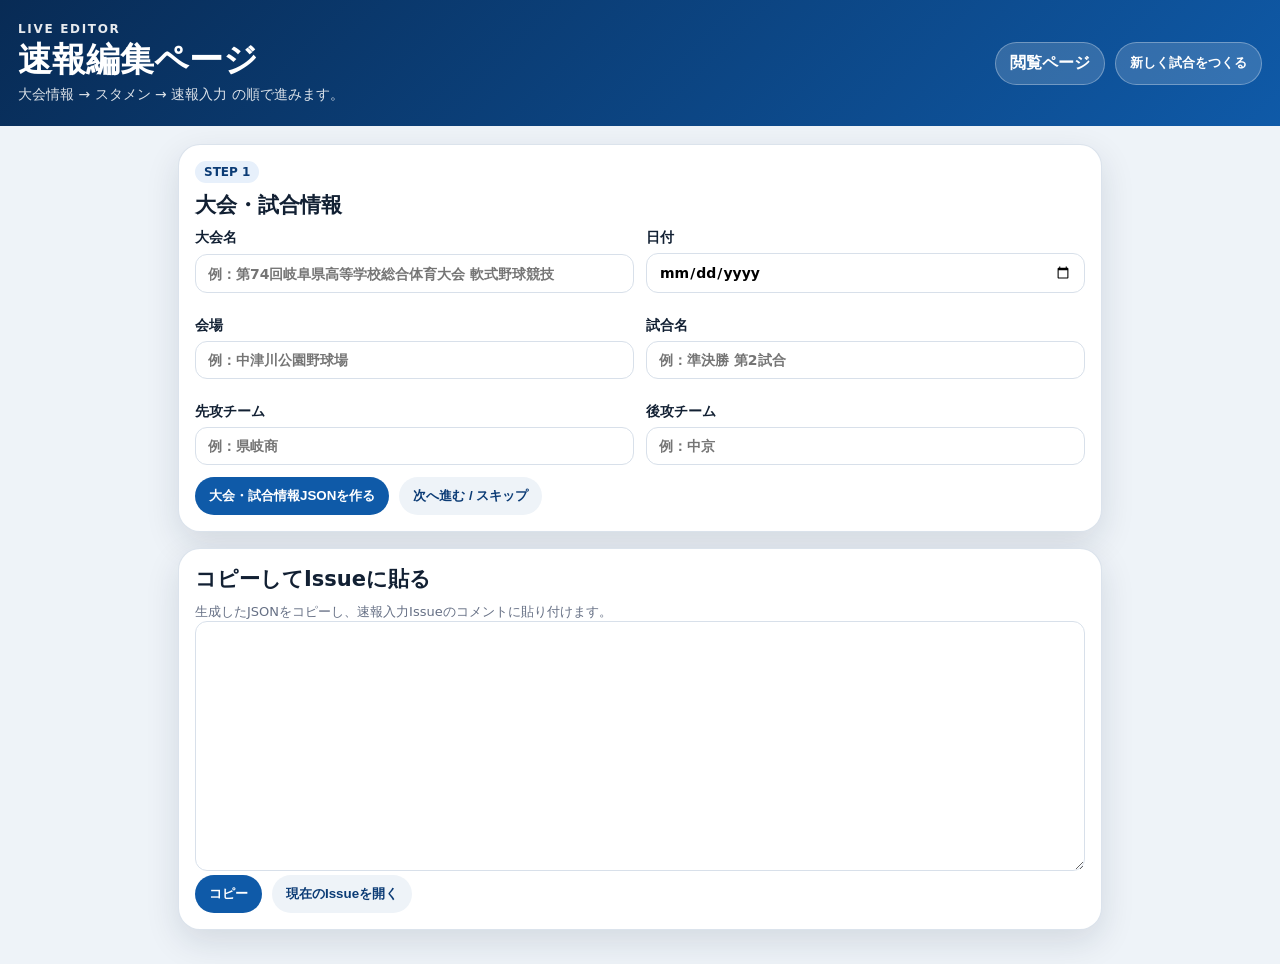
==== public/edit.html @ 5eb6b2b6 "Update edit.html" ====
<!doctype html>
<html lang="ja">
<head>
  <meta charset="utf-8">
  <meta name="viewport" content="width=device-width, initial-scale=1">
  <title>速報編集ページ</title>
  <link rel="stylesheet" href="./style.css">
</head>
<body>
  <header class="topbar">
    <div>
      <p class="eyebrow">LIVE EDITOR</p>
      <h1>速報編集ページ</h1>
      <p class="sub">大会情報 → スタメン → 速報入力 の順で進みます。</p>
    </div>

    <div class="buttonRow">
      <a class="editLink" href="./index.html">閲覧ページ</a>
      <button class="editLink" type="button" onclick="openNewGameIssue()">新しく試合をつくる</button>
    </div>
  </header>

  <main class="container">
    <section class="panel stepPanel" id="step1">
      <p class="stepLabel">STEP 1</p>
      <h2>大会・試合情報</h2>

      <div class="formGrid">
        <label>大会名
          <input id="matchTitle" placeholder="例：第74回岐阜県高等学校総合体育大会 軟式野球競技">
        </label>

        <label>日付
          <input id="matchDate" type="date">
        </label>

        <label>会場
          <input id="matchVenue" placeholder="例：中津川公園野球場">
        </label>

        <label>試合名
          <input id="matchRound" placeholder="例：準決勝 第2試合">
        </label>

        <label>先攻チーム
          <input id="awayTeam" placeholder="例：県岐商" oninput="syncTeamNames()">
        </label>

        <label>後攻チーム
          <input id="homeTeam" placeholder="例：中京" oninput="syncTeamNames()">
        </label>
      </div>

      <div class="buttonRow">
        <button class="button" onclick="makeMatchCommand()">大会・試合情報JSONを作る</button>
        <button class="button secondary" onclick="nextStep()">次へ進む / スキップ</button>
      </div>
    </section>

    <section class="panel stepPanel" id="step2" hidden>
      <p class="stepLabel">STEP 2</p>
      <h2>スタメン</h2>

      <label>チーム
        <select id="lineupTeam"></select>
      </label>

      <div id="lineupRows" class="lineupEditor"></div>

      <div id="pitcherRow" class="pitcherRow" hidden>
        <h3>P.</h3>

        <div class="lineupInputRow">
          <span>P.</span>
          <input id="pitcherName" placeholder="投手名">
          <select id="pitcherPosition" disabled>
            <option value="P">P</option>
          </select>
        </div>
      </div>

      <div class="buttonRow">
        <button class="button" onclick="makeLineupCommand()">スタメンJSONを作る</button>
        <button class="button secondary" onclick="nextStep()">次へ進む / スキップ</button>
      </div>
    </section>

    <section class="panel stepPanel" id="step3" hidden>
      <p class="stepLabel">STEP 3</p>
      <h2>速報入力</h2>

      <div class="formGrid">
        <label>回
          <select id="eventInning"></select>
        </label>

        <label>表/裏
          <select id="eventHalf" onchange="syncTeamNames(); syncEventFields();">
            <option value="top">表</option>
            <option value="bottom">裏</option>
          </select>
        </label>

        <label id="awayRunsBox"><span id="awayRunsLabel">先攻 得点</span>
          <select id="awayRuns"></select>
        </label>

        <label id="homeRunsBox"><span id="homeRunsLabel">後攻 得点</span>
          <select id="homeRuns"></select>
        </label>

        <label id="awayHitsBox"><span id="awayHitsLabel">先攻 安打</span>
          <select id="awayHits"></select>
        </label>

        <label id="homeHitsBox"><span id="homeHitsLabel">後攻 安打</span>
          <select id="homeHits"></select>
        </label>

        <label id="awayErrorsBox"><span id="awayErrorsLabel">先攻 失策</span>
          <select id="awayErrors"></select>
        </label>

        <label id="homeErrorsBox"><span id="homeErrorsLabel">後攻 失策</span>
          <select id="homeErrors"></select>
        </label>
      </div>

      <label class="checkLabel">
        <input id="finalCheck" type="checkbox">
        試合終了
      </label>

      <label>本文
        <textarea id="eventText" rows="5" placeholder="例：1死二塁から中前適時打。"></textarea>
      </label>

      <div class="buttonRow">
        <button class="button" onclick="makeEventCommand()">速報JSONを作る</button>
      </div>
    </section>

    <section class="panel">
      <h2>コピーしてIssueに貼る</h2>
      <p class="help">生成したJSONをコピーし、速報入力Issueのコメントに貼り付けます。</p>

      <textarea id="output" rows="12" readonly></textarea>

      <div class="buttonRow">
        <button class="button" onclick="copyOutput()">コピー</button>
        <button class="button secondary" onclick="openCurrentIssue()">現在のIssueを開く</button>
      </div>
    </section>
  </main>

  <script>
    const REPO_OWNER = "taisann1181";
    const REPO_NAME = "gifu-softbaseball-live2";

    let currentStep = 1;
    let currentIssueUrl = `https://github.com/${REPO_OWNER}/${REPO_NAME}/issues`;

    const positions = ["", "投", "捕", "一", "二", "三", "遊", "左", "中", "右", "D"];

    function el(id) {
      return document.getElementById(id);
    }

    function value(id) {
      return el(id).value;
    }

    function num(id) {
      return Number(value(id)) || 0;
    }

    function optionHtml(value, label = value) {
      return `<option value="${value}">${label}</option>`;
    }

    function fillNumberSelect(id, max) {
      el(id).innerHTML = Array.from({ length: max + 1 }, (_, i) => {
        return optionHtml(i, String(i));
      }).join("");
    }

    function fillInningSelect() {
      el("eventInning").innerHTML = Array.from({ length: 20 }, (_, i) => {
        const inning = i + 1;
        return optionHtml(inning, `${inning}回`);
      }).join("");
    }

    function fillLineupTeamSelect() {
      const away = value("awayTeam") || "先攻";
      const home = value("homeTeam") || "後攻";
      const current = value("lineupTeam") || "away";

      el("lineupTeam").innerHTML = `
        <option value="away">${away}</option>
        <option value="home">${home}</option>
      `;

      el("lineupTeam").value = current;
    }

    function positionSelectHtml(id) {
      return `
        <select id="${id}" onchange="checkDh()">
          ${positions.map((p) => optionHtml(p, p || "選択")).join("")}
        </select>
      `;
    }

    function buildLineupRows() {
      const rows = [];

      for (let i = 1; i <= 9; i++) {
        rows.push(`
          <div class="lineupInputRow">
            <span>${i}.</span>
            <input id="playerName${i}" placeholder="名前">
            ${positionSelectHtml(`playerPos${i}`)}
          </div>
        `);
      }

      el("lineupRows").innerHTML = rows.join("");
    }

    function checkDh() {
      const hasDh = Array.from({ length: 9 }, (_, i) => {
        return value(`playerPos${i + 1}`);
      }).some((pos) => pos === "D");

      el("pitcherRow").hidden = !hasDh;
    }

    function syncTeamNames() {
      const away = value("awayTeam") || "先攻";
      const home = value("homeTeam") || "後攻";

      fillLineupTeamSelect();

      el("awayRunsLabel").textContent = `${away} 得点`;
      el("homeRunsLabel").textContent = `${home} 得点`;
      el("awayHitsLabel").textContent = `${away} 安打`;
      el("homeHitsLabel").textContent = `${home} 安打`;
      el("awayErrorsLabel").textContent = `${away} 失策`;
      el("homeErrorsLabel").textContent = `${home} 失策`;

      syncEventFields();
    }

    function syncEventFields() {
      const half = value("eventHalf");

      const topVisible = ["awayRunsBox", "awayHitsBox", "homeErrorsBox"];
      const bottomVisible = ["homeRunsBox", "homeHitsBox", "awayErrorsBox"];

      if (half === "top") {
        topVisible.forEach((id) => el(id).hidden = false);
        bottomVisible.forEach((id) => el(id).hidden = true);
      } else {
        topVisible.forEach((id) => el(id).hidden = true);
        bottomVisible.forEach((id) => el(id).hidden = false);
      }
    }

    function nextStep() {
      el(`step${currentStep}`).hidden = true;
      currentStep = Math.min(3, currentStep + 1);
      el(`step${currentStep}`).hidden = false;

      syncTeamNames();
      syncEventFields();
    }

    function wrap(obj) {
      el("output").value =
        "```livejson\n" + JSON.stringify(obj, null, 2) + "\n```";
    }

    function makeMatchCommand() {
      syncTeamNames();

      wrap({
        type: "match",
        title: value("matchTitle"),
        date: value("matchDate"),
        venue: value("matchVenue"),
        round: value("matchRound"),
        awayTeam: value("awayTeam"),
        homeTeam: value("homeTeam")
      });
    }

    function makeLineupCommand() {
      const players = [];

      for (let i = 1; i <= 9; i++) {
        const name = value(`playerName${i}`).trim();
        const position = value(`playerPos${i}`);

        if (name || position) {
          players.push({
            order: String(i),
            name,
            position
          });
        }
      }

      if (!el("pitcherRow").hidden) {
        const pitcherName = value("pitcherName").trim();

        if (pitcherName) {
          players.push({
            order: "P",
            name: pitcherName,
            position: "P"
          });
        }
      }

      wrap({
        type: "lineup",
        team: value("lineupTeam"),
        players
      });
    }

    function makeEventCommand() {
      const half = value("eventHalf");

      const command = {
        type: "event",
        inning: num("eventInning"),
        half,
        awayRuns: 0,
        homeRuns: 0,
        awayHits: 0,
        homeHits: 0,
        awayErrors: 0,
        homeErrors: 0,
        final: el("finalCheck").checked,
        text: value("eventText")
      };

      if (half === "top") {
        command.awayRuns = num("awayRuns");
        command.awayHits = num("awayHits");
        command.homeErrors = num("homeErrors");
      }

      if (half === "bottom") {
        command.homeRuns = num("homeRuns");
        command.homeHits = num("homeHits");
        command.awayErrors = num("awayErrors");
      }

      wrap(command);
    }

    async function copyOutput() {
      const text = el("output").value;

      if (!text.trim()) {
        alert("先にJSONを作成してください。");
        return;
      }

      await navigator.clipboard.writeText(text);
      alert("コピーしました。Issueコメントに貼り付けてください。");
    }

    function openCurrentIssue() {
      window.open(currentIssueUrl, "_blank", "noreferrer");
    }

    function openNewGameIssue() {
      const title = encodeURIComponent("速報入力 新しい試合");
      const body = encodeURIComponent("edit.htmlで作成したJSONを、このIssueのコメントに貼り付けてください。");
      const url = `https://github.com/${REPO_OWNER}/${REPO_NAME}/issues/new?title=${title}&body=${body}`;

      window.open(url, "_blank", "noreferrer");
    }

    async function loadCurrentIssueUrl() {
      try {
        const res = await fetch("./data/current.json?ts=" + Date.now(), {
          cache: "no-store"
        });

        if (!res.ok) return;

        const data = await res.json();

        if (data.issue_url) {
          currentIssueUrl = data.issue_url + "#issuecomment-new";
        }
      } catch {
        // 読み込めなくても編集自体はできる
      }
    }

    function init() {
      fillInningSelect();

      [
        "awayRuns",
        "homeRuns",
        "awayHits",
        "homeHits",
        "awayErrors",
        "homeErrors"
      ].forEach((id) => {
        fillNumberSelect(id, 20);
      });

      buildLineupRows();
      syncTeamNames();
      syncEventFields();
      loadCurrentIssueUrl();
    }

    init();
  </script>
</body>
</html>
---- public/style.css ----
:root {
  --bg: #eef3f8;
  --card: #ffffff;
  --ink: #122033;
  --muted: #667085;
  --line: #d8e0ea;
  --primary: #0b3b75;
  --primary2: #0f5aa8;
  --green: #0b8a49;
  --shadow: 0 12px 34px rgba(15, 35, 60, 0.12);
}

* {
  box-sizing: border-box;
}

body {
  margin: 0;
  font-family: system-ui, -apple-system, BlinkMacSystemFont, "Segoe UI", sans-serif;
  background: var(--bg);
  color: var(--ink);
}

.topbar {
  display: flex;
  justify-content: space-between;
  gap: 16px;
  align-items: center;
  padding: 22px 18px;
  background: linear-gradient(135deg, #082b55, #0f5aa8);
  color: white;
}

.eyebrow {
  margin: 0 0 4px;
  font-size: 12px;
  letter-spacing: 0.14em;
  font-weight: 800;
  opacity: 0.9;
}

h1 {
  margin: 0;
  font-size: clamp(22px, 5vw, 34px);
  line-height: 1.15;
}

.sub {
  margin: 7px 0 0;
  color: rgba(255, 255, 255, 0.86);
  font-size: 14px;
}

.editLink,
.button {
  display: inline-flex;
  align-items: center;
  justify-content: center;
  border: 0;
  border-radius: 999px;
  padding: 10px 14px;
  background: var(--primary2);
  color: white;
  text-decoration: none;
  font-weight: 800;
  cursor: pointer;
}

.editLink {
  background: rgba(255, 255, 255, 0.16);
  border: 1px solid rgba(255, 255, 255, 0.3);
}

.button.secondary {
  background: #eef3f8;
  color: var(--primary);
}

.container {
  max-width: 960px;
  margin: 0 auto;
  padding: 18px;
}

.scoreCard,
.panel {
  background: var(--card);
  border-radius: 22px;
  box-shadow: var(--shadow);
  overflow: hidden;
  border: 1px solid rgba(216, 224, 234, 0.9);
  margin-bottom: 16px;
}

.panel {
  padding: 16px;
}

.scoreMeta {
  display: flex;
  justify-content: space-between;
  gap: 10px;
  padding: 13px 16px;
  background: #f7f9fc;
  border-bottom: 1px solid var(--line);
  font-size: 13px;
  color: var(--muted);
}

.lineScoreWrap {
  overflow-x: auto;
}

.lineScore {
  width: 100%;
  border-collapse: collapse;
  min-width: 620px;
}

.lineScore th,
.lineScore td {
  border-bottom: 1px solid var(--line);
  border-right: 1px solid var(--line);
  text-align: center;
  padding: 10px 8px;
  font-weight: 800;
}

.lineScore th {
  background: #f7f9fc;
  color: var(--muted);
  font-size: 13px;
}

.lineScore .teamCell {
  text-align: left;
  min-width: 110px;
  color: var(--ink);
}

.lineScore .total {
  color: var(--primary);
  font-size: 20px;
}

.panelHead h2,
.feedHeader h2,
.panel h2 {
  margin: 0 0 10px;
  font-size: 21px;
}

.feedHeader {
  margin: 24px 2px 10px;
}

.feedHeader p,
.help {
  margin: 6px 0 0;
  font-size: 13px;
  color: var(--muted);
}

.lineupGrid {
  display: grid;
  grid-template-columns: 1fr 1fr;
  gap: 18px;
}

.lineupGrid h3 {
  margin: 0 0 8px;
  color: var(--primary);
}

.lineupList {
  margin: 0;
  padding-left: 24px;
  line-height: 1.8;
}

.muted {
  color: var(--muted);
}

.feed {
  display: grid;
  gap: 12px;
}

.event {
  position: relative;
  display: grid;
  grid-template-columns: 86px 1fr;
  gap: 12px;
  background: var(--card);
  border: 1px solid rgba(216, 224, 234, 0.95);
  border-radius: 18px;
  box-shadow: 0 8px 22px rgba(15, 35, 60, 0.07);
  overflow: hidden;
}

.event::before {
  content: "";
  position: absolute;
  left: 86px;
  top: 0;
  bottom: 0;
  width: 1px;
  background: var(--line);
}

.eventTime {
  padding: 14px 10px;
  text-align: center;
  background: #f7f9fc;
}

.inning {
  font-size: 15px;
  font-weight: 1000;
  color: var(--primary);
}

.clock {
  margin-top: 4px;
  color: var(--muted);
  font-size: 12px;
}

.eventBody {
  padding: 13px 14px 14px 2px;
}

.eventText {
  white-space: pre-wrap;
  line-height: 1.65;
  font-size: 15px;
}

.eventLink {
  display: inline-block;
  margin-top: 10px;
  color: var(--primary2);
  font-size: 13px;
  text-decoration: none;
  font-weight: 800;
}

.empty {
  background: var(--card);
  border: 1px dashed var(--line);
  border-radius: 16px;
  padding: 22px;
  color: var(--muted);
  text-align: center;
}

.footer {
  max-width: 960px;
  margin: 24px auto 40px;
  padding: 0 18px;
  font-size: 12px;
  color: var(--muted);
}

.formGrid {
  display: grid;
  grid-template-columns: 1fr 1fr;
  gap: 12px;
}

label {
  display: grid;
  gap: 6px;
  margin-bottom: 12px;
  font-weight: 800;
  font-size: 14px;
}

input,
select,
textarea {
  width: 100%;
  border: 1px solid var(--line);
  border-radius: 12px;
  padding: 10px 12px;
  font: inherit;
  background: white;
}

textarea {
  resize: vertical;
}

.buttonRow {
  display: flex;
  gap: 10px;
  flex-wrap: wrap;
}

@media (max-width: 640px) {
  .topbar {
    align-items: flex-start;
  }

  .formGrid,
  .lineupGrid {
    grid-template-columns: 1fr;
  }

  .event {
    grid-template-columns: 74px 1fr;
  }

  .event::before {
    left: 74px;
  }
}

.stepLabel {
  display: inline-flex;
  margin: 0 0 8px;
  padding: 4px 9px;
  border-radius: 999px;
  background: #e7f0fb;
  color: var(--primary);
  font-size: 12px;
  font-weight: 900;
}

.lineupEditor {
  display: grid;
  gap: 8px;
  margin: 12px 0;
}

.lineupInputRow {
  display: grid;
  grid-template-columns: 42px 1fr 90px;
  gap: 8px;
  align-items: center;
}

.lineupInputRow span {
  font-weight: 900;
  color: var(--primary);
}

.pitcherRow {
  margin-top: 14px;
  padding-top: 14px;
  border-top: 1px solid var(--line);
}

.pitcherRow h3 {
  margin: 0 0 8px;
}

.checkLabel {
  display: inline-flex;
  grid-template-columns: auto 1fr;
  align-items: center;
  gap: 8px;
  margin: 12px 0;
}

.checkLabel input {
  width: auto;
}

.attackTeam {
  margin-top: 3px;
  font-size: 12px;
  color: var(--muted);
  font-weight: 800;
}

.pos {
  color: var(--muted);
  font-size: 13px;
}

.stepPanel[hidden] {
  display: none;
}

.lineupList {
  list-style: none;
  padding-left: 0;
}

.batOrder {
  display: inline-block;
  min-width: 1.8em;
  font-weight: 900;
  color: var(--primary);
}
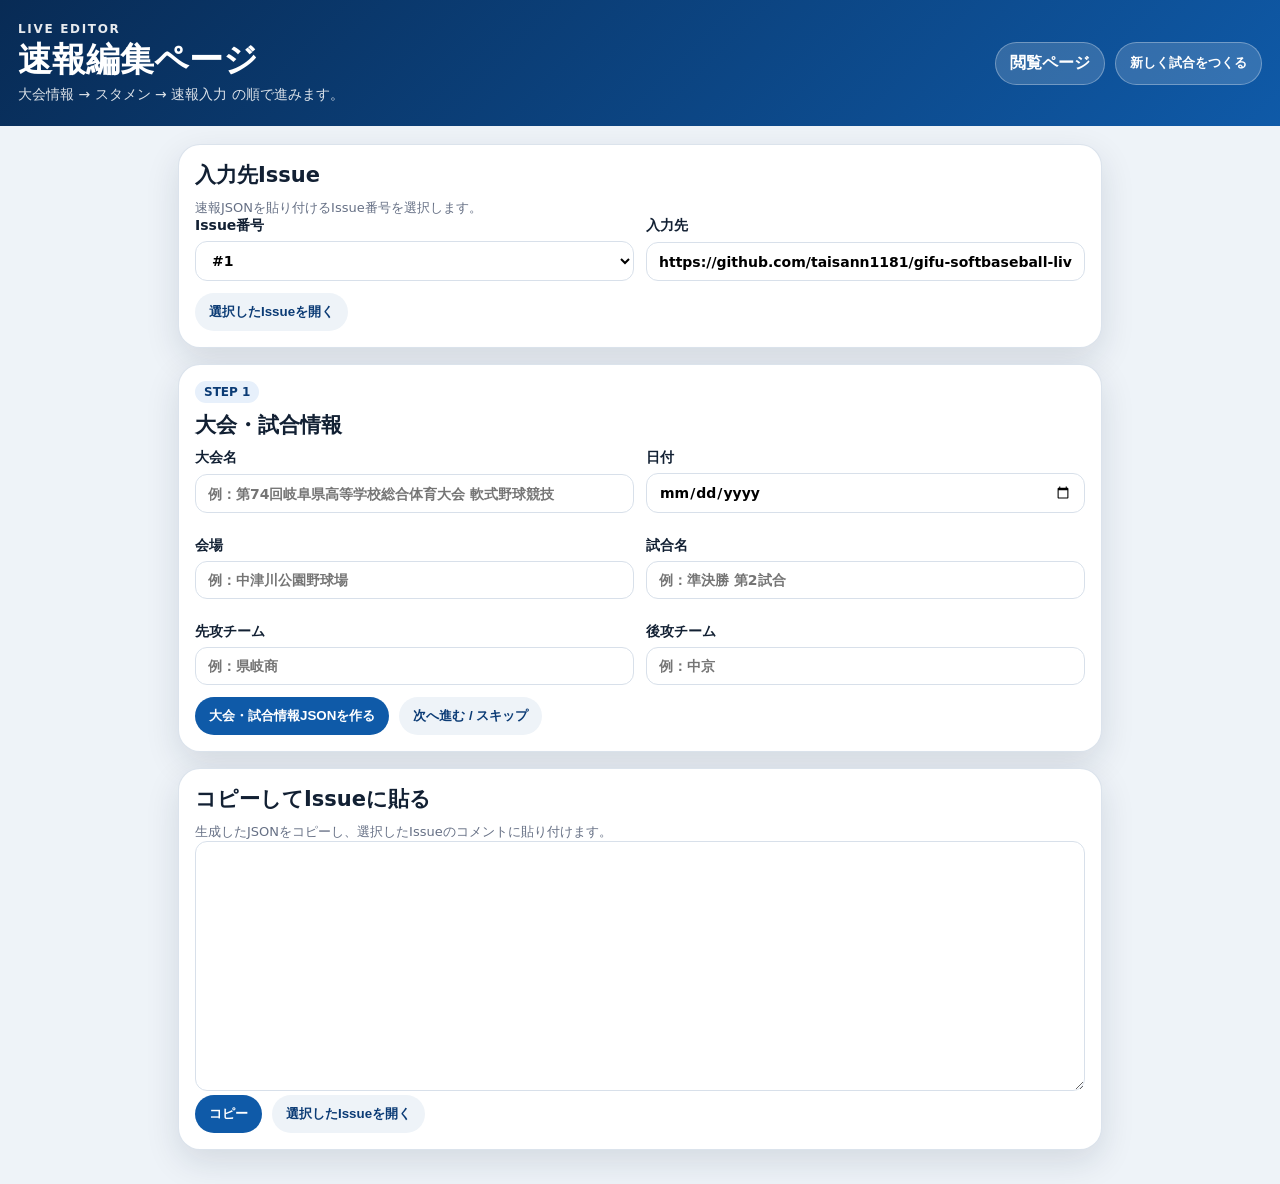
==== commit febeaebf: "Update edit.html" ====
--- a/public/edit.html
+++ b/public/edit.html
@@ -21,6 +21,25 @@
   </header>
 
   <main class="container">
+    <section class="panel">
+      <h2>入力先Issue</h2>
+      <p class="help">速報JSONを貼り付けるIssue番号を選択します。</p>
+
+      <div class="formGrid">
+        <label>Issue番号
+          <select id="issueNumber" onchange="syncIssueUrl()"></select>
+        </label>
+
+        <label>入力先
+          <input id="issueUrlPreview" readonly>
+        </label>
+      </div>
+
+      <div class="buttonRow">
+        <button class="button secondary" type="button" onclick="openCurrentIssue()">選択したIssueを開く</button>
+      </div>
+    </section>
+
     <section class="panel stepPanel" id="step1">
       <p class="stepLabel">STEP 1</p>
       <h2>大会・試合情報</h2>
@@ -52,8 +71,8 @@
       </div>
 
       <div class="buttonRow">
-        <button class="button" onclick="makeMatchCommand()">大会・試合情報JSONを作る</button>
-        <button class="button secondary" onclick="nextStep()">次へ進む / スキップ</button>
+        <button class="button" type="button" onclick="makeMatchCommand()">大会・試合情報JSONを作る</button>
+        <button class="button secondary" type="button" onclick="nextStep()">次へ進む / スキップ</button>
       </div>
     </section>
 
@@ -80,8 +99,8 @@
       </div>
 
       <div class="buttonRow">
-        <button class="button" onclick="makeLineupCommand()">スタメンJSONを作る</button>
-        <button class="button secondary" onclick="nextStep()">次へ進む / スキップ</button>
+        <button class="button" type="button" onclick="makeLineupCommand()">スタメンJSONを作る</button>
+        <button class="button secondary" type="button" onclick="nextStep()">次へ進む / スキップ</button>
       </div>
     </section>
 
@@ -136,19 +155,19 @@
       </label>
 
       <div class="buttonRow">
-        <button class="button" onclick="makeEventCommand()">速報JSONを作る</button>
+        <button class="button" type="button" onclick="makeEventCommand()">速報JSONを作る</button>
       </div>
     </section>
 
     <section class="panel">
       <h2>コピーしてIssueに貼る</h2>
-      <p class="help">生成したJSONをコピーし、速報入力Issueのコメントに貼り付けます。</p>
+      <p class="help">生成したJSONをコピーし、選択したIssueのコメントに貼り付けます。</p>
 
       <textarea id="output" rows="12" readonly></textarea>
 
       <div class="buttonRow">
-        <button class="button" onclick="copyOutput()">コピー</button>
-        <button class="button secondary" onclick="openCurrentIssue()">現在のIssueを開く</button>
+        <button class="button" type="button" onclick="copyOutput()">コピー</button>
+        <button class="button secondary" type="button" onclick="openCurrentIssue()">選択したIssueを開く</button>
       </div>
     </section>
   </main>
@@ -158,7 +177,8 @@
     const REPO_NAME = "gifu-softbaseball-live2";
 
     let currentStep = 1;
-    let currentIssueUrl = `https://github.com/${REPO_OWNER}/${REPO_NAME}/issues`;
+    let currentIssueNumber = 1;
+    let currentIssueUrl = `https://github.com/${REPO_OWNER}/${REPO_NAME}/issues/1#issuecomment-new`;
 
     const positions = ["", "投", "捕", "一", "二", "三", "遊", "左", "中", "右", "D"];
 
@@ -176,6 +196,28 @@
 
     function optionHtml(value, label = value) {
       return `<option value="${value}">${label}</option>`;
+    }
+
+    function fillIssueSelect(defaultNumber = 1) {
+      const select = el("issueNumber");
+
+      select.innerHTML = Array.from({ length: 100 }, (_, i) => {
+        const n = i + 1;
+        return optionHtml(n, `#${n}`);
+      }).join("");
+
+      select.value = String(defaultNumber);
+      currentIssueNumber = Number(select.value) || 1;
+      syncIssueUrl();
+    }
+
+    function syncIssueUrl() {
+      currentIssueNumber = Number(value("issueNumber")) || 1;
+      currentIssueUrl = `https://github.com/${REPO_OWNER}/${REPO_NAME}/issues/${currentIssueNumber}#issuecomment-new`;
+
+      if (el("issueUrlPreview")) {
+        el("issueUrlPreview").value = currentIssueUrl;
+      }
     }
 
     function fillNumberSelect(id, max) {
@@ -201,7 +243,11 @@
         <option value="home">${home}</option>
       `;
 
-      el("lineupTeam").value = current;
+      if (current === "home") {
+        el("lineupTeam").value = "home";
+      } else {
+        el("lineupTeam").value = "away";
+      }
     }
 
     function positionSelectHtml(id) {
@@ -255,15 +301,34 @@
     function syncEventFields() {
       const half = value("eventHalf");
 
-      const topVisible = ["awayRunsBox", "awayHitsBox", "homeErrorsBox"];
-      const bottomVisible = ["homeRunsBox", "homeHitsBox", "awayErrorsBox"];
+      const topOnly = [
+        "awayRunsBox",
+        "awayHitsBox",
+        "homeErrorsBox"
+      ];
+
+      const bottomOnly = [
+        "homeRunsBox",
+        "homeHitsBox",
+        "awayErrorsBox"
+      ];
 
       if (half === "top") {
-        topVisible.forEach((id) => el(id).hidden = false);
-        bottomVisible.forEach((id) => el(id).hidden = true);
+        topOnly.forEach((id) => {
+          el(id).hidden = false;
+        });
+
+        bottomOnly.forEach((id) => {
+          el(id).hidden = true;
+        });
       } else {
-        topVisible.forEach((id) => el(id).hidden = true);
-        bottomVisible.forEach((id) => el(id).hidden = false);
+        topOnly.forEach((id) => {
+          el(id).hidden = true;
+        });
+
+        bottomOnly.forEach((id) => {
+          el(id).hidden = false;
+        });
       }
     }
 
@@ -371,10 +436,11 @@
       }
 
       await navigator.clipboard.writeText(text);
-      alert("コピーしました。Issueコメントに貼り付けてください。");
+      alert(`コピーしました。Issue #${currentIssueNumber} のコメントに貼り付けてください。`);
     }
 
     function openCurrentIssue() {
+      syncIssueUrl();
       window.open(currentIssueUrl, "_blank", "noreferrer");
     }
 
@@ -386,25 +452,29 @@
       window.open(url, "_blank", "noreferrer");
     }
 
-    async function loadCurrentIssueUrl() {
+    async function loadCurrentIssueNumber() {
       try {
         const res = await fetch("./data/current.json?ts=" + Date.now(), {
           cache: "no-store"
         });
 
-        if (!res.ok) return;
+        if (!res.ok) {
+          fillIssueSelect(1);
+          return;
+        }
 
         const data = await res.json();
-
-        if (data.issue_url) {
-          currentIssueUrl = data.issue_url + "#issuecomment-new";
-        }
+        const issueNumber = Number(data.issue_number || 1);
+
+        fillIssueSelect(issueNumber);
       } catch {
-        // 読み込めなくても編集自体はできる
+        fillIssueSelect(1);
       }
     }
 
     function init() {
+      loadCurrentIssueNumber();
+
       fillInningSelect();
 
       [
@@ -421,10 +491,9 @@
       buildLineupRows();
       syncTeamNames();
       syncEventFields();
-      loadCurrentIssueUrl();
     }
 
     init();
   </script>
 </body>
-</html>
+  </html>
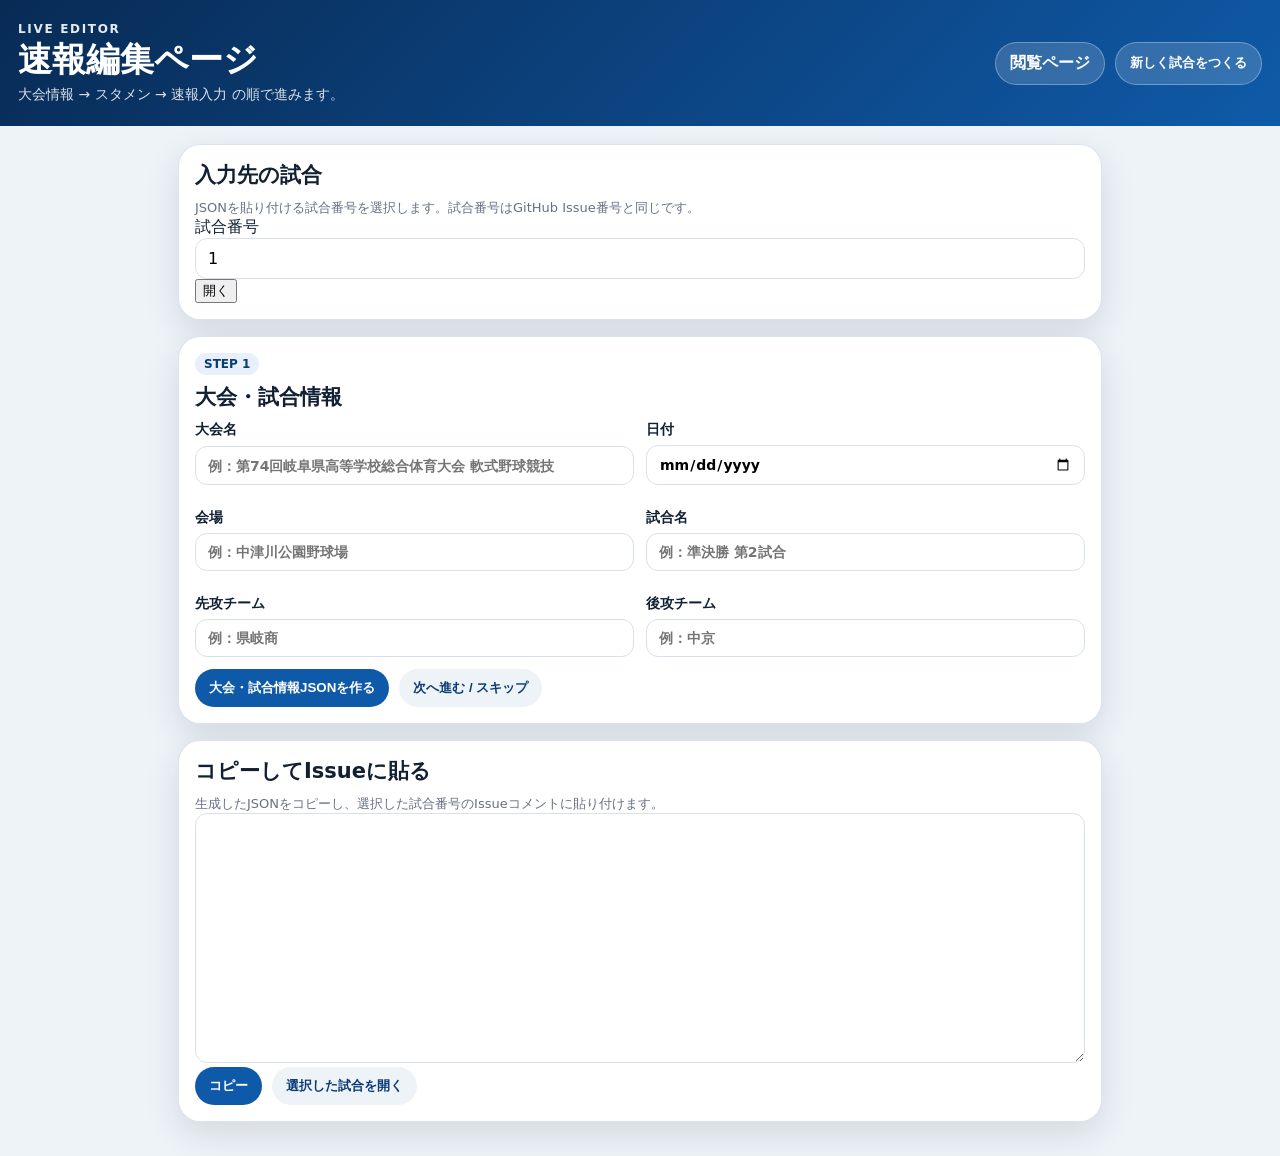
==== commit 73d5b0d7: "Update edit.html" ====
--- a/public/edit.html
+++ b/public/edit.html
@@ -22,21 +22,13 @@
 
   <main class="container">
     <section class="panel">
-      <h2>入力先Issue</h2>
-      <p class="help">速報JSONを貼り付けるIssue番号を選択します。</p>
-
-      <div class="formGrid">
-        <label>Issue番号
-          <select id="issueNumber" onchange="syncIssueUrl()"></select>
-        </label>
-
-        <label>入力先
-          <input id="issueUrlPreview" readonly>
-        </label>
-      </div>
-
-      <div class="buttonRow">
-        <button class="button secondary" type="button" onclick="openCurrentIssue()">選択したIssueを開く</button>
+      <h2>入力先の試合</h2>
+      <p class="help">JSONを貼り付ける試合番号を選択します。試合番号はGitHub Issue番号と同じです。</p>
+
+      <div class="gameMiniSelector">
+        <span>試合番号</span>
+        <input id="issueNumber" type="number" min="1" inputmode="numeric" placeholder="1">
+        <button type="button" onclick="openCurrentIssue()">開く</button>
       </div>
     </section>
 
@@ -161,13 +153,13 @@
 
     <section class="panel">
       <h2>コピーしてIssueに貼る</h2>
-      <p class="help">生成したJSONをコピーし、選択したIssueのコメントに貼り付けます。</p>
+      <p class="help">生成したJSONをコピーし、選択した試合番号のIssueコメントに貼り付けます。</p>
 
       <textarea id="output" rows="12" readonly></textarea>
 
       <div class="buttonRow">
         <button class="button" type="button" onclick="copyOutput()">コピー</button>
-        <button class="button secondary" type="button" onclick="openCurrentIssue()">選択したIssueを開く</button>
+        <button class="button secondary" type="button" onclick="openCurrentIssue()">選択した試合を開く</button>
       </div>
     </section>
   </main>
@@ -175,9 +167,10 @@
   <script>
     const REPO_OWNER = "taisann1181";
     const REPO_NAME = "gifu-softbaseball-live2";
+    const EDIT_STORAGE_KEY = "gifu_softbaseball_editor_game_number";
 
     let currentStep = 1;
-    let currentIssueNumber = 1;
+    let currentGameNumber = 1;
     let currentIssueUrl = `https://github.com/${REPO_OWNER}/${REPO_NAME}/issues/1#issuecomment-new`;
 
     const positions = ["", "投", "捕", "一", "二", "三", "遊", "左", "中", "右", "D"];
@@ -198,26 +191,10 @@
       return `<option value="${value}">${label}</option>`;
     }
 
-    function fillIssueSelect(defaultNumber = 1) {
-      const select = el("issueNumber");
-
-      select.innerHTML = Array.from({ length: 100 }, (_, i) => {
-        const n = i + 1;
-        return optionHtml(n, `#${n}`);
-      }).join("");
-
-      select.value = String(defaultNumber);
-      currentIssueNumber = Number(select.value) || 1;
-      syncIssueUrl();
-    }
-
     function syncIssueUrl() {
-      currentIssueNumber = Number(value("issueNumber")) || 1;
-      currentIssueUrl = `https://github.com/${REPO_OWNER}/${REPO_NAME}/issues/${currentIssueNumber}#issuecomment-new`;
-
-      if (el("issueUrlPreview")) {
-        el("issueUrlPreview").value = currentIssueUrl;
-      }
+      currentGameNumber = Number(value("issueNumber")) || 1;
+      currentIssueUrl = `https://github.com/${REPO_OWNER}/${REPO_NAME}/issues/${currentGameNumber}#issuecomment-new`;
+      localStorage.setItem(EDIT_STORAGE_KEY, String(currentGameNumber));
     }
 
     function fillNumberSelect(id, max) {
@@ -243,11 +220,7 @@
         <option value="home">${home}</option>
       `;
 
-      if (current === "home") {
-        el("lineupTeam").value = "home";
-      } else {
-        el("lineupTeam").value = "away";
-      }
+      el("lineupTeam").value = current === "home" ? "home" : "away";
     }
 
     function positionSelectHtml(id) {
@@ -436,7 +409,7 @@
       }
 
       await navigator.clipboard.writeText(text);
-      alert(`コピーしました。Issue #${currentIssueNumber} のコメントに貼り付けてください。`);
+      alert(`コピーしました。試合 #${currentGameNumber} のIssueコメントに貼り付けてください。`);
     }
 
     function openCurrentIssue() {
@@ -452,28 +425,56 @@
       window.open(url, "_blank", "noreferrer");
     }
 
-    async function loadCurrentIssueNumber() {
+    async function loadDefaultGameNumber() {
+      const saved = Number(localStorage.getItem(EDIT_STORAGE_KEY) || 0);
+
+      if (Number.isFinite(saved) && saved > 0) {
+        el("issueNumber").value = String(saved);
+        syncIssueUrl();
+        return;
+      }
+
       try {
         const res = await fetch("./data/current.json?ts=" + Date.now(), {
           cache: "no-store"
         });
 
         if (!res.ok) {
-          fillIssueSelect(1);
+          el("issueNumber").value = "1";
+          syncIssueUrl();
           return;
         }
 
         const data = await res.json();
-        const issueNumber = Number(data.issue_number || 1);
-
-        fillIssueSelect(issueNumber);
+        const gameNumber = Number(data.issue_number || 1);
+
+        el("issueNumber").value = String(gameNumber);
+        syncIssueUrl();
       } catch {
-        fillIssueSelect(1);
-      }
+        el("issueNumber").value = "1";
+        syncIssueUrl();
+      }
+    }
+
+    function setupIssueNumberInput() {
+      const input = el("issueNumber");
+
+      input.addEventListener("change", () => {
+        syncIssueUrl();
+      });
+
+      input.addEventListener("keydown", (event) => {
+        if (event.key === "Enter") {
+          event.preventDefault();
+          syncIssueUrl();
+          input.blur();
+        }
+      });
     }
 
     function init() {
-      loadCurrentIssueNumber();
+      setupIssueNumberInput();
+      loadDefaultGameNumber();
 
       fillInningSelect();
 
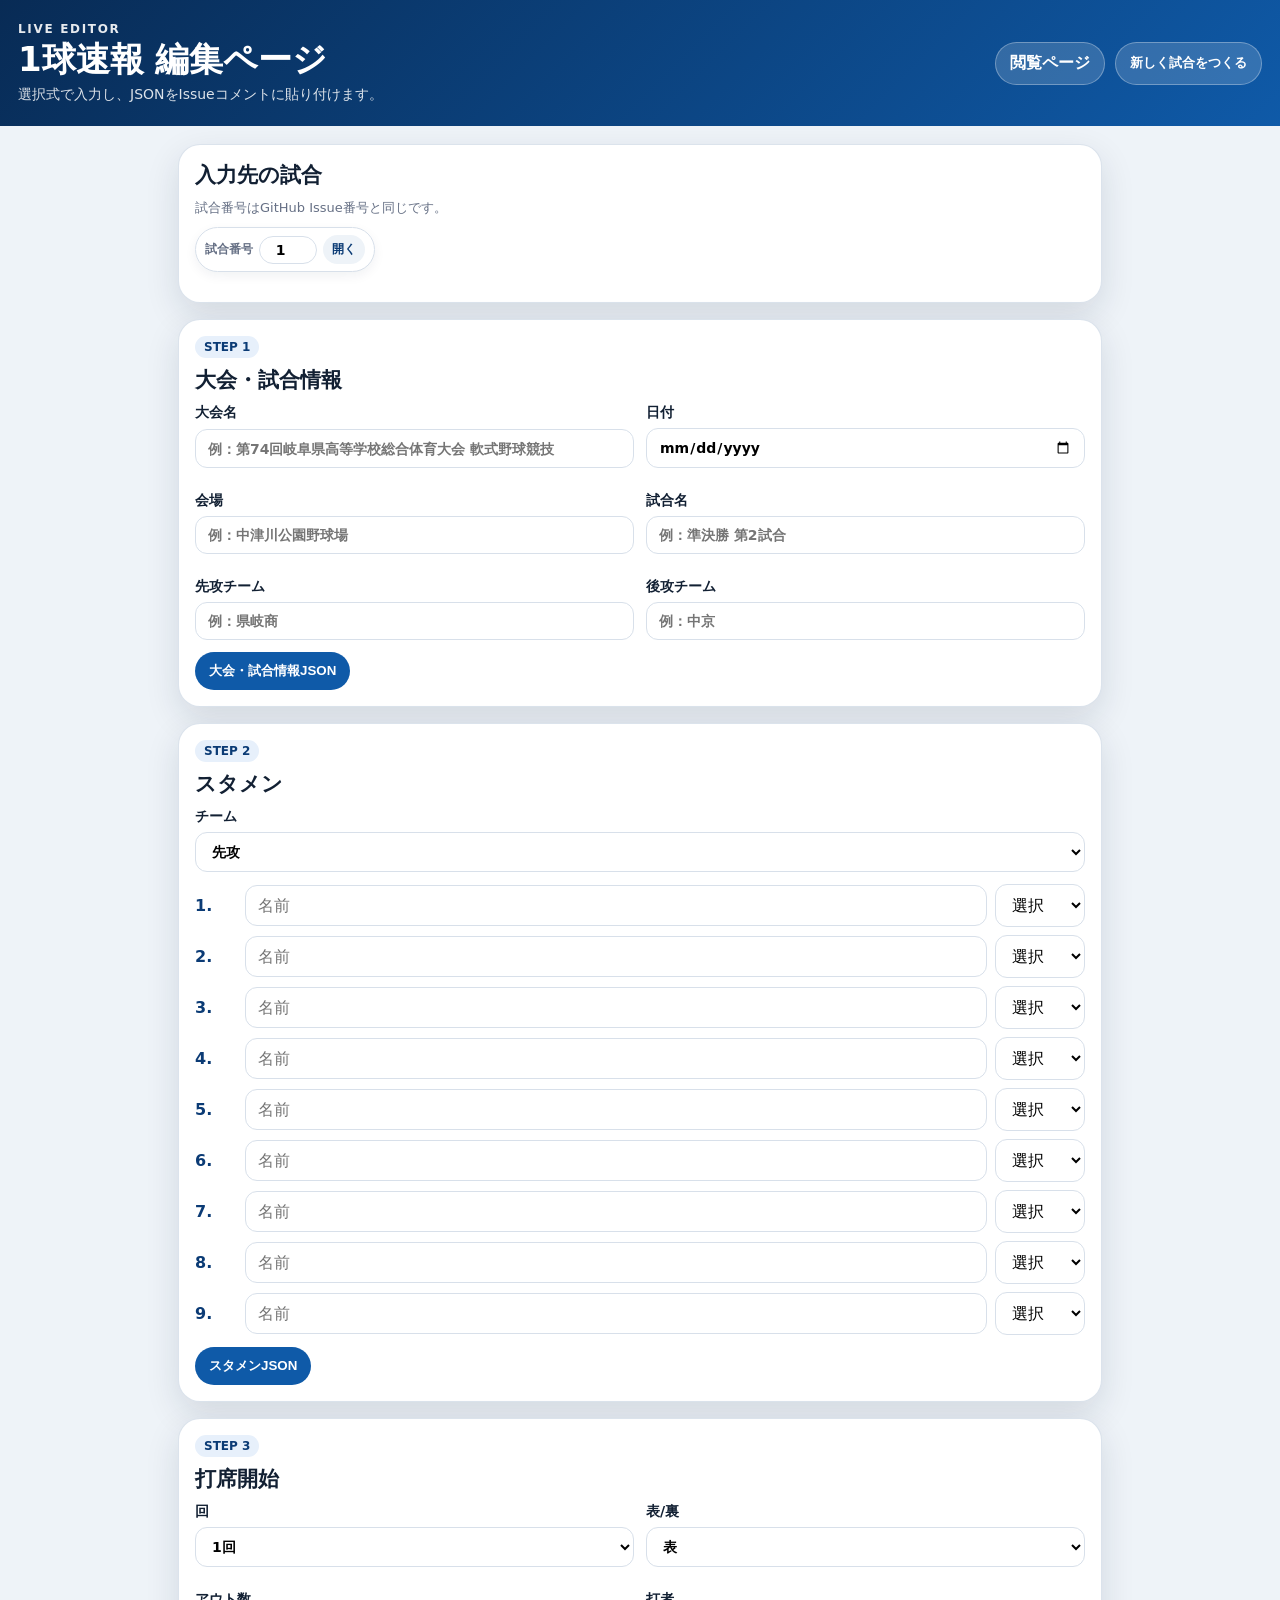
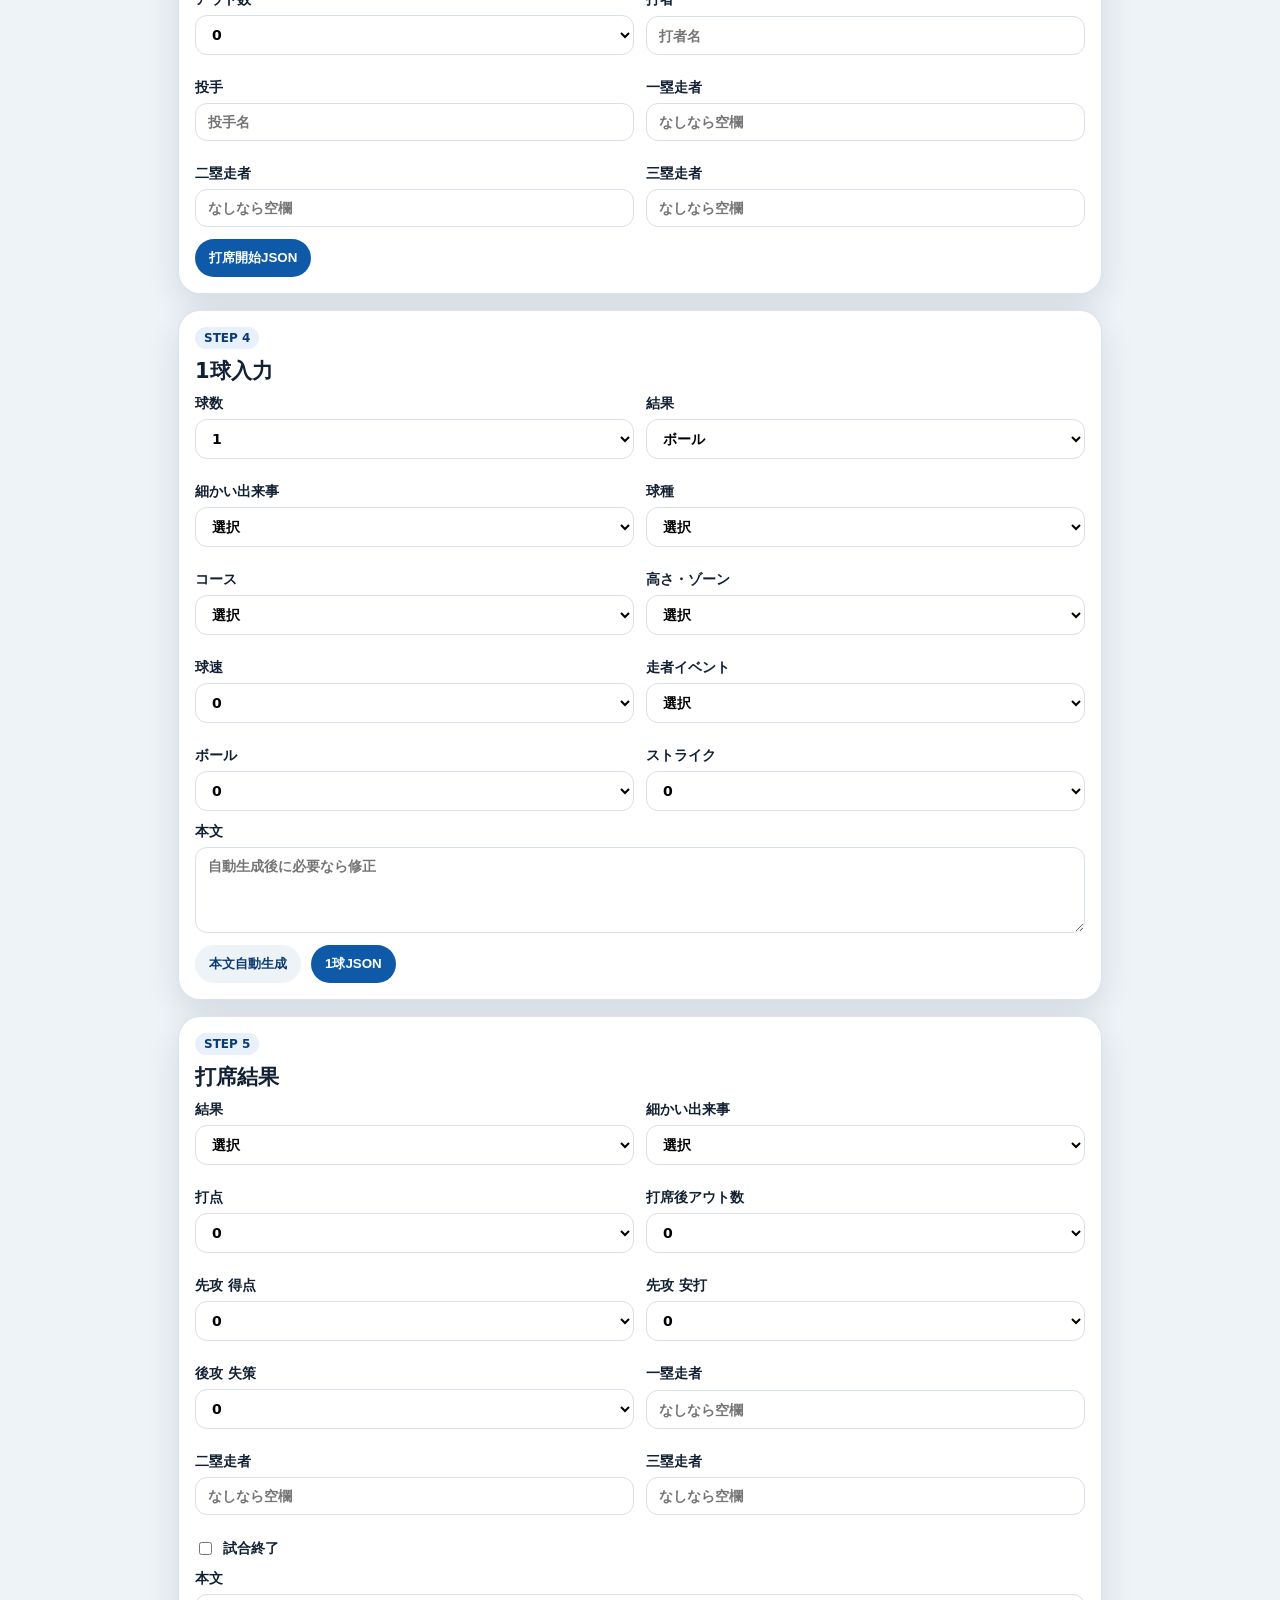
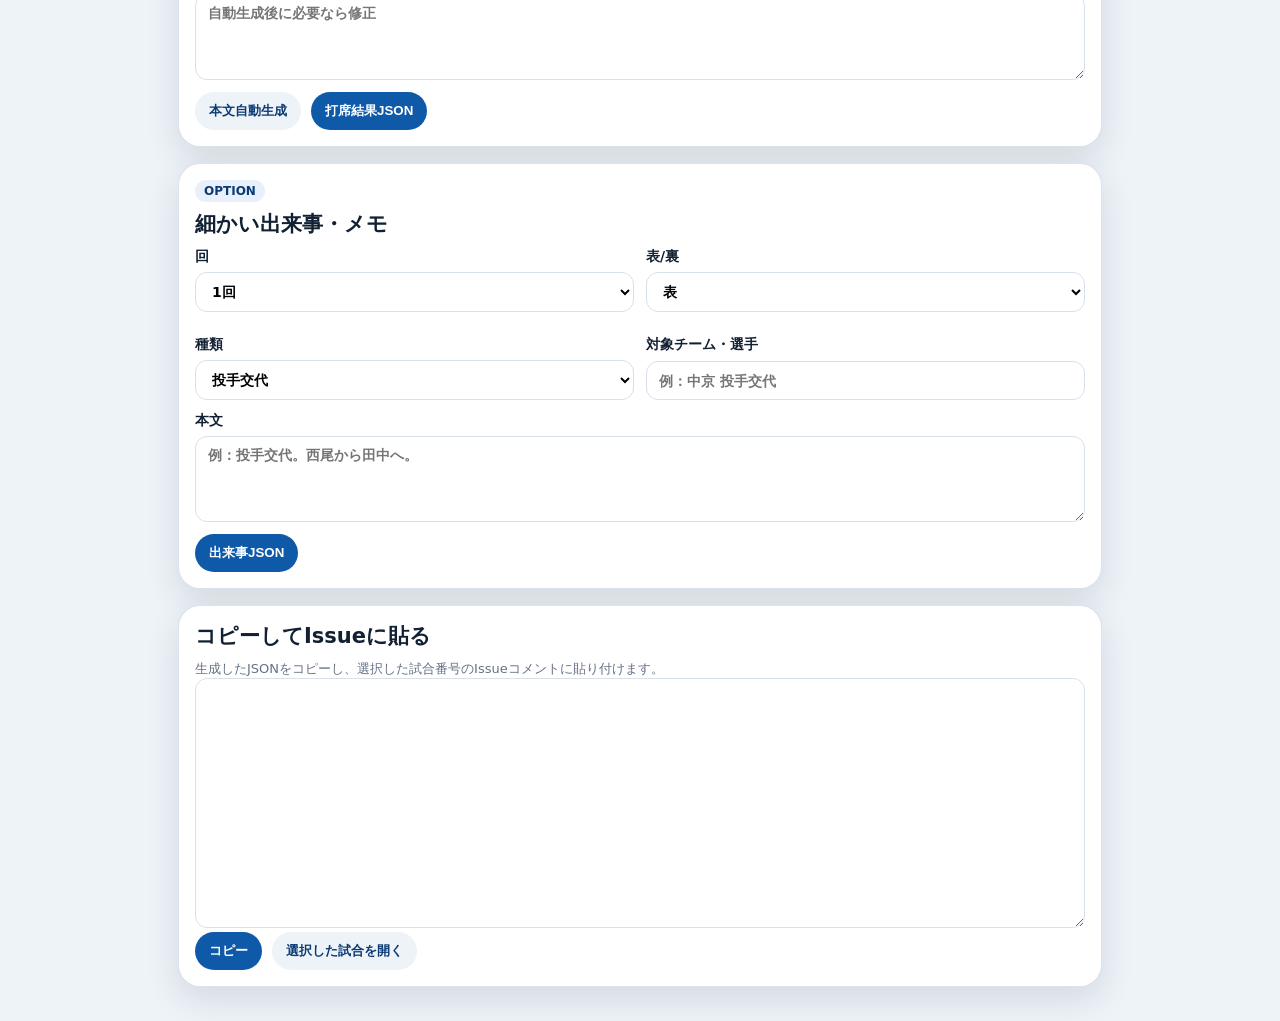
==== commit 91e4f1b4: "Update edit.html" ====
--- a/public/edit.html
+++ b/public/edit.html
@@ -3,15 +3,15 @@
 <head>
   <meta charset="utf-8">
   <meta name="viewport" content="width=device-width, initial-scale=1">
-  <title>速報編集ページ</title>
+  <title>1球速報 編集ページ</title>
   <link rel="stylesheet" href="./style.css">
 </head>
 <body>
   <header class="topbar">
     <div>
       <p class="eyebrow">LIVE EDITOR</p>
-      <h1>速報編集ページ</h1>
-      <p class="sub">大会情報 → スタメン → 速報入力 の順で進みます。</p>
+      <h1>1球速報 編集ページ</h1>
+      <p class="sub">選択式で入力し、JSONをIssueコメントに貼り付けます。</p>
     </div>
 
     <div class="buttonRow">
@@ -20,10 +20,10 @@
     </div>
   </header>
 
-  <main class="container">
+  <main class="container editorContainer">
     <section class="panel">
       <h2>入力先の試合</h2>
-      <p class="help">JSONを貼り付ける試合番号を選択します。試合番号はGitHub Issue番号と同じです。</p>
+      <p class="help">試合番号はGitHub Issue番号と同じです。</p>
 
       <div class="gameMiniSelector">
         <span>試合番号</span>
@@ -32,48 +32,45 @@
       </div>
     </section>
 
-    <section class="panel stepPanel" id="step1">
+    <section class="panel">
       <p class="stepLabel">STEP 1</p>
       <h2>大会・試合情報</h2>
 
       <div class="formGrid">
         <label>大会名
-          <input id="matchTitle" placeholder="例：第74回岐阜県高等学校総合体育大会 軟式野球競技">
+          <input id="matchTitle" data-save placeholder="例：第74回岐阜県高等学校総合体育大会 軟式野球競技">
         </label>
 
         <label>日付
-          <input id="matchDate" type="date">
+          <input id="matchDate" data-save type="date">
         </label>
 
         <label>会場
-          <input id="matchVenue" placeholder="例：中津川公園野球場">
+          <input id="matchVenue" data-save placeholder="例：中津川公園野球場">
         </label>
 
         <label>試合名
-          <input id="matchRound" placeholder="例：準決勝 第2試合">
+          <input id="matchRound" data-save placeholder="例：準決勝 第2試合">
         </label>
 
         <label>先攻チーム
-          <input id="awayTeam" placeholder="例：県岐商" oninput="syncTeamNames()">
+          <input id="awayTeam" data-save placeholder="例：県岐商" oninput="syncTeamNames()">
         </label>
 
         <label>後攻チーム
-          <input id="homeTeam" placeholder="例：中京" oninput="syncTeamNames()">
-        </label>
-      </div>
-
-      <div class="buttonRow">
-        <button class="button" type="button" onclick="makeMatchCommand()">大会・試合情報JSONを作る</button>
-        <button class="button secondary" type="button" onclick="nextStep()">次へ進む / スキップ</button>
-      </div>
+          <input id="homeTeam" data-save placeholder="例：中京" oninput="syncTeamNames()">
+        </label>
+      </div>
+
+      <button class="button" type="button" onclick="makeMatchCommand()">大会・試合情報JSON</button>
     </section>
 
-    <section class="panel stepPanel" id="step2" hidden>
+    <section class="panel">
       <p class="stepLabel">STEP 2</p>
       <h2>スタメン</h2>
 
       <label>チーム
-        <select id="lineupTeam"></select>
+        <select id="lineupTeam" data-save></select>
       </label>
 
       <div id="lineupRows" class="lineupEditor"></div>
@@ -83,75 +80,210 @@
 
         <div class="lineupInputRow">
           <span>P.</span>
-          <input id="pitcherName" placeholder="投手名">
+          <input id="pitcherName" data-save placeholder="投手名">
           <select id="pitcherPosition" disabled>
             <option value="P">P</option>
           </select>
         </div>
       </div>
 
-      <div class="buttonRow">
-        <button class="button" type="button" onclick="makeLineupCommand()">スタメンJSONを作る</button>
-        <button class="button secondary" type="button" onclick="nextStep()">次へ進む / スキップ</button>
-      </div>
+      <button class="button" type="button" onclick="makeLineupCommand()">スタメンJSON</button>
     </section>
 
-    <section class="panel stepPanel" id="step3" hidden>
+    <section class="panel">
       <p class="stepLabel">STEP 3</p>
-      <h2>速報入力</h2>
+      <h2>打席開始</h2>
 
       <div class="formGrid">
         <label>回
-          <select id="eventInning"></select>
+          <select id="paInning" data-save></select>
         </label>
 
         <label>表/裏
-          <select id="eventHalf" onchange="syncTeamNames(); syncEventFields();">
+          <select id="paHalf" data-save onchange="syncTeamNames()">
             <option value="top">表</option>
             <option value="bottom">裏</option>
           </select>
         </label>
 
-        <label id="awayRunsBox"><span id="awayRunsLabel">先攻 得点</span>
-          <select id="awayRuns"></select>
-        </label>
-
-        <label id="homeRunsBox"><span id="homeRunsLabel">後攻 得点</span>
-          <select id="homeRuns"></select>
-        </label>
-
-        <label id="awayHitsBox"><span id="awayHitsLabel">先攻 安打</span>
-          <select id="awayHits"></select>
-        </label>
-
-        <label id="homeHitsBox"><span id="homeHitsLabel">後攻 安打</span>
-          <select id="homeHits"></select>
-        </label>
-
-        <label id="awayErrorsBox"><span id="awayErrorsLabel">先攻 失策</span>
-          <select id="awayErrors"></select>
-        </label>
-
-        <label id="homeErrorsBox"><span id="homeErrorsLabel">後攻 失策</span>
-          <select id="homeErrors"></select>
+        <label>アウト数
+          <select id="paOuts" data-save></select>
+        </label>
+
+        <label>打者
+          <input id="paBatter" data-save placeholder="打者名">
+        </label>
+
+        <label>投手
+          <input id="paPitcher" data-save placeholder="投手名">
+        </label>
+
+        <label>一塁走者
+          <input id="paBase1" data-save placeholder="なしなら空欄">
+        </label>
+
+        <label>二塁走者
+          <input id="paBase2" data-save placeholder="なしなら空欄">
+        </label>
+
+        <label>三塁走者
+          <input id="paBase3" data-save placeholder="なしなら空欄">
+        </label>
+      </div>
+
+      <button class="button" type="button" onclick="makePaStartCommand()">打席開始JSON</button>
+    </section>
+
+    <section class="panel">
+      <p class="stepLabel">STEP 4</p>
+      <h2>1球入力</h2>
+
+      <div class="formGrid">
+        <label>球数
+          <select id="pitchNo" data-save></select>
+        </label>
+
+        <label>結果
+          <select id="pitchResult" data-save onchange="autoPitchText()"></select>
+        </label>
+
+        <label>細かい出来事
+          <select id="pitchDetail" data-save onchange="autoPitchText()"></select>
+        </label>
+
+        <label>球種
+          <select id="pitchType" data-save onchange="autoPitchText()"></select>
+        </label>
+
+        <label>コース
+          <select id="pitchCourse" data-save onchange="autoPitchText()"></select>
+        </label>
+
+        <label>高さ・ゾーン
+          <select id="pitchZone" data-save onchange="autoPitchText()"></select>
+        </label>
+
+        <label>球速
+          <select id="pitchSpeed" data-save></select>
+        </label>
+
+        <label>走者イベント
+          <select id="pitchRunnerEvent" data-save onchange="autoPitchText()"></select>
+        </label>
+
+        <label>ボール
+          <select id="pitchBall" data-save></select>
+        </label>
+
+        <label>ストライク
+          <select id="pitchStrike" data-save></select>
+        </label>
+      </div>
+
+      <label>本文
+        <textarea id="pitchText" data-save rows="4" placeholder="自動生成後に必要なら修正"></textarea>
+      </label>
+
+      <div class="buttonRow">
+        <button class="button secondary" type="button" onclick="autoPitchText()">本文自動生成</button>
+        <button class="button" type="button" onclick="makePitchCommand()">1球JSON</button>
+      </div>
+    </section>
+
+    <section class="panel">
+      <p class="stepLabel">STEP 5</p>
+      <h2>打席結果</h2>
+
+      <div class="formGrid">
+        <label>結果
+          <select id="paResult" data-save onchange="autoPaResultText()"></select>
+        </label>
+
+        <label>細かい出来事
+          <select id="paDetail" data-save onchange="autoPaResultText()"></select>
+        </label>
+
+        <label>打点
+          <select id="paRbi" data-save></select>
+        </label>
+
+        <label>打席後アウト数
+          <select id="paOutsEnd" data-save></select>
+        </label>
+
+        <label id="runsBox"><span id="runsLabel">攻撃側 得点</span>
+          <select id="paRuns" data-save></select>
+        </label>
+
+        <label id="hitsBox"><span id="hitsLabel">攻撃側 安打</span>
+          <select id="paHits" data-save></select>
+        </label>
+
+        <label id="errorsBox"><span id="errorsLabel">守備側 失策</span>
+          <select id="paErrors" data-save></select>
+        </label>
+
+        <label>一塁走者
+          <input id="resultBase1" data-save placeholder="なしなら空欄">
+        </label>
+
+        <label>二塁走者
+          <input id="resultBase2" data-save placeholder="なしなら空欄">
+        </label>
+
+        <label>三塁走者
+          <input id="resultBase3" data-save placeholder="なしなら空欄">
         </label>
       </div>
 
       <label class="checkLabel">
-        <input id="finalCheck" type="checkbox">
+        <input id="finalCheck" data-save type="checkbox">
         試合終了
       </label>
 
       <label>本文
-        <textarea id="eventText" rows="5" placeholder="例：1死二塁から中前適時打。"></textarea>
+        <textarea id="paResultText" data-save rows="4" placeholder="自動生成後に必要なら修正"></textarea>
       </label>
 
       <div class="buttonRow">
-        <button class="button" type="button" onclick="makeEventCommand()">速報JSONを作る</button>
+        <button class="button secondary" type="button" onclick="autoPaResultText()">本文自動生成</button>
+        <button class="button" type="button" onclick="makePaResultCommand()">打席結果JSON</button>
       </div>
     </section>
 
     <section class="panel">
+      <p class="stepLabel">OPTION</p>
+      <h2>細かい出来事・メモ</h2>
+
+      <div class="formGrid">
+        <label>回
+          <select id="noteInning" data-save></select>
+        </label>
+
+        <label>表/裏
+          <select id="noteHalf" data-save>
+            <option value="top">表</option>
+            <option value="bottom">裏</option>
+          </select>
+        </label>
+
+        <label>種類
+          <select id="noteCategory" data-save></select>
+        </label>
+
+        <label>対象チーム・選手
+          <input id="noteTarget" data-save placeholder="例：中京 投手交代">
+        </label>
+      </div>
+
+      <label>本文
+        <textarea id="noteText" data-save rows="4" placeholder="例：投手交代。西尾から田中へ。"></textarea>
+      </label>
+
+      <button class="button" type="button" onclick="makeNoteCommand()">出来事JSON</button>
+    </section>
+
+    <section class="panel outputPanel">
       <h2>コピーしてIssueに貼る</h2>
       <p class="help">生成したJSONをコピーし、選択した試合番号のIssueコメントに貼り付けます。</p>
 
@@ -167,20 +299,183 @@
   <script>
     const REPO_OWNER = "taisann1181";
     const REPO_NAME = "gifu-softbaseball-live2";
-    const EDIT_STORAGE_KEY = "gifu_softbaseball_editor_game_number";
-
-    let currentStep = 1;
+    const STORAGE_PREFIX = "one_pitch_editor_v1_";
+
     let currentGameNumber = 1;
     let currentIssueUrl = `https://github.com/${REPO_OWNER}/${REPO_NAME}/issues/1#issuecomment-new`;
 
     const positions = ["", "投", "捕", "一", "二", "三", "遊", "左", "中", "右", "D"];
 
+    const pitchResults = [
+      "ボール",
+      "見逃し",
+      "空振り",
+      "ファウル",
+      "バントファウル",
+      "インプレー",
+      "死球",
+      "敬遠",
+      "牽制",
+      "盗塁",
+      "暴投",
+      "捕逸",
+      "ボーク",
+      "タイム"
+    ];
+
+    const pitchDetails = [
+      "",
+      "ストライク先行",
+      "フルカウント",
+      "粘る",
+      "高めに外れる",
+      "低めに外れる",
+      "内角を突く",
+      "外角いっぱい",
+      "空振りを奪う",
+      "ファウルで粘る",
+      "バント構え",
+      "走者スタート",
+      "投球前牽制",
+      "ワンバウンド",
+      "捕手好捕"
+    ];
+
+    const pitchTypes = [
+      "",
+      "ストレート",
+      "カーブ",
+      "スライダー",
+      "フォーク",
+      "チェンジアップ",
+      "シュート",
+      "ツーシーム",
+      "カットボール",
+      "スプリット",
+      "不明"
+    ];
+
+    const pitchCourses = [
+      "",
+      "内角",
+      "真ん中",
+      "外角",
+      "内角高め",
+      "内角低め",
+      "外角高め",
+      "外角低め",
+      "高め",
+      "低め"
+    ];
+
+    const pitchZones = [
+      "",
+      "ストライクゾーン",
+      "ボールゾーン",
+      "高め",
+      "低め",
+      "ワンバウンド",
+      "甘い球",
+      "厳しいコース"
+    ];
+
+    const runnerEvents = [
+      "",
+      "盗塁成功",
+      "盗塁失敗",
+      "牽制死",
+      "暴投で進塁",
+      "捕逸で進塁",
+      "ボークで進塁",
+      "走者帰塁",
+      "走者スタート",
+      "重盗"
+    ];
+
+    const paResults = [
+      "",
+      "空振り三振",
+      "見逃し三振",
+      "四球",
+      "死球",
+      "投ゴロ",
+      "捕ゴロ",
+      "一ゴロ",
+      "二ゴロ",
+      "三ゴロ",
+      "遊ゴロ",
+      "左飛",
+      "中飛",
+      "右飛",
+      "左安",
+      "中安",
+      "右安",
+      "内野安打",
+      "二塁打",
+      "三塁打",
+      "本塁打",
+      "犠打",
+      "犠飛",
+      "スクイズ",
+      "失策出塁",
+      "野選",
+      "併殺",
+      "走塁死",
+      "守備妨害",
+      "打撃妨害"
+    ];
+
+    const paDetails = [
+      "",
+      "先制",
+      "同点",
+      "勝ち越し",
+      "逆転",
+      "追加点",
+      "タイムリー",
+      "満塁",
+      "送りバント成功",
+      "スクイズ成功",
+      "犠飛で得点",
+      "進塁打",
+      "好守",
+      "失策絡み",
+      "併殺崩れ",
+      "走者生還",
+      "走者進塁",
+      "三者凡退",
+      "攻守交代"
+    ];
+
+    const noteCategories = [
+      "投手交代",
+      "代打",
+      "代走",
+      "守備交代",
+      "守備位置変更",
+      "攻守交代",
+      "タイム",
+      "中断",
+      "再開",
+      "治療",
+      "審判協議",
+      "グラウンド整備",
+      "その他"
+    ];
+
     function el(id) {
       return document.getElementById(id);
     }
 
     function value(id) {
-      return el(id).value;
+      const target = el(id);
+      if (!target) return "";
+
+      if (target.type === "checkbox") {
+        return target.checked;
+      }
+
+      return target.value;
     }
 
     function num(id) {
@@ -189,25 +484,29 @@
 
     function optionHtml(value, label = value) {
       return `<option value="${value}">${label}</option>`;
+    }
+
+    function fillSelect(id, values) {
+      el(id).innerHTML = values.map((v) => optionHtml(v, v || "選択")).join("");
+    }
+
+    function fillNumberSelect(id, max, start = 0) {
+      const values = [];
+      for (let i = start; i <= max; i++) values.push(i);
+      el(id).innerHTML = values.map((v) => optionHtml(v, String(v))).join("");
+    }
+
+    function fillInningSelect(id) {
+      el(id).innerHTML = Array.from({ length: 20 }, (_, i) => {
+        const inning = i + 1;
+        return optionHtml(inning, `${inning}回`);
+      }).join("");
     }
 
     function syncIssueUrl() {
       currentGameNumber = Number(value("issueNumber")) || 1;
       currentIssueUrl = `https://github.com/${REPO_OWNER}/${REPO_NAME}/issues/${currentGameNumber}#issuecomment-new`;
-      localStorage.setItem(EDIT_STORAGE_KEY, String(currentGameNumber));
-    }
-
-    function fillNumberSelect(id, max) {
-      el(id).innerHTML = Array.from({ length: max + 1 }, (_, i) => {
-        return optionHtml(i, String(i));
-      }).join("");
-    }
-
-    function fillInningSelect() {
-      el("eventInning").innerHTML = Array.from({ length: 20 }, (_, i) => {
-        const inning = i + 1;
-        return optionHtml(inning, `${inning}回`);
-      }).join("");
+      localStorage.setItem(`${STORAGE_PREFIX}game_number`, String(currentGameNumber));
     }
 
     function fillLineupTeamSelect() {
@@ -225,7 +524,7 @@
 
     function positionSelectHtml(id) {
       return `
-        <select id="${id}" onchange="checkDh()">
+        <select id="${id}" data-save onchange="checkDh(); saveFormValue(this);">
           ${positions.map((p) => optionHtml(p, p || "選択")).join("")}
         </select>
       `;
@@ -238,7 +537,7 @@
         rows.push(`
           <div class="lineupInputRow">
             <span>${i}.</span>
-            <input id="playerName${i}" placeholder="名前">
+            <input id="playerName${i}" data-save placeholder="名前">
             ${positionSelectHtml(`playerPos${i}`)}
           </div>
         `);
@@ -258,60 +557,26 @@
     function syncTeamNames() {
       const away = value("awayTeam") || "先攻";
       const home = value("homeTeam") || "後攻";
+      const half = value("paHalf") || "top";
 
       fillLineupTeamSelect();
 
-      el("awayRunsLabel").textContent = `${away} 得点`;
-      el("homeRunsLabel").textContent = `${home} 得点`;
-      el("awayHitsLabel").textContent = `${away} 安打`;
-      el("homeHitsLabel").textContent = `${home} 安打`;
-      el("awayErrorsLabel").textContent = `${away} 失策`;
-      el("homeErrorsLabel").textContent = `${home} 失策`;
-
-      syncEventFields();
-    }
-
-    function syncEventFields() {
-      const half = value("eventHalf");
-
-      const topOnly = [
-        "awayRunsBox",
-        "awayHitsBox",
-        "homeErrorsBox"
-      ];
-
-      const bottomOnly = [
-        "homeRunsBox",
-        "homeHitsBox",
-        "awayErrorsBox"
-      ];
-
-      if (half === "top") {
-        topOnly.forEach((id) => {
-          el(id).hidden = false;
-        });
-
-        bottomOnly.forEach((id) => {
-          el(id).hidden = true;
-        });
-      } else {
-        topOnly.forEach((id) => {
-          el(id).hidden = true;
-        });
-
-        bottomOnly.forEach((id) => {
-          el(id).hidden = false;
-        });
-      }
-    }
-
-    function nextStep() {
-      el(`step${currentStep}`).hidden = true;
-      currentStep = Math.min(3, currentStep + 1);
-      el(`step${currentStep}`).hidden = false;
-
-      syncTeamNames();
-      syncEventFields();
+      const attack = half === "top" ? away : home;
+      const defense = half === "top" ? home : away;
+
+      el("runsLabel").textContent = `${attack} 得点`;
+      el("hitsLabel").textContent = `${attack} 安打`;
+      el("errorsLabel").textContent = `${defense} 失策`;
+    }
+
+    function baseText(prefix) {
+      const bases = [];
+
+      if (value(`${prefix}Base1`)) bases.push(`一塁:${value(`${prefix}Base1`)}`);
+      if (value(`${prefix}Base2`)) bases.push(`二塁:${value(`${prefix}Base2`)}`);
+      if (value(`${prefix}Base3`)) bases.push(`三塁:${value(`${prefix}Base3`)}`);
+
+      return bases.length ? bases.join("、") : "走者なし";
     }
 
     function wrap(obj) {
@@ -368,36 +633,99 @@
       });
     }
 
-    function makeEventCommand() {
-      const half = value("eventHalf");
-
-      const command = {
-        type: "event",
-        inning: num("eventInning"),
-        half,
-        awayRuns: 0,
-        homeRuns: 0,
-        awayHits: 0,
-        homeHits: 0,
-        awayErrors: 0,
-        homeErrors: 0,
-        final: el("finalCheck").checked,
-        text: value("eventText")
-      };
-
-      if (half === "top") {
-        command.awayRuns = num("awayRuns");
-        command.awayHits = num("awayHits");
-        command.homeErrors = num("homeErrors");
-      }
-
-      if (half === "bottom") {
-        command.homeRuns = num("homeRuns");
-        command.homeHits = num("homeHits");
-        command.awayErrors = num("awayErrors");
-      }
-
-      wrap(command);
+    function makePaStartCommand() {
+      wrap({
+        type: "pa_start",
+        inning: num("paInning"),
+        half: value("paHalf"),
+        outs: num("paOuts"),
+        batter: value("paBatter"),
+        pitcher: value("paPitcher"),
+        base1: value("paBase1"),
+        base2: value("paBase2"),
+        base3: value("paBase3")
+      });
+    }
+
+    function autoPitchText() {
+      const pieces = [
+        value("pitchCourse"),
+        value("pitchZone"),
+        value("pitchType"),
+        value("pitchResult"),
+        value("pitchDetail"),
+        value("pitchRunnerEvent")
+      ].filter(Boolean);
+
+      el("pitchText").value = pieces.join(" / ");
+      saveFormValue(el("pitchText"));
+    }
+
+    function makePitchCommand() {
+      wrap({
+        type: "pitch",
+        pitchNo: num("pitchNo"),
+        result: value("pitchResult"),
+        detail: value("pitchDetail"),
+        pitchType: value("pitchType"),
+        speed: value("pitchSpeed"),
+        course: value("pitchCourse"),
+        zone: value("pitchZone"),
+        runnerEvent: value("pitchRunnerEvent"),
+        ball: num("pitchBall"),
+        strike: num("pitchStrike"),
+        text: value("pitchText")
+      });
+    }
+
+    function autoPaResultText() {
+      const result = value("paResult");
+      const detail = value("paDetail");
+      const runs = num("paRuns");
+      const rbi = num("paRbi");
+      const bases = baseText("result");
+
+      const parts = [];
+
+      if (result) parts.push(result);
+      if (detail) parts.push(detail);
+      if (runs > 0) parts.push(`${runs}点`);
+      if (rbi > 0) parts.push(`${rbi}打点`);
+      parts.push(`打席後：${num("paOutsEnd")}アウト、${bases}`);
+
+      el("paResultText").value = parts.join(" / ");
+      saveFormValue(el("paResultText"));
+    }
+
+    function makePaResultCommand() {
+      wrap({
+        type: "pa_result",
+        inning: num("paInning"),
+        half: value("paHalf"),
+        result: value("paResult"),
+        detail: value("paDetail"),
+        outs: num("paOutsEnd"),
+        runs: num("paRuns"),
+        hits: num("paHits"),
+        errors: num("paErrors"),
+        rbi: num("paRbi"),
+        base1: value("resultBase1"),
+        base2: value("resultBase2"),
+        base3: value("resultBase3"),
+        final: value("finalCheck"),
+        text: value("paResultText")
+      });
+    }
+
+    function makeNoteCommand() {
+      wrap({
+        type: "note",
+        inning: num("noteInning"),
+        half: value("noteHalf"),
+        category: value("noteCategory"),
+        target: value("noteTarget"),
+        text: [value("noteTarget"), value("noteText")].filter(Boolean).join(" / ")
+      });
     }
 
     async function copyOutput() {
@@ -419,82 +747,103 @@
 
     function openNewGameIssue() {
       const title = encodeURIComponent("速報入力 新しい試合");
-      const body = encodeURIComponent("edit.htmlで作成したJSONを、このIssueのコメントに貼り付けてください。");
+      const body = encodeURIComponent("このIssueのコメントに、edit.htmlで作成したJSONを貼り付けてください。");
       const url = `https://github.com/${REPO_OWNER}/${REPO_NAME}/issues/new?title=${title}&body=${body}`;
 
       window.open(url, "_blank", "noreferrer");
     }
 
-    async function loadDefaultGameNumber() {
-      const saved = Number(localStorage.getItem(EDIT_STORAGE_KEY) || 0);
-
-      if (Number.isFinite(saved) && saved > 0) {
-        el("issueNumber").value = String(saved);
-        syncIssueUrl();
-        return;
+    function saveFormValue(target) {
+      if (!target.id || !target.hasAttribute("data-save")) return;
+
+      const key = `${STORAGE_PREFIX}${target.id}`;
+
+      if (target.type === "checkbox") {
+        localStorage.setItem(key, target.checked ? "1" : "0");
+      } else {
+        localStorage.setItem(key, target.value);
       }
-
-      try {
-        const res = await fetch("./data/current.json?ts=" + Date.now(), {
-          cache: "no-store"
-        });
-
-        if (!res.ok) {
-          el("issueNumber").value = "1";
-          syncIssueUrl();
-          return;
+    }
+
+    function restoreFormValues() {
+      document.querySelectorAll("[data-save]").forEach((target) => {
+        const key = `${STORAGE_PREFIX}${target.id}`;
+        const saved = localStorage.getItem(key);
+
+        if (saved === null) return;
+
+        if (target.type === "checkbox") {
+          target.checked = saved === "1";
+        } else {
+          target.value = saved;
         }
-
-        const data = await res.json();
-        const gameNumber = Number(data.issue_number || 1);
-
-        el("issueNumber").value = String(gameNumber);
-        syncIssueUrl();
-      } catch {
-        el("issueNumber").value = "1";
-        syncIssueUrl();
-      }
-    }
-
-    function setupIssueNumberInput() {
-      const input = el("issueNumber");
-
-      input.addEventListener("change", () => {
-        syncIssueUrl();
-      });
-
-      input.addEventListener("keydown", (event) => {
+      });
+    }
+
+    function setupAutoSave() {
+      document.addEventListener("input", (event) => {
+        saveFormValue(event.target);
+      });
+
+      document.addEventListener("change", (event) => {
+        saveFormValue(event.target);
+      });
+    }
+
+    function initControls() {
+      fillInningSelect("paInning");
+      fillInningSelect("noteInning");
+      
+      fillNumberSelect("issueNumber", 300, 1);
+      fillNumberSelect("paOuts", 2);
+      fillNumberSelect("paOutsEnd", 3);
+      fillNumberSelect("pitchNo", 30, 1);
+      fillNumberSelect("pitchBall", 3);
+      fillNumberSelect("pitchStrike", 2);
+      fillNumberSelect("pitchSpeed", 160);
+      fillNumberSelect("paRuns", 20);
+      fillNumberSelect("paHits", 20);
+      fillNumberSelect("paErrors", 20);
+      fillNumberSelect("paRbi", 4);
+      
+      fillSelect("pitchResult", pitchResults);
+      fillSelect("pitchDetail", pitchDetails);
+      fillSelect("pitchType", pitchTypes);
+      fillSelect("pitchCourse", pitchCourses);
+      fillSelect("pitchZone", pitchZones);
+      fillSelect("pitchRunnerEvent", runnerEvents);
+      fillSelect("paResult", paResults);
+      fillSelect("paDetail", paDetails);
+      fillSelect("noteCategory", noteCategories);
+      
+      buildLineupRows();
+    }
+    
+    function init() { 
+      initControls();
+      setupAutoSave();
+      restoreFormValues();
+      
+      const savedGame = Number(localStorage.getItem(`${STORAGE_PREFIX}game_number`) || 1);
+      el("issueNumber").value = savedGame > 0 ? String(savedGame) : "1";
+      
+      el("issueNumber").addEventListener("change", syncIssueUrl);
+      el("issueNumber").addEventListener("keydown", (event) => {
         if (event.key === "Enter") {
           event.preventDefault();
           syncIssueUrl();
-          input.blur();
+          event.target.blur();
         }
       });
-    }
-
-    function init() {
-      setupIssueNumberInput();
-      loadDefaultGameNumber();
-
-      fillInningSelect();
-
-      [
-        "awayRuns",
-        "homeRuns",
-        "awayHits",
-        "homeHits",
-        "awayErrors",
-        "homeErrors"
-      ].forEach((id) => {
-        fillNumberSelect(id, 20);
-      });
-
-      buildLineupRows();
+      
+      el("paHalf").addEventListener("change", syncTeamNames);
+      
+      syncIssueUrl();
       syncTeamNames();
-      syncEventFields();
-    }
-
+      checkDh();
+    }
+    
     init();
   </script>
 </body>
-  </html>
+</html> 
--- a/public/style.css
+++ b/public/style.css
@@ -16,7 +16,12 @@
 
 body {
   margin: 0;
-  font-family: system-ui, -apple-system, BlinkMacSystemFont, "Segoe UI", sans-serif;
+  font-family:
+    system-ui,
+    -apple-system,
+    BlinkMacSystemFont,
+    "Segoe UI",
+    sans-serif;
   background: var(--bg);
   color: var(--ink);
 }
@@ -173,9 +178,26 @@
 }
 
 .lineupList {
+  list-style: none;
   margin: 0;
-  padding-left: 24px;
+  padding-left: 0;
   line-height: 1.8;
+}
+
+.lineupList li {
+  list-style: none;
+}
+
+.batOrder {
+  display: inline-block;
+  min-width: 2.2em;
+  font-weight: 900;
+  color: var(--primary);
+}
+
+.pos {
+  color: var(--muted);
+  font-size: 13px;
 }
 
 .muted {
@@ -219,6 +241,13 @@
   font-size: 15px;
   font-weight: 1000;
   color: var(--primary);
+}
+
+.attackTeam {
+  margin-top: 3px;
+  font-size: 12px;
+  color: var(--muted);
+  font-weight: 800;
 }
 
 .clock {
@@ -298,25 +327,6 @@
   flex-wrap: wrap;
 }
 
-@media (max-width: 640px) {
-  .topbar {
-    align-items: flex-start;
-  }
-
-  .formGrid,
-  .lineupGrid {
-    grid-template-columns: 1fr;
-  }
-
-  .event {
-    grid-template-columns: 74px 1fr;
-  }
-
-  .event::before {
-    left: 74px;
-  }
-}
-
 .stepLabel {
   display: inline-flex;
   margin: 0 0 8px;
@@ -368,30 +378,92 @@
   width: auto;
 }
 
-.attackTeam {
-  margin-top: 3px;
-  font-size: 12px;
-  color: var(--muted);
-  font-weight: 800;
-}
-
-.pos {
-  color: var(--muted);
-  font-size: 13px;
-}
-
-.stepPanel[hidden] {
-  display: none;
-}
-
-.lineupList {
-  list-style: none;
-  padding-left: 0;
-}
-
-.batOrder {
-  display: inline-block;
-  min-width: 1.8em;
-  font-weight: 900;
-  color: var(--primary);
-}
+.stepPanel[hidden],
+[hidden] {
+  display: none !important;
+}
+
+.gameMiniSelector {
+  display: inline-flex;
+  align-items: center;
+  gap: 6px;
+  margin: 10px 0 14px;
+  padding: 7px 9px;
+  border: 1px solid var(--line);
+  border-radius: 999px;
+  background: #fff;
+  box-shadow: 0 4px 12px rgba(15, 35, 60, 0.06);
+  width: fit-content;
+  max-width: 100%;
+}
+
+.gameMiniSelector span {
+  font-size: 12px;
+  font-weight: 900;
+  color: var(--muted);
+  white-space: nowrap;
+}
+
+.gameMiniSelector input {
+  width: 58px;
+  min-width: 58px;
+  padding: 5px 6px;
+  border-radius: 999px;
+  text-align: center;
+  font-weight: 900;
+  font-size: 14px;
+}
+
+.gameMiniSelector button {
+  border: 0;
+  border-radius: 999px;
+  padding: 6px 9px;
+  background: #eef3f8;
+  color: var(--primary);
+  font-size: 12px;
+  font-weight: 900;
+  cursor: pointer;
+}
+
+.gameMiniSelector .currentGameLabel {
+  color: var(--primary);
+}
+
+@media (max-width: 640px) {
+  .topbar {
+    align-items: flex-start;
+  }
+
+  .formGrid,
+  .lineupGrid {
+    grid-template-columns: 1fr;
+  }
+
+  .event {
+    grid-template-columns: 74px 1fr;
+  }
+
+  .event::before {
+    left: 74px;
+  }
+
+  .gameMiniSelector {
+    margin-left: 0;
+  }
+    }
+
+.finalEvent {
+  background: #111827;
+  color: white;
+  border-radius: 18px;
+  padding: 18px 20px;
+  text-align: center;
+  box-shadow: 0 8px 22px rgba(15, 35, 60, 0.16);
+  border: 1px solid rgba(255, 255, 255, 0.12);
+}
+
+.finalEventTitle {
+  font-size: 22px;
+  font-weight: 1000;
+  letter-spacing: 0.08em;
+}
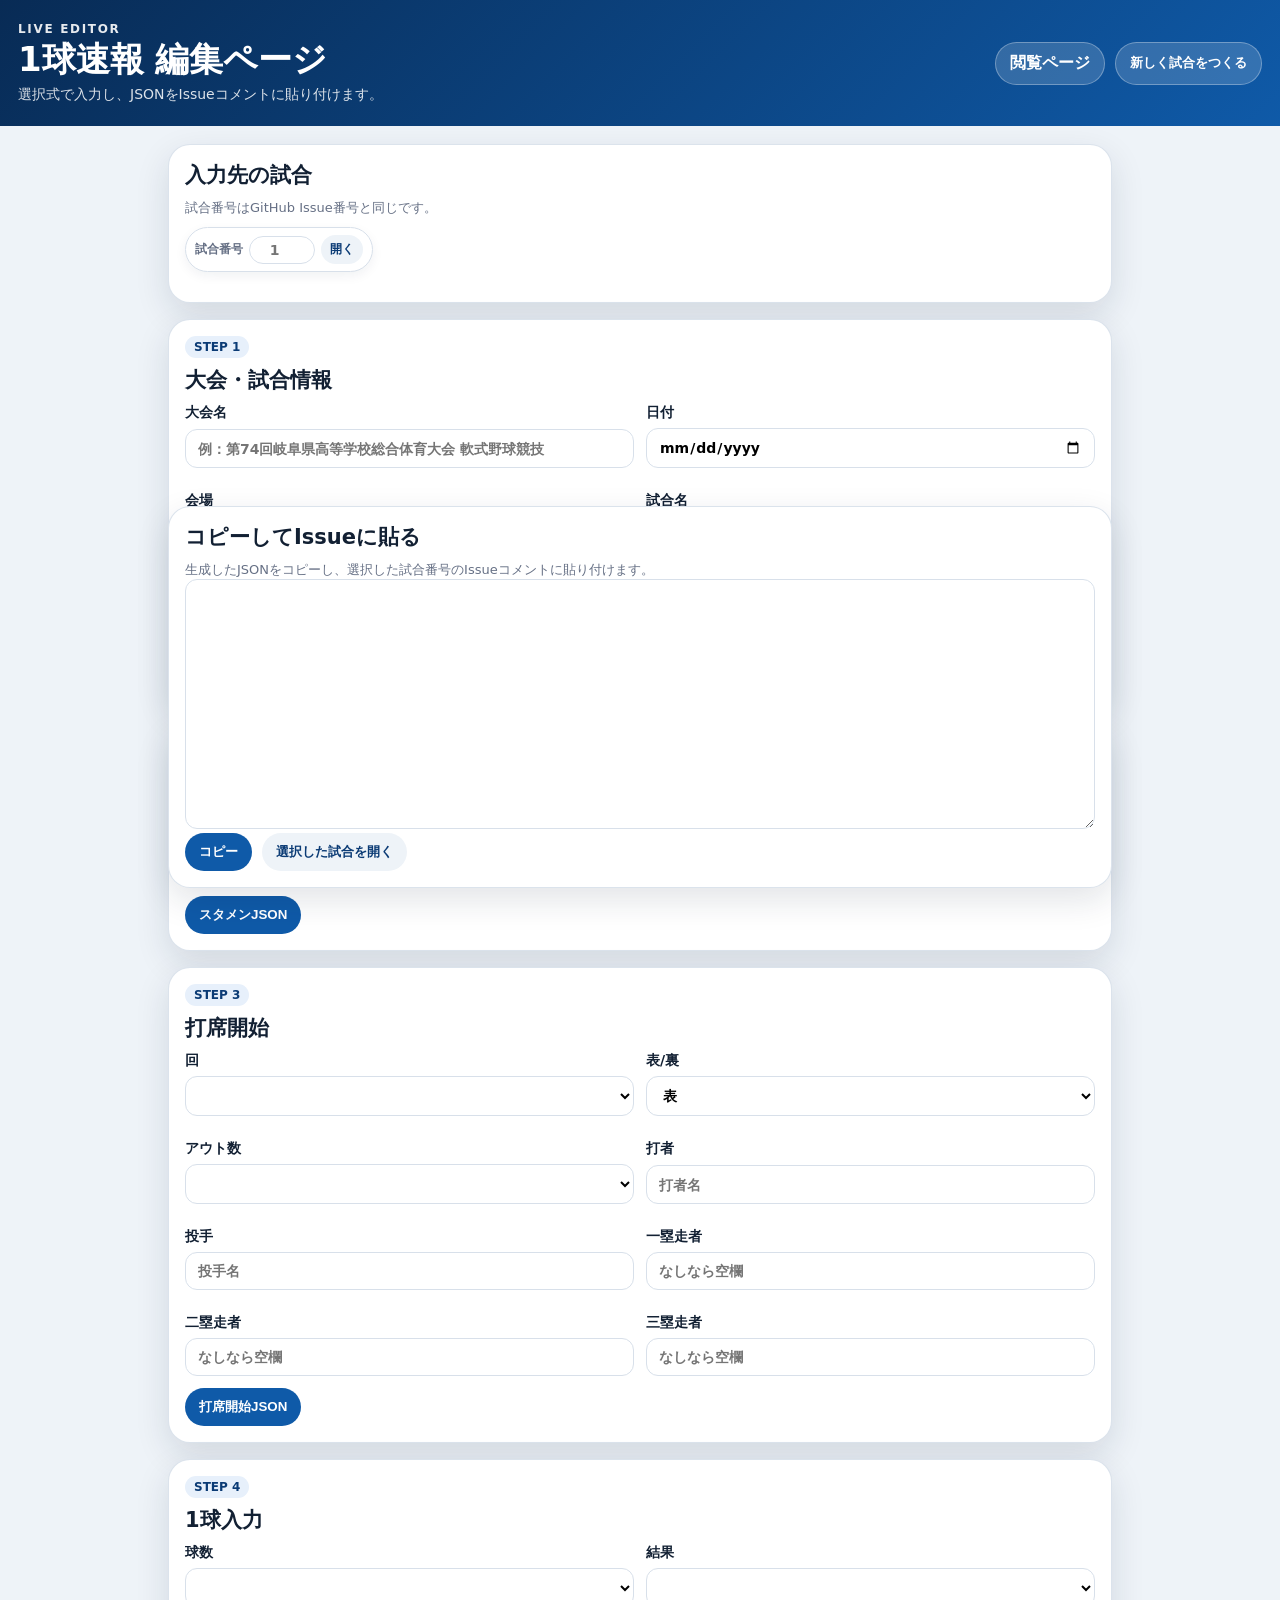
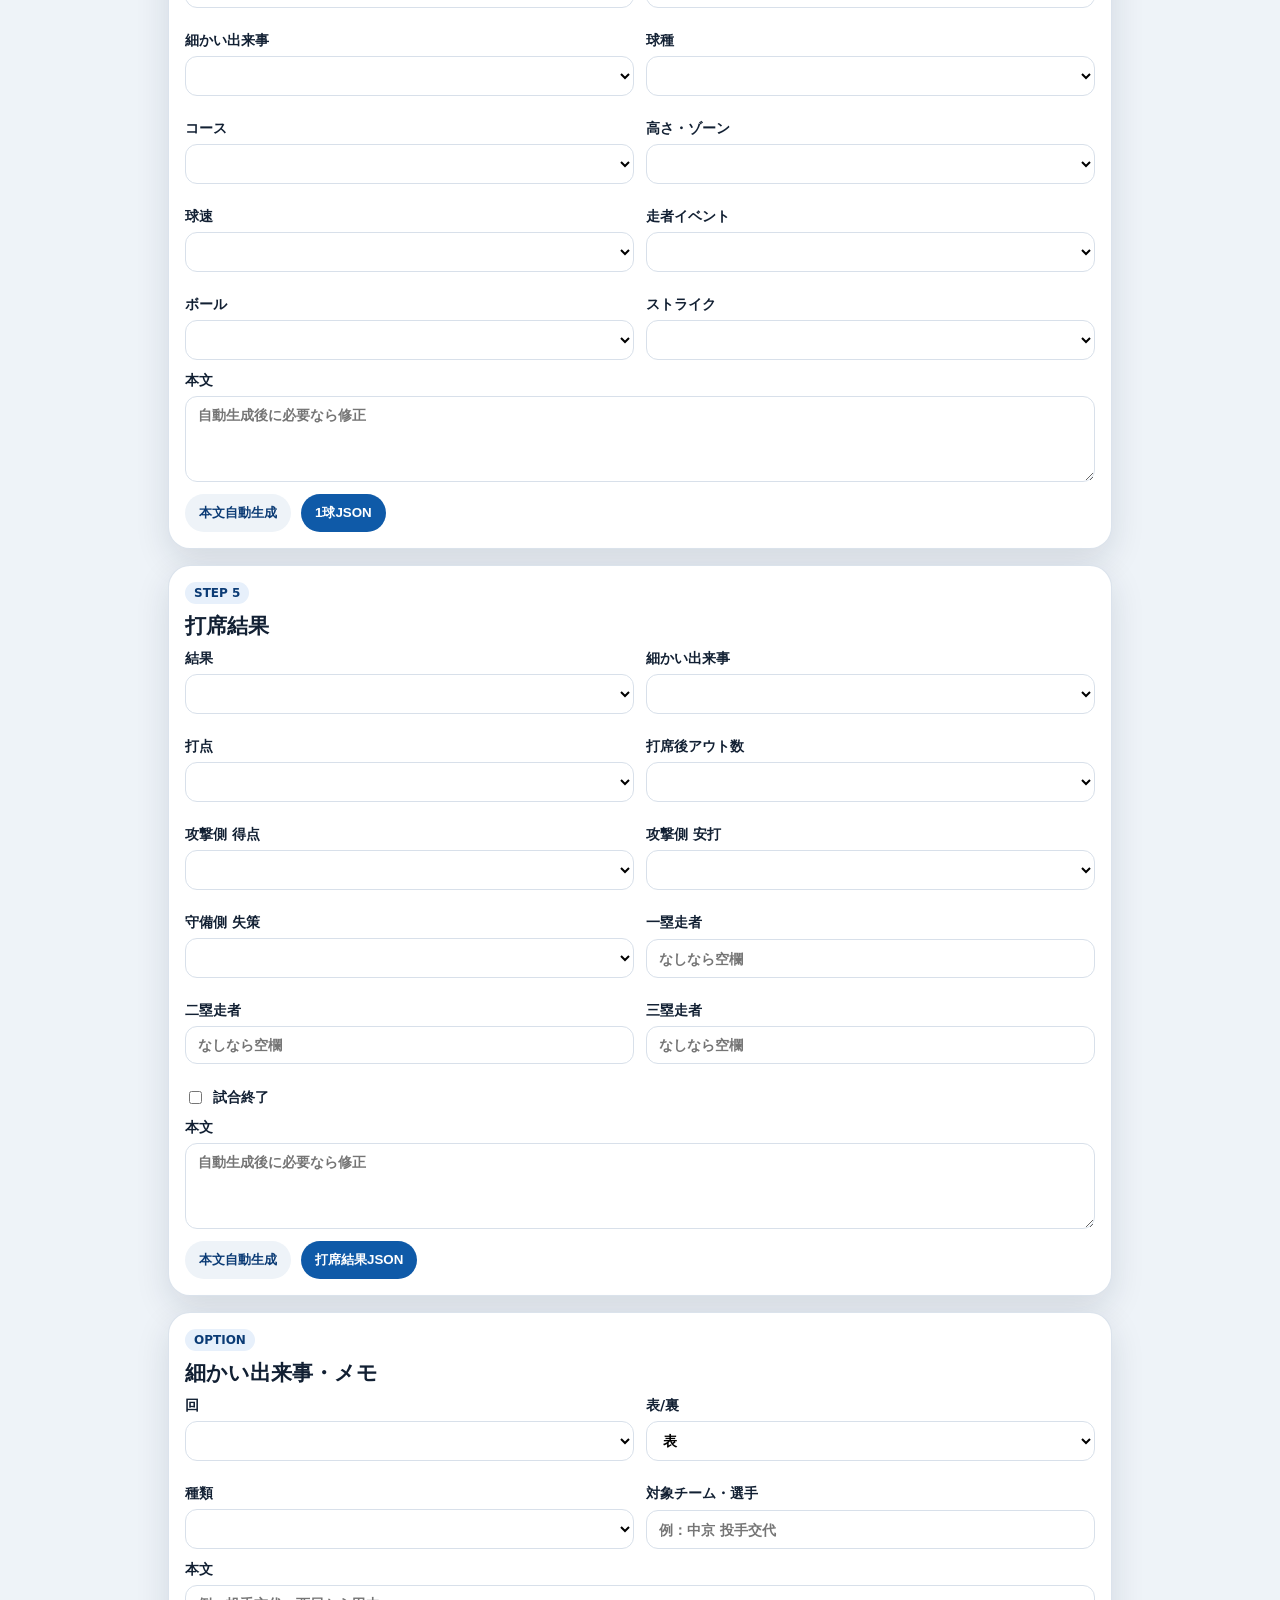
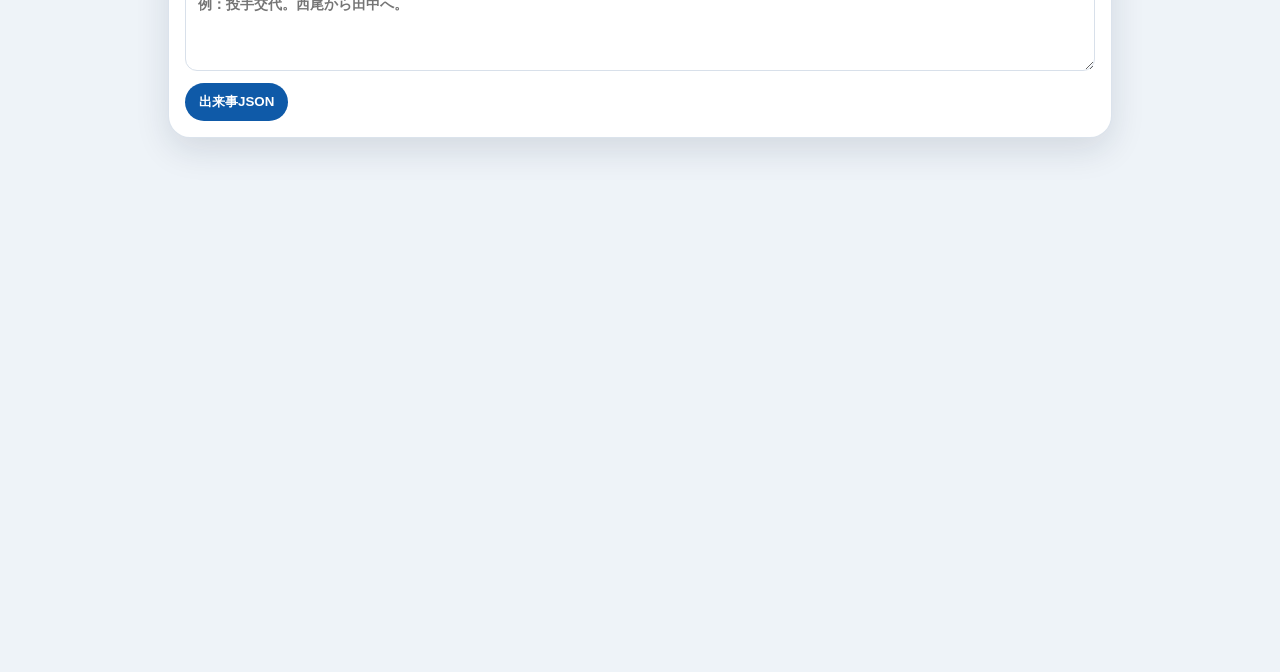
==== commit 07a41db2: "Update edit.html" ====
--- a/public/edit.html
+++ b/public/edit.html
@@ -844,6 +844,7 @@
     }
     
     init();
+  <script src="./config.js"></script>
   </script>
 </body>
 </html> 
--- a/public/style.css
+++ b/public/style.css
@@ -7,6 +7,8 @@
   --primary: #0b3b75;
   --primary2: #0f5aa8;
   --green: #0b8a49;
+  --red: #c91f1f;
+  --orange: #b96b00;
   --shadow: 0 12px 34px rgba(15, 35, 60, 0.12);
 }
 
@@ -54,6 +56,408 @@
   margin: 7px 0 0;
   color: rgba(255, 255, 255, 0.86);
   font-size: 14px;
+}
+
+.container {
+  max-width: 980px;
+  margin: 0 auto;
+  padding: 18px;
+}
+
+.editorContainer {
+  padding-bottom: 120px;
+}
+
+.scoreCard,
+.panel,
+.livePanel,
+.atBatCard,
+.noteCard {
+  background: var(--card);
+  border-radius: 22px;
+  box-shadow: var(--shadow);
+  overflow: hidden;
+  border: 1px solid rgba(216, 224, 234, 0.9);
+  margin-bottom: 16px;
+}
+
+.panel,
+.livePanel {
+  padding: 16px;
+}
+
+.scoreMeta {
+  display: flex;
+  justify-content: space-between;
+  gap: 10px;
+  padding: 13px 16px;
+  background: #f7f9fc;
+  border-bottom: 1px solid var(--line);
+  font-size: 13px;
+  color: var(--muted);
+}
+
+.lineScoreWrap {
+  overflow-x: auto;
+}
+
+.lineScore {
+  width: 100%;
+  border-collapse: collapse;
+  min-width: 620px;
+}
+
+.lineScore th,
+.lineScore td {
+  border-bottom: 1px solid var(--line);
+  border-right: 1px solid var(--line);
+  text-align: center;
+  padding: 10px 8px;
+  font-weight: 800;
+}
+
+.lineScore th {
+  background: #f7f9fc;
+  color: var(--muted);
+  font-size: 13px;
+}
+
+.lineScore .teamCell {
+  text-align: left;
+  min-width: 110px;
+  color: var(--ink);
+}
+
+.lineScore .total {
+  color: var(--primary);
+  font-size: 20px;
+}
+
+.livePanelHead {
+  display: flex;
+  justify-content: space-between;
+  gap: 16px;
+  align-items: center;
+  border-bottom: 1px solid var(--line);
+  padding-bottom: 12px;
+  margin-bottom: 12px;
+}
+
+.liveInning {
+  margin: 0 0 4px;
+  color: var(--primary);
+  font-weight: 1000;
+  font-size: 14px;
+}
+
+.livePanel h2 {
+  margin: 0;
+  font-size: 24px;
+}
+
+.countBox {
+  display: flex;
+  gap: 8px;
+}
+
+.countBox div {
+  min-width: 48px;
+  text-align: center;
+  border-radius: 14px;
+  padding: 8px 9px;
+  background: #f7f9fc;
+  border: 1px solid var(--line);
+}
+
+.countBox span {
+  display: block;
+  font-size: 12px;
+  color: var(--muted);
+  font-weight: 900;
+}
+
+.countBox strong {
+  display: block;
+  font-size: 24px;
+  line-height: 1;
+  color: var(--primary);
+}
+
+.matchupGrid {
+  display: grid;
+  grid-template-columns: 1fr 1fr 2fr;
+  gap: 12px;
+}
+
+.matchupGrid div {
+  border: 1px solid var(--line);
+  border-radius: 16px;
+  padding: 10px 12px;
+  background: #fbfcff;
+}
+
+.matchupGrid p {
+  margin: 0 0 4px;
+  font-size: 12px;
+  color: var(--muted);
+  font-weight: 900;
+}
+
+.matchupGrid strong {
+  font-size: 17px;
+}
+
+.panelHead h2,
+.feedHeader h2,
+.panel h2 {
+  margin: 0 0 10px;
+  font-size: 21px;
+}
+
+.feedHeader {
+  margin: 24px 2px 10px;
+}
+
+.feedHeader p,
+.help {
+  margin: 6px 0 0;
+  font-size: 13px;
+  color: var(--muted);
+}
+
+.lineupGrid {
+  display: grid;
+  grid-template-columns: 1fr 1fr;
+  gap: 18px;
+}
+
+.lineupGrid h3 {
+  margin: 0 0 8px;
+  color: var(--primary);
+}
+
+.lineupList {
+  list-style: none;
+  margin: 0;
+  padding-left: 0;
+  line-height: 1.8;
+}
+
+.lineupList li {
+  list-style: none;
+}
+
+.batOrder {
+  display: inline-block;
+  min-width: 2.2em;
+  font-weight: 900;
+  color: var(--primary);
+}
+
+.pos {
+  color: var(--muted);
+  font-size: 13px;
+}
+
+.muted {
+  color: var(--muted);
+}
+
+.feed {
+  display: grid;
+  gap: 14px;
+}
+
+.atBatCard {
+  padding: 0;
+}
+
+.atBatHead {
+  display: flex;
+  justify-content: space-between;
+  gap: 12px;
+  align-items: flex-start;
+  padding: 14px 16px;
+  background: #f7f9fc;
+  border-bottom: 1px solid var(--line);
+}
+
+.inning {
+  margin: 0 0 4px;
+  color: var(--primary);
+  font-weight: 1000;
+  font-size: 14px;
+}
+
+.atBatHead h3 {
+  margin: 0;
+  font-size: 20px;
+}
+
+.atBatMeta {
+  color: var(--muted);
+  font-size: 12px;
+  font-weight: 800;
+}
+
+.batterPitcher {
+  display: grid;
+  grid-template-columns: 1fr 1fr 2fr;
+  gap: 10px;
+  padding: 14px 16px;
+  border-bottom: 1px solid var(--line);
+}
+
+.batterPitcher div {
+  border: 1px solid var(--line);
+  border-radius: 14px;
+  padding: 9px 10px;
+}
+
+.batterPitcher p {
+  margin: 0 0 4px;
+  color: var(--muted);
+  font-size: 12px;
+  font-weight: 900;
+}
+
+.batterPitcher strong {
+  font-size: 16px;
+}
+
+.pitchEmpty {
+  padding: 14px 16px;
+  color: var(--muted);
+}
+
+.pitchTable {
+  display: grid;
+}
+
+.pitchRow {
+  display: grid;
+  grid-template-columns: 70px 1fr 70px;
+  gap: 10px;
+  align-items: center;
+  padding: 12px 16px;
+  border-bottom: 1px solid var(--line);
+}
+
+.pitchNo {
+  color: var(--primary);
+  font-weight: 1000;
+  font-size: 13px;
+}
+
+.pitchMain strong {
+  display: inline-block;
+  margin-right: 8px;
+}
+
+.pitchMain span {
+  color: var(--muted);
+  font-size: 13px;
+}
+
+.pitchMain p {
+  margin: 5px 0 0;
+  font-size: 14px;
+  line-height: 1.55;
+}
+
+.pitchCount {
+  text-align: right;
+  color: var(--muted);
+  font-weight: 900;
+  font-size: 13px;
+}
+
+.paResult {
+  padding: 14px 16px;
+  background: #fbfcff;
+}
+
+.paResult span {
+  display: inline-flex;
+  border-radius: 999px;
+  background: #e7f0fb;
+  color: var(--primary);
+  font-weight: 1000;
+  font-size: 12px;
+  padding: 4px 9px;
+  margin-right: 8px;
+}
+
+.paResult strong {
+  font-size: 18px;
+}
+
+.paResult em {
+  margin-left: 8px;
+  color: var(--orange);
+  font-style: normal;
+  font-weight: 900;
+}
+
+.paResult p {
+  margin: 8px 0 0;
+  line-height: 1.65;
+}
+
+.noteCard {
+  display: grid;
+  grid-template-columns: 92px 1fr;
+  gap: 10px;
+  padding: 14px 16px;
+}
+
+.noteLabel {
+  align-self: start;
+  border-radius: 999px;
+  padding: 5px 8px;
+  background: #fff5dc;
+  color: #9a6500;
+  font-size: 12px;
+  text-align: center;
+  font-weight: 1000;
+}
+
+.noteText {
+  line-height: 1.65;
+  white-space: pre-wrap;
+}
+
+.finalEvent {
+  background: #111827;
+  color: white;
+  border-radius: 18px;
+  padding: 18px 20px;
+  text-align: center;
+  box-shadow: 0 8px 22px rgba(15, 35, 60, 0.16);
+  border: 1px solid rgba(255, 255, 255, 0.12);
+}
+
+.finalEventTitle {
+  font-size: 22px;
+  font-weight: 1000;
+  letter-spacing: 0.08em;
+}
+
+.empty {
+  background: var(--card);
+  border: 1px dashed var(--line);
+  border-radius: 16px;
+  padding: 22px;
+  color: var(--muted);
+  text-align: center;
+}
+
+.footer {
+  max-width: 960px;
+  margin: 24px auto 40px;
+  padding: 0 18px;
+  font-size: 12px;
+  color: var(--muted);
 }
 
 .editLink,
@@ -81,215 +485,10 @@
   color: var(--primary);
 }
 
-.container {
-  max-width: 960px;
-  margin: 0 auto;
-  padding: 18px;
-}
-
-.scoreCard,
-.panel {
-  background: var(--card);
-  border-radius: 22px;
-  box-shadow: var(--shadow);
-  overflow: hidden;
-  border: 1px solid rgba(216, 224, 234, 0.9);
-  margin-bottom: 16px;
-}
-
-.panel {
-  padding: 16px;
-}
-
-.scoreMeta {
+.buttonRow {
   display: flex;
-  justify-content: space-between;
   gap: 10px;
-  padding: 13px 16px;
-  background: #f7f9fc;
-  border-bottom: 1px solid var(--line);
-  font-size: 13px;
-  color: var(--muted);
-}
-
-.lineScoreWrap {
-  overflow-x: auto;
-}
-
-.lineScore {
-  width: 100%;
-  border-collapse: collapse;
-  min-width: 620px;
-}
-
-.lineScore th,
-.lineScore td {
-  border-bottom: 1px solid var(--line);
-  border-right: 1px solid var(--line);
-  text-align: center;
-  padding: 10px 8px;
-  font-weight: 800;
-}
-
-.lineScore th {
-  background: #f7f9fc;
-  color: var(--muted);
-  font-size: 13px;
-}
-
-.lineScore .teamCell {
-  text-align: left;
-  min-width: 110px;
-  color: var(--ink);
-}
-
-.lineScore .total {
-  color: var(--primary);
-  font-size: 20px;
-}
-
-.panelHead h2,
-.feedHeader h2,
-.panel h2 {
-  margin: 0 0 10px;
-  font-size: 21px;
-}
-
-.feedHeader {
-  margin: 24px 2px 10px;
-}
-
-.feedHeader p,
-.help {
-  margin: 6px 0 0;
-  font-size: 13px;
-  color: var(--muted);
-}
-
-.lineupGrid {
-  display: grid;
-  grid-template-columns: 1fr 1fr;
-  gap: 18px;
-}
-
-.lineupGrid h3 {
-  margin: 0 0 8px;
-  color: var(--primary);
-}
-
-.lineupList {
-  list-style: none;
-  margin: 0;
-  padding-left: 0;
-  line-height: 1.8;
-}
-
-.lineupList li {
-  list-style: none;
-}
-
-.batOrder {
-  display: inline-block;
-  min-width: 2.2em;
-  font-weight: 900;
-  color: var(--primary);
-}
-
-.pos {
-  color: var(--muted);
-  font-size: 13px;
-}
-
-.muted {
-  color: var(--muted);
-}
-
-.feed {
-  display: grid;
-  gap: 12px;
-}
-
-.event {
-  position: relative;
-  display: grid;
-  grid-template-columns: 86px 1fr;
-  gap: 12px;
-  background: var(--card);
-  border: 1px solid rgba(216, 224, 234, 0.95);
-  border-radius: 18px;
-  box-shadow: 0 8px 22px rgba(15, 35, 60, 0.07);
-  overflow: hidden;
-}
-
-.event::before {
-  content: "";
-  position: absolute;
-  left: 86px;
-  top: 0;
-  bottom: 0;
-  width: 1px;
-  background: var(--line);
-}
-
-.eventTime {
-  padding: 14px 10px;
-  text-align: center;
-  background: #f7f9fc;
-}
-
-.inning {
-  font-size: 15px;
-  font-weight: 1000;
-  color: var(--primary);
-}
-
-.attackTeam {
-  margin-top: 3px;
-  font-size: 12px;
-  color: var(--muted);
-  font-weight: 800;
-}
-
-.clock {
-  margin-top: 4px;
-  color: var(--muted);
-  font-size: 12px;
-}
-
-.eventBody {
-  padding: 13px 14px 14px 2px;
-}
-
-.eventText {
-  white-space: pre-wrap;
-  line-height: 1.65;
-  font-size: 15px;
-}
-
-.eventLink {
-  display: inline-block;
-  margin-top: 10px;
-  color: var(--primary2);
-  font-size: 13px;
-  text-decoration: none;
-  font-weight: 800;
-}
-
-.empty {
-  background: var(--card);
-  border: 1px dashed var(--line);
-  border-radius: 16px;
-  padding: 22px;
-  color: var(--muted);
-  text-align: center;
-}
-
-.footer {
-  max-width: 960px;
-  margin: 24px auto 40px;
-  padding: 0 18px;
-  font-size: 12px;
-  color: var(--muted);
+  flex-wrap: wrap;
 }
 
 .formGrid {
@@ -321,12 +520,6 @@
   resize: vertical;
 }
 
-.buttonRow {
-  display: flex;
-  gap: 10px;
-  flex-wrap: wrap;
-}
-
 .stepLabel {
   display: inline-flex;
   margin: 0 0 8px;
@@ -376,11 +569,6 @@
 
 .checkLabel input {
   width: auto;
-}
-
-.stepPanel[hidden],
-[hidden] {
-  display: none !important;
 }
 
 .gameMiniSelector {
@@ -404,9 +592,10 @@
   white-space: nowrap;
 }
 
-.gameMiniSelector input {
-  width: 58px;
-  min-width: 58px;
+.gameMiniSelector input,
+.gameMiniSelector select {
+  width: 66px;
+  min-width: 66px;
   padding: 5px 6px;
   border-radius: 999px;
   text-align: center;
@@ -429,41 +618,42 @@
   color: var(--primary);
 }
 
-@media (max-width: 640px) {
+.outputPanel {
+  position: sticky;
+  bottom: 12px;
+  z-index: 5;
+}
+
+[hidden] {
+  display: none !important;
+}
+
+@media (max-width: 700px) {
   .topbar {
     align-items: flex-start;
   }
 
   .formGrid,
-  .lineupGrid {
+  .lineupGrid,
+  .matchupGrid,
+  .batterPitcher {
     grid-template-columns: 1fr;
   }
 
-  .event {
-    grid-template-columns: 74px 1fr;
+  .pitchRow {
+    grid-template-columns: 64px 1fr;
   }
 
-  .event::before {
-    left: 74px;
+  .pitchCount {
+    grid-column: 2;
+    text-align: left;
+  }
+
+  .noteCard {
+    grid-template-columns: 1fr;
   }
 
   .gameMiniSelector {
     margin-left: 0;
   }
-    }
-
-.finalEvent {
-  background: #111827;
-  color: white;
-  border-radius: 18px;
-  padding: 18px 20px;
-  text-align: center;
-  box-shadow: 0 8px 22px rgba(15, 35, 60, 0.16);
-  border: 1px solid rgba(255, 255, 255, 0.12);
-}
-
-.finalEventTitle {
-  font-size: 22px;
-  font-weight: 1000;
-  letter-spacing: 0.08em;
-}
+  }
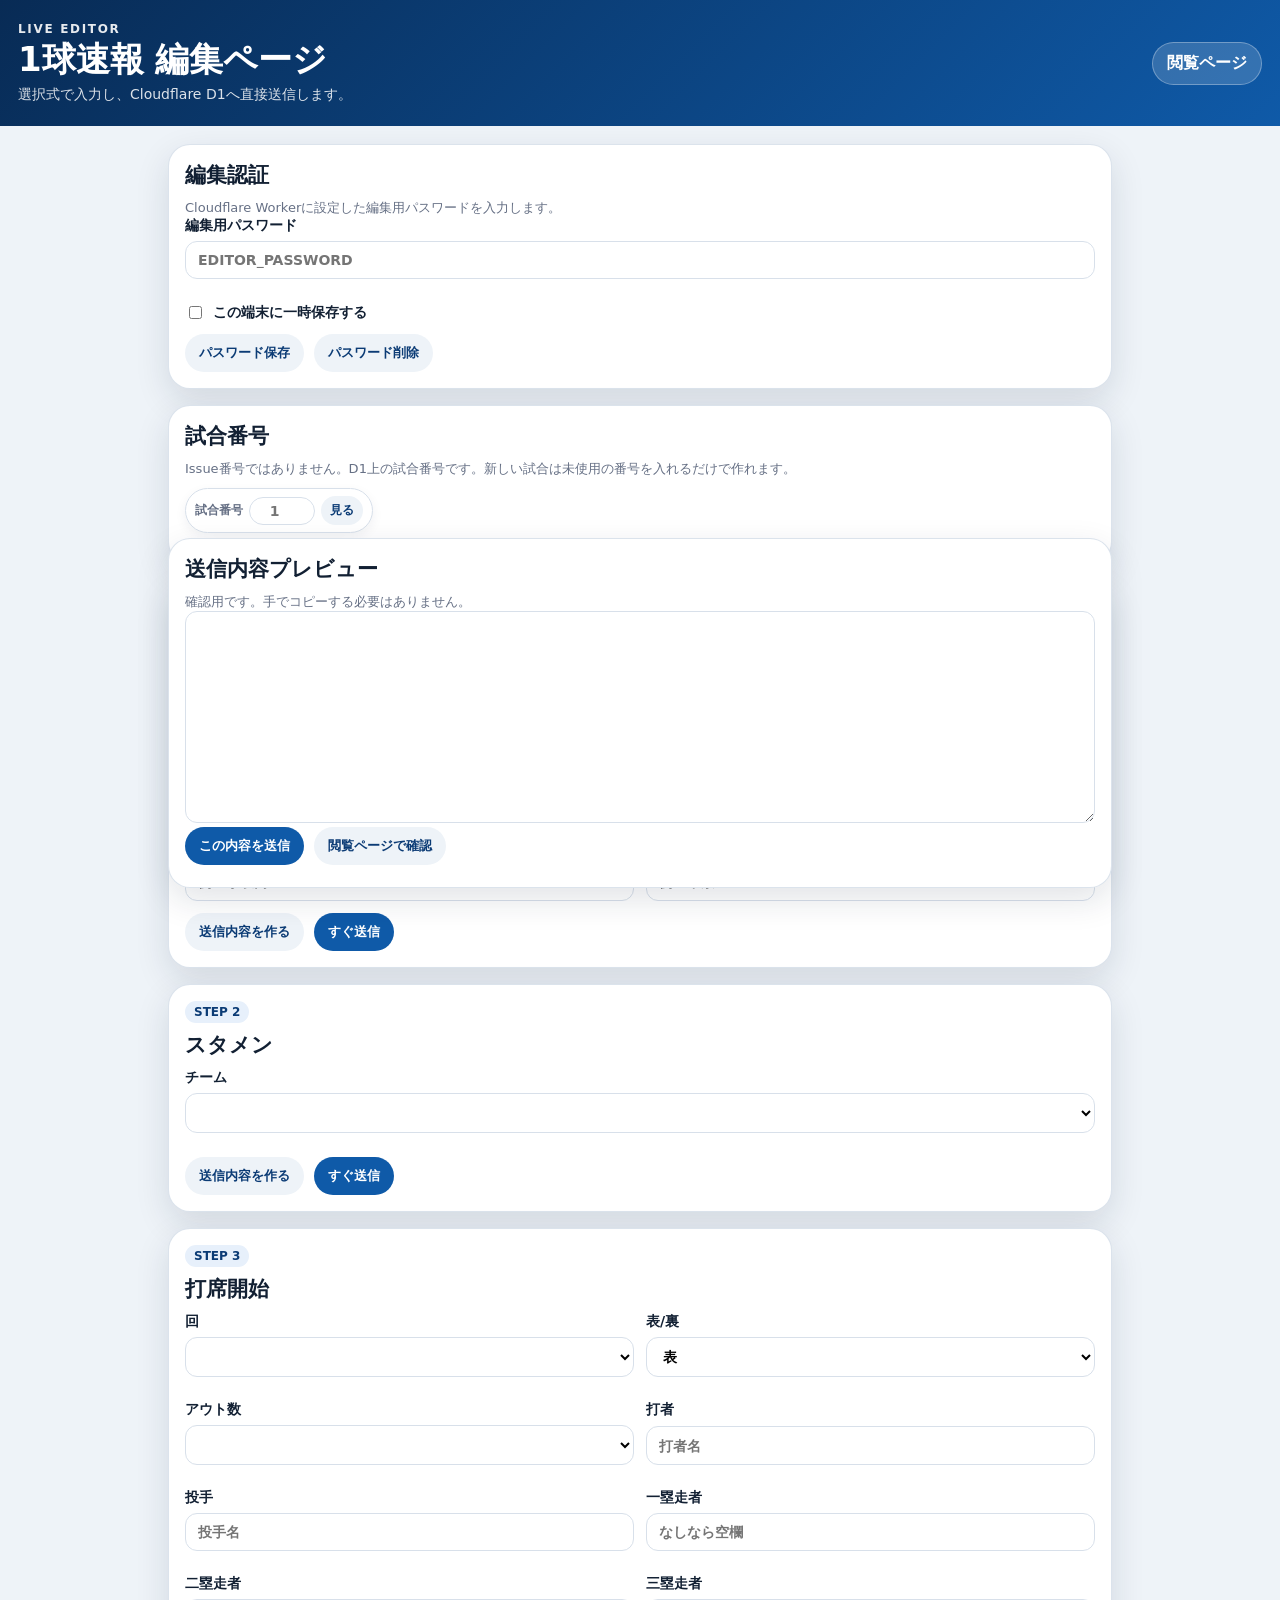
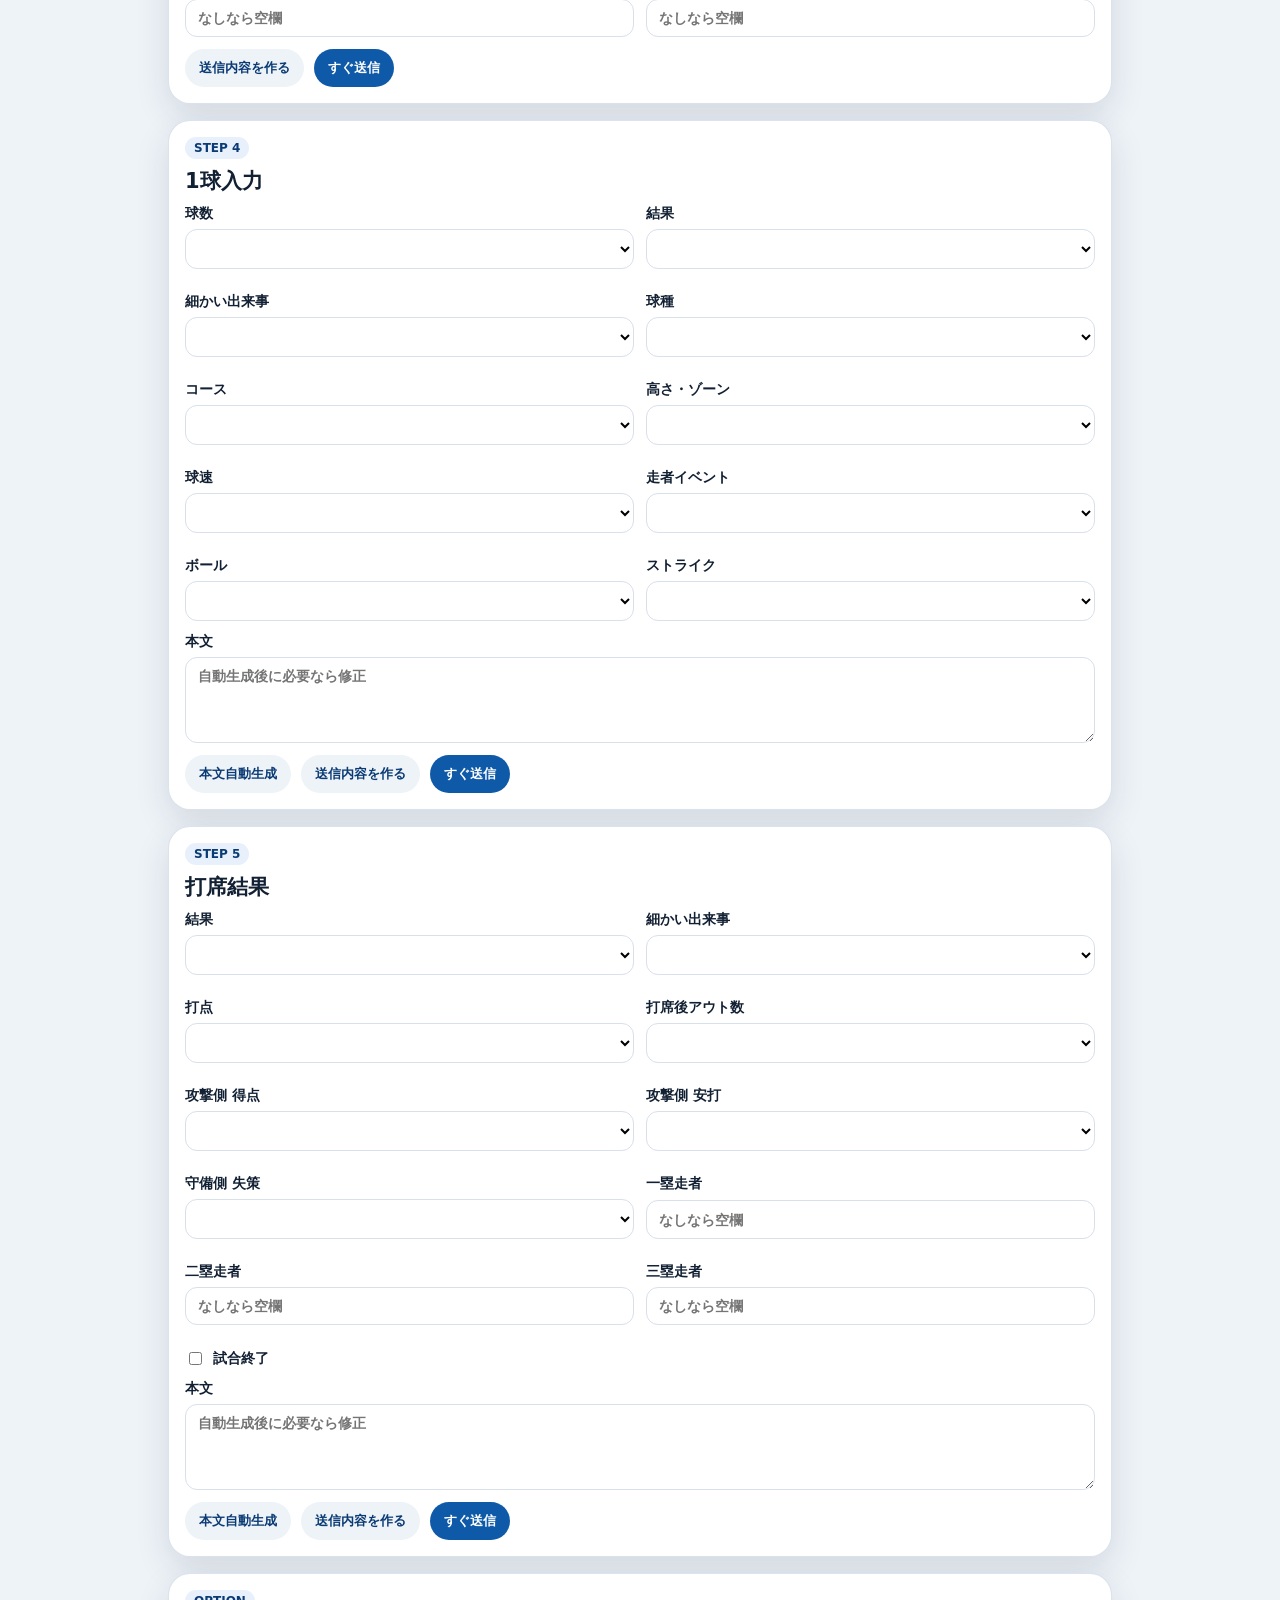
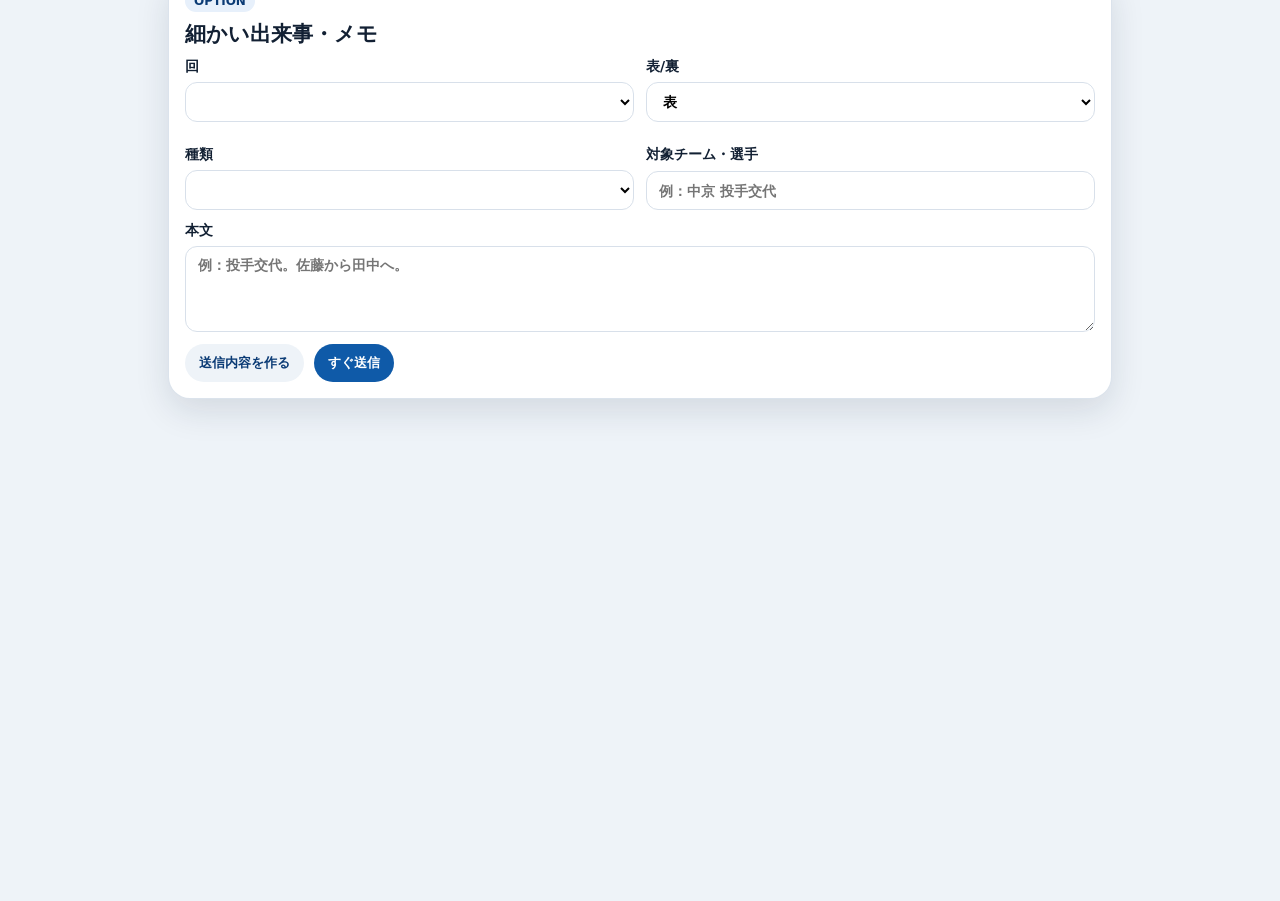
==== commit dbf7c398: "Update edit.html" ====
--- a/public/edit.html
+++ b/public/edit.html
@@ -11,24 +11,42 @@
     <div>
       <p class="eyebrow">LIVE EDITOR</p>
       <h1>1球速報 編集ページ</h1>
-      <p class="sub">選択式で入力し、JSONをIssueコメントに貼り付けます。</p>
+      <p class="sub">選択式で入力し、Cloudflare D1へ直接送信します。</p>
     </div>
 
     <div class="buttonRow">
       <a class="editLink" href="./index.html">閲覧ページ</a>
-      <button class="editLink" type="button" onclick="openNewGameIssue()">新しく試合をつくる</button>
     </div>
   </header>
 
   <main class="container editorContainer">
     <section class="panel">
-      <h2>入力先の試合</h2>
-      <p class="help">試合番号はGitHub Issue番号と同じです。</p>
+      <h2>編集認証</h2>
+      <p class="help">Cloudflare Workerに設定した編集用パスワードを入力します。</p>
+
+      <label>編集用パスワード
+        <input id="editorPassword" type="password" placeholder="EDITOR_PASSWORD">
+      </label>
+
+      <label class="checkLabel">
+        <input id="rememberPassword" type="checkbox">
+        この端末に一時保存する
+      </label>
+
+      <div class="buttonRow">
+        <button class="button secondary" type="button" onclick="saveEditorPassword()">パスワード保存</button>
+        <button class="button secondary" type="button" onclick="clearEditorPassword()">パスワード削除</button>
+      </div>
+    </section>
+
+    <section class="panel">
+      <h2>試合番号</h2>
+      <p class="help">Issue番号ではありません。D1上の試合番号です。新しい試合は未使用の番号を入れるだけで作れます。</p>
 
       <div class="gameMiniSelector">
         <span>試合番号</span>
-        <input id="issueNumber" type="number" min="1" inputmode="numeric" placeholder="1">
-        <button type="button" onclick="openCurrentIssue()">開く</button>
+        <input id="gameNumber" data-save type="number" min="1" inputmode="numeric" placeholder="1">
+        <button type="button" onclick="openViewPage()">見る</button>
       </div>
     </section>
 
@@ -62,7 +80,10 @@
         </label>
       </div>
 
-      <button class="button" type="button" onclick="makeMatchCommand()">大会・試合情報JSON</button>
+      <div class="buttonRow">
+        <button class="button secondary" type="button" onclick="makeMatchCommand()">送信内容を作る</button>
+        <button class="button" type="button" onclick="makeAndSendMatch()">すぐ送信</button>
+      </div>
     </section>
 
     <section class="panel">
@@ -87,7 +108,10 @@
         </div>
       </div>
 
-      <button class="button" type="button" onclick="makeLineupCommand()">スタメンJSON</button>
+      <div class="buttonRow">
+        <button class="button secondary" type="button" onclick="makeLineupCommand()">送信内容を作る</button>
+        <button class="button" type="button" onclick="makeAndSendLineup()">すぐ送信</button>
+      </div>
     </section>
 
     <section class="panel">
@@ -131,7 +155,10 @@
         </label>
       </div>
 
-      <button class="button" type="button" onclick="makePaStartCommand()">打席開始JSON</button>
+      <div class="buttonRow">
+        <button class="button secondary" type="button" onclick="makePaStartCommand()">送信内容を作る</button>
+        <button class="button" type="button" onclick="makeAndSendPaStart()">すぐ送信</button>
+      </div>
     </section>
 
     <section class="panel">
@@ -186,7 +213,8 @@
 
       <div class="buttonRow">
         <button class="button secondary" type="button" onclick="autoPitchText()">本文自動生成</button>
-        <button class="button" type="button" onclick="makePitchCommand()">1球JSON</button>
+        <button class="button secondary" type="button" onclick="makePitchCommand()">送信内容を作る</button>
+        <button class="button" type="button" onclick="makeAndSendPitch()">すぐ送信</button>
       </div>
     </section>
 
@@ -211,15 +239,15 @@
           <select id="paOutsEnd" data-save></select>
         </label>
 
-        <label id="runsBox"><span id="runsLabel">攻撃側 得点</span>
+        <label><span id="runsLabel">攻撃側 得点</span>
           <select id="paRuns" data-save></select>
         </label>
 
-        <label id="hitsBox"><span id="hitsLabel">攻撃側 安打</span>
+        <label><span id="hitsLabel">攻撃側 安打</span>
           <select id="paHits" data-save></select>
         </label>
 
-        <label id="errorsBox"><span id="errorsLabel">守備側 失策</span>
+        <label><span id="errorsLabel">守備側 失策</span>
           <select id="paErrors" data-save></select>
         </label>
 
@@ -247,7 +275,8 @@
 
       <div class="buttonRow">
         <button class="button secondary" type="button" onclick="autoPaResultText()">本文自動生成</button>
-        <button class="button" type="button" onclick="makePaResultCommand()">打席結果JSON</button>
+        <button class="button secondary" type="button" onclick="makePaResultCommand()">送信内容を作る</button>
+        <button class="button" type="button" onclick="makeAndSendPaResult()">すぐ送信</button>
       </div>
     </section>
 
@@ -277,32 +306,38 @@
       </div>
 
       <label>本文
-        <textarea id="noteText" data-save rows="4" placeholder="例：投手交代。西尾から田中へ。"></textarea>
+        <textarea id="noteText" data-save rows="4" placeholder="例：投手交代。佐藤から田中へ。"></textarea>
       </label>
 
-      <button class="button" type="button" onclick="makeNoteCommand()">出来事JSON</button>
+      <div class="buttonRow">
+        <button class="button secondary" type="button" onclick="makeNoteCommand()">送信内容を作る</button>
+        <button class="button" type="button" onclick="makeAndSendNote()">すぐ送信</button>
+      </div>
     </section>
 
     <section class="panel outputPanel">
-      <h2>コピーしてIssueに貼る</h2>
-      <p class="help">生成したJSONをコピーし、選択した試合番号のIssueコメントに貼り付けます。</p>
-
-      <textarea id="output" rows="12" readonly></textarea>
+      <h2>送信内容プレビュー</h2>
+      <p class="help">確認用です。手でコピーする必要はありません。</p>
+
+      <textarea id="output" rows="10" readonly></textarea>
 
       <div class="buttonRow">
-        <button class="button" type="button" onclick="copyOutput()">コピー</button>
-        <button class="button secondary" type="button" onclick="openCurrentIssue()">選択した試合を開く</button>
-      </div>
+        <button class="button" type="button" onclick="sendLatestCommand()">この内容を送信</button>
+        <button class="button secondary" type="button" onclick="openViewPage()">閲覧ページで確認</button>
+      </div>
+
+      <p id="sendStatus" class="help"></p>
     </section>
   </main>
 
+  <script src="./config.js"></script>
+
   <script>
-    const REPO_OWNER = "taisann1181";
-    const REPO_NAME = "gifu-softbaseball-live2";
-    const STORAGE_PREFIX = "one_pitch_editor_v1_";
-
-    let currentGameNumber = 1;
-    let currentIssueUrl = `https://github.com/${REPO_OWNER}/${REPO_NAME}/issues/1#issuecomment-new`;
+    const API_BASE = window.LIVE_API_BASE;
+    const STORAGE_PREFIX = "one_pitch_editor_d1_v1_";
+    const PASSWORD_KEY = "one_pitch_editor_password_v1";
+
+    let latestCommand = null;
 
     const positions = ["", "投", "捕", "一", "二", "三", "遊", "左", "中", "右", "D"];
 
@@ -492,8 +527,22 @@
 
     function fillNumberSelect(id, max, start = 0) {
       const values = [];
-      for (let i = start; i <= max; i++) values.push(i);
+
+      for (let i = start; i <= max; i++) {
+        values.push(i);
+      }
+
       el(id).innerHTML = values.map((v) => optionHtml(v, String(v))).join("");
+    }
+
+    function fillSpeedSelect(id) {
+      const values = [""];
+
+      for (let i = 80; i <= 160; i++) {
+        values.push(i);
+      }
+
+      el(id).innerHTML = values.map((v) => optionHtml(v, v === "" ? "未入力" : String(v))).join("");
     }
 
     function fillInningSelect(id) {
@@ -501,12 +550,6 @@
         const inning = i + 1;
         return optionHtml(inning, `${inning}回`);
       }).join("");
-    }
-
-    function syncIssueUrl() {
-      currentGameNumber = Number(value("issueNumber")) || 1;
-      currentIssueUrl = `https://github.com/${REPO_OWNER}/${REPO_NAME}/issues/${currentGameNumber}#issuecomment-new`;
-      localStorage.setItem(`${STORAGE_PREFIX}game_number`, String(currentGameNumber));
     }
 
     function fillLineupTeamSelect() {
@@ -569,25 +612,134 @@
       el("errorsLabel").textContent = `${defense} 失策`;
     }
 
-    function baseText(prefix) {
+    function resultBaseText() {
       const bases = [];
 
-      if (value(`${prefix}Base1`)) bases.push(`一塁:${value(`${prefix}Base1`)}`);
-      if (value(`${prefix}Base2`)) bases.push(`二塁:${value(`${prefix}Base2`)}`);
-      if (value(`${prefix}Base3`)) bases.push(`三塁:${value(`${prefix}Base3`)}`);
+      if (value("resultBase1")) bases.push(`一塁:${value("resultBase1")}`);
+      if (value("resultBase2")) bases.push(`二塁:${value("resultBase2")}`);
+      if (value("resultBase3")) bases.push(`三塁:${value("resultBase3")}`);
 
       return bases.length ? bases.join("、") : "走者なし";
     }
 
-    function wrap(obj) {
-      el("output").value =
-        "```livejson\n" + JSON.stringify(obj, null, 2) + "\n```";
+    function setStatus(text) {
+      el("sendStatus").textContent = text;
+    }
+
+    function showOutput(obj) {
+      latestCommand = obj;
+      el("output").value = JSON.stringify(obj, null, 2);
+      setStatus("送信内容を作成しました。");
+      return obj;
+    }
+
+    function getGameNumber() {
+      const n = Number(value("gameNumber") || 1);
+      return Number.isFinite(n) && n > 0 ? n : 1;
+    }
+
+    function saveEditorPassword() {
+      const password = value("editorPassword");
+
+      if (!password) {
+        alert("パスワードを入力してください。");
+        return;
+      }
+
+      if (el("rememberPassword").checked) {
+        localStorage.setItem(PASSWORD_KEY, password);
+        alert("この端末に保存しました。共有PCではあとで削除してください。");
+      } else {
+        sessionStorage.setItem(PASSWORD_KEY, password);
+        alert("このタブだけに保存しました。");
+      }
+    }
+
+    function clearEditorPassword() {
+      localStorage.removeItem(PASSWORD_KEY);
+      sessionStorage.removeItem(PASSWORD_KEY);
+      el("editorPassword").value = "";
+      alert("保存済みパスワードを削除しました。");
+    }
+
+    function getEditorPassword() {
+      return (
+        value("editorPassword") ||
+        sessionStorage.getItem(PASSWORD_KEY) ||
+        localStorage.getItem(PASSWORD_KEY) ||
+        ""
+      );
+    }
+
+    async function sendCommand(command) {
+      if (!API_BASE) {
+        alert("config.js の LIVE_API_BASE が設定されていません。");
+        return;
+      }
+
+      const password = getEditorPassword();
+
+      if (!password) {
+        alert("編集用パスワードを入力してください。");
+        return;
+      }
+
+      const gameNumber = getGameNumber();
+
+      setStatus("送信中...");
+
+      const res = await fetch(`${API_BASE}/api/games/${gameNumber}/events`, {
+        method: "POST",
+        headers: {
+          "Content-Type": "application/json",
+          "Authorization": `Bearer ${password}`
+        },
+        body: JSON.stringify(command)
+      });
+
+      const data = await res.json().catch(() => ({}));
+
+      if (!res.ok) {
+        console.error(data);
+        setStatus("送信失敗");
+        alert(data.error || "送信に失敗しました。");
+        return;
+      }
+
+      setStatus(`送信成功：${command.type} / 試合 #${gameNumber}`);
+      afterSuccessfulSend(command);
+    }
+
+    async function sendLatestCommand() {
+      if (!latestCommand) {
+        alert("先に送信内容を作ってください。");
+        return;
+      }
+
+      await sendCommand(latestCommand);
+    }
+
+    function afterSuccessfulSend(command) {
+      if (command.type === "pitch") {
+        const next = Math.min(num("pitchNo") + 1, 30);
+        el("pitchNo").value = String(next);
+        saveFormValue(el("pitchNo"));
+      }
+
+      if (command.type === "pa_result") {
+        el("pitchNo").value = "1";
+        el("pitchBall").value = "0";
+        el("pitchStrike").value = "0";
+        el("pitchText").value = "";
+        saveFormValue(el("pitchNo"));
+        saveFormValue(el("pitchBall"));
+        saveFormValue(el("pitchStrike"));
+        saveFormValue(el("pitchText"));
+      }
     }
 
     function makeMatchCommand() {
-      syncTeamNames();
-
-      wrap({
+      return showOutput({
         type: "match",
         title: value("matchTitle"),
         date: value("matchDate"),
@@ -598,6 +750,10 @@
       });
     }
 
+    async function makeAndSendMatch() {
+      await sendCommand(makeMatchCommand());
+    }
+
     function makeLineupCommand() {
       const players = [];
 
@@ -626,15 +782,19 @@
         }
       }
 
-      wrap({
+      return showOutput({
         type: "lineup",
         team: value("lineupTeam"),
         players
       });
     }
 
+    async function makeAndSendLineup() {
+      await sendCommand(makeLineupCommand());
+    }
+
     function makePaStartCommand() {
-      wrap({
+      return showOutput({
         type: "pa_start",
         inning: num("paInning"),
         half: value("paHalf"),
@@ -647,6 +807,10 @@
       });
     }
 
+    async function makeAndSendPaStart() {
+      await sendCommand(makePaStartCommand());
+    }
+
     function autoPitchText() {
       const pieces = [
         value("pitchCourse"),
@@ -654,15 +818,15 @@
         value("pitchType"),
         value("pitchResult"),
         value("pitchDetail"),
-        value("pitchRunnerEvent")
+        value("pitchRunner Event")
       ].filter(Boolean);
-
+      
       el("pitchText").value = pieces.join(" / ");
       saveFormValue(el("pitchText"));
     }
-
+    
     function makePitchCommand() {
-      wrap({
+      return showOutput({
         type: "pitch",
         pitchNo: num("pitchNo"),
         result: value("pitchResult"),
@@ -671,180 +835,100 @@
         speed: value("pitchSpeed"),
         course: value("pitchCourse"),
         zone: value("pitchZone"),
-        runnerEvent: value("pitchRunnerEvent"),
+        runnerEvent: value("pitchRunner Event"),
         ball: num("pitchBall"),
         strike: num("pitchStrike"),
         text: value("pitchText")
       });
     }
 
+    async function makeAndSendPitch() {
+      await sendCommand(makePitchCommand());
+    }
+    
     function autoPaResultText() {
       const result = value("paResult");
-      const detail = value("paDetail");
+      const detail = value ("paDetail");
       const runs = num("paRuns");
       const rbi = num("paRbi");
-      const bases = baseText("result");
-
+      const bases = resultBaseText();
+      
       const parts = [];
-
+      
       if (result) parts.push(result);
       if (detail) parts.push(detail);
       if (runs > 0) parts.push(`${runs}点`);
       if (rbi > 0) parts.push(`${rbi}打点`);
-      parts.push(`打席後：${num("paOutsEnd")}アウト、${bases}`);
-
+      parts.push(`打席後:${num("pa0utsEnd")}アウト、${bases}`);
+      
       el("paResultText").value = parts.join(" / ");
       saveFormValue(el("paResultText"));
     }
-
-    function makePaResultCommand() {
-      wrap({
+    
+    function makePaResult Command() {
+      return showOutput({
         type: "pa_result",
         inning: num("paInning"),
         half: value("paHalf"),
         result: value("paResult"),
         detail: value("paDetail"),
-        outs: num("paOutsEnd"),
+        outs: num("pa0utsEnd"),
         runs: num("paRuns"),
         hits: num("paHits"),
         errors: num("paErrors"),
-        rbi: num("paRbi"),
+        rbi; num("paRbi"),
         base1: value("resultBase1"),
         base2: value("resultBase2"),
         base3: value("resultBase3"),
         final: value("finalCheck"),
         text: value("paResultText")
-      });
-    }
-
-    function makeNoteCommand() {
-      wrap({
-        type: "note",
-        inning: num("noteInning"),
-        half: value("noteHalf"),
-        category: value("noteCategory"),
-        target: value("noteTarget"),
-        text: [value("noteTarget"), value("noteText")].filter(Boolean).join(" / ")
-      });
-    }
-
-    async function copyOutput() {
-      const text = el("output").value;
-
-      if (!text.trim()) {
-        alert("先にJSONを作成してください。");
-        return;
-      }
-
-      await navigator.clipboard.writeText(text);
-      alert(`コピーしました。試合 #${currentGameNumber} のIssueコメントに貼り付けてください。`);
-    }
-
-    function openCurrentIssue() {
-      syncIssueUrl();
-      window.open(currentIssueUrl, "_blank", "noreferrer");
-    }
-
-    function openNewGameIssue() {
-      const title = encodeURIComponent("速報入力 新しい試合");
-      const body = encodeURIComponent("このIssueのコメントに、edit.htmlで作成したJSONを貼り付けてください。");
-      const url = `https://github.com/${REPO_OWNER}/${REPO_NAME}/issues/new?title=${title}&body=${body}`;
-
-      window.open(url, "_blank", "noreferrer");
-    }
-
-    function saveFormValue(target) {
-      if (!target.id || !target.hasAttribute("data-save")) return;
-
-      const key = `${STORAGE_PREFIX}${target.id}`;
-
-      if (target.type === "checkbox") {
-        localStorage.setItem(key, target.checked ? "1" : "0");
-      } else {
-        localStorage.setItem(key, target.value);
-      }
-    }
-
-    function restoreFormValues() {
-      document.querySelectorAll("[data-save]").forEach((target) => {
-        const key = `${STORAGE_PREFIX}${target.id}`;
-        const saved = localStorage.getItem(key);
-
-        if (saved === null) return;
-
-        if (target.type === "checkbox") {
-          target.checked = saved === "1";
-        } else {
-          target.value = saved;
-        }
-      });
-    }
-
-    function setupAutoSave() {
-      document.addEventListener("input", (event) => {
-        saveFormValue(event.target);
-      });
-
-      document.addEventListener("change", (event) => {
-        saveFormValue(event.target);
-      });
-    }
-
-    function initControls() {
-      fillInningSelect("paInning");
-      fillInningSelect("noteInning");
-      
-      fillNumberSelect("issueNumber", 300, 1);
-      fillNumberSelect("paOuts", 2);
-      fillNumberSelect("paOutsEnd", 3);
-      fillNumberSelect("pitchNo", 30, 1);
-      fillNumberSelect("pitchBall", 3);
-      fillNumberSelect("pitchStrike", 2);
-      fillNumberSelect("pitchSpeed", 160);
-      fillNumberSelect("paRuns", 20);
-      fillNumberSelect("paHits", 20);
-      fillNumberSelect("paErrors", 20);
-      fillNumberSelect("paRbi", 4);
-      
-      fillSelect("pitchResult", pitchResults);
-      fillSelect("pitchDetail", pitchDetails);
-      fillSelect("pitchType", pitchTypes);
-      fillSelect("pitchCourse", pitchCourses);
-      fillSelect("pitchZone", pitchZones);
-      fillSelect("pitchRunnerEvent", runnerEvents);
-      fillSelect("paResult", paResults);
-      fillSelect("paDetail", paDetails);
-      fillSelect("noteCategory", noteCategories);
-      
-      buildLineupRows();
-    }
-    
-    function init() { 
-      initControls();
-      setupAutoSave();
-      restoreFormValues();
-      
-      const savedGame = Number(localStorage.getItem(`${STORAGE_PREFIX}game_number`) || 1);
-      el("issueNumber").value = savedGame > 0 ? String(savedGame) : "1";
-      
-      el("issueNumber").addEventListener("change", syncIssueUrl);
-      el("issueNumber").addEventListener("keydown", (event) => {
-        if (event.key === "Enter") {
-          event.preventDefault();
-          syncIssueUrl();
-          event.target.blur();
-        }
-      });
-      
-      el("paHalf").addEventListener("change", syncTeamNames);
-      
-      syncIssueUrl();
-      syncTeamNames();
-      checkDh();
-    }
-    
-    init();
-  <script src="./config.js"></script>
-  </script>
-</body>
-</html> 
+    });
+  }
+
+async function makeAndSendPaResult()
+
+await
+
+sendCommand(make PaResult Command()); }
+
+function makeNoteCommand() {
+
+return showOutput({
+
+type: "note",
+
+inning: num("noteInning"),
+
+half: value("noteHalf"),
+
+category: value("noteCategory"),
+
+target: value("noteTarget"),
+
+text: [value("noteTarget"),
+
+value("noteText")].filter(Boolean).join( " / ")
+
+});
+
+}
+
+async function makeAndSendNote() {
+
+await
+
+sendCommand(makeNoteCommand()); }
+
+function openViewPage() {
+
+const gameNumber =
+
+getGameNumber();
+
+window.open(`./index.html?game=$ }
+
+{gameNumber}`, "_blank");
+
+function save FormValue (target) {
+
+if (!target || ! target.id || !
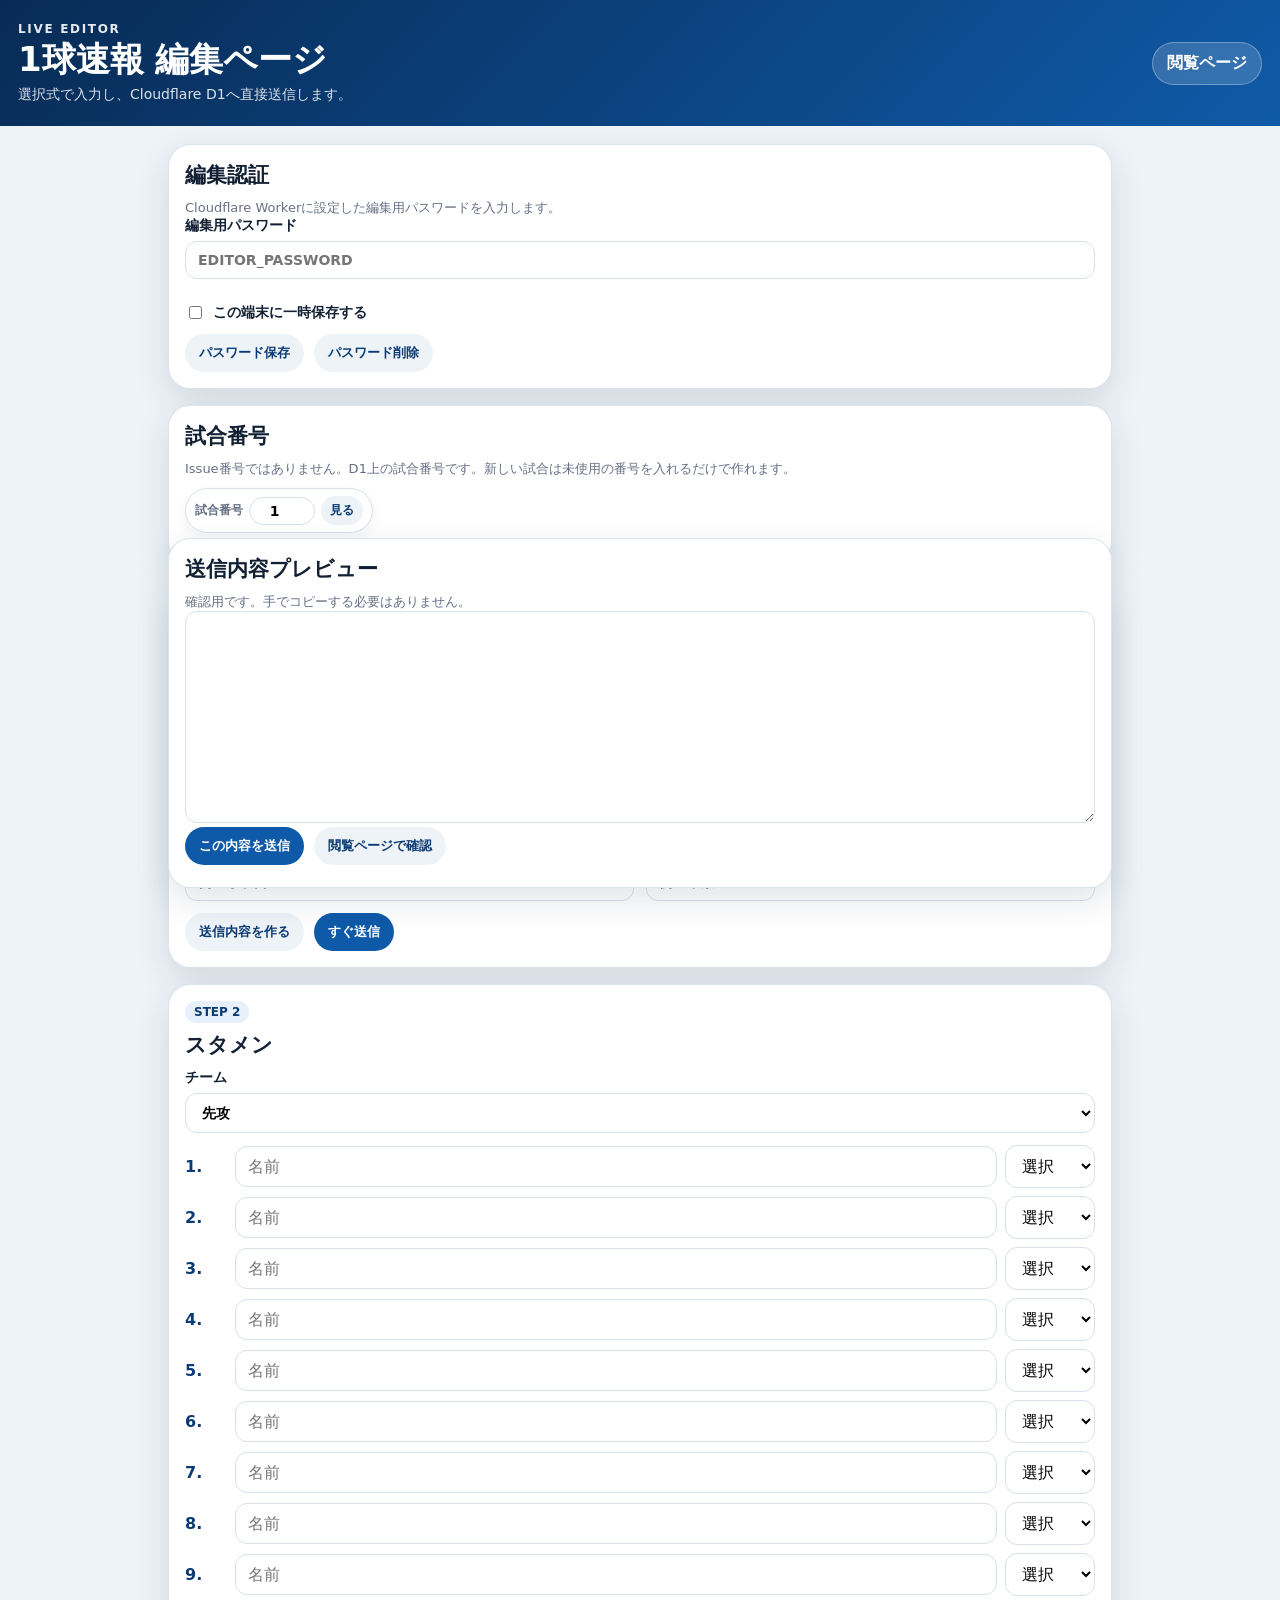
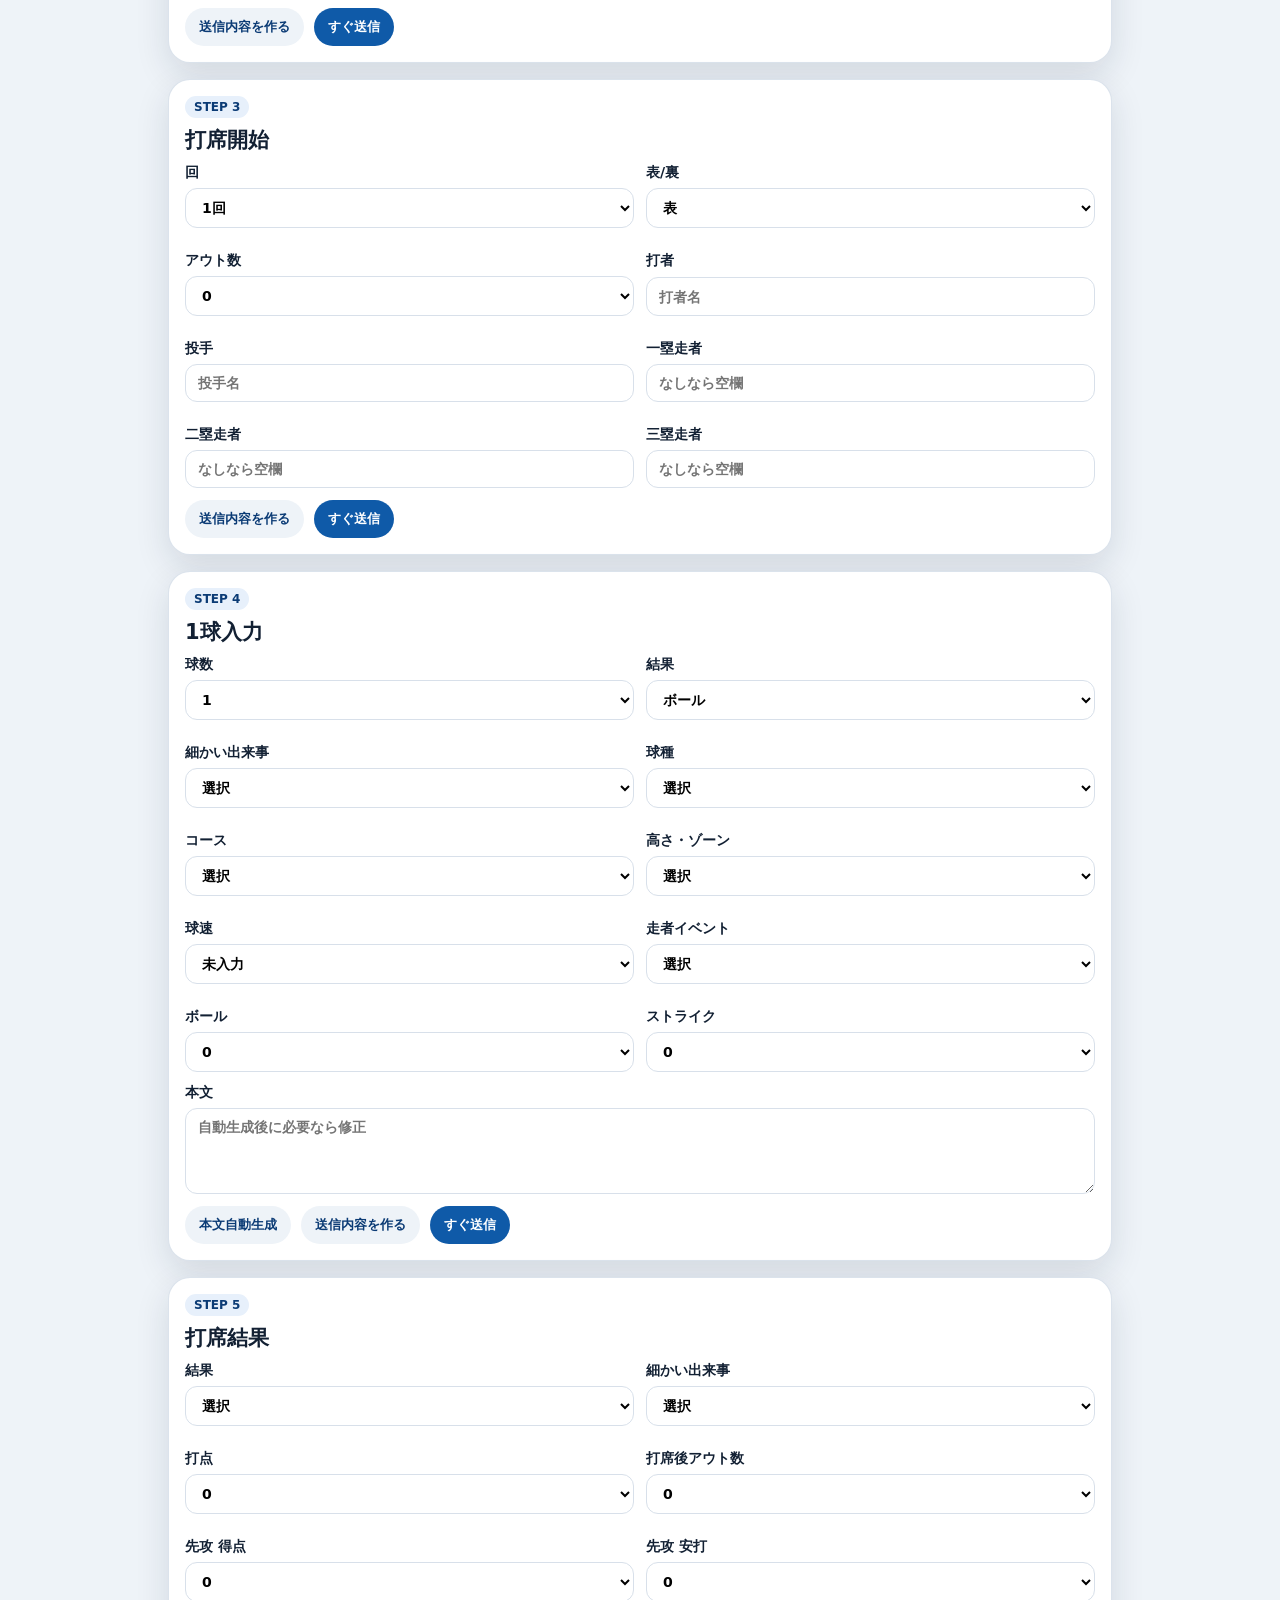
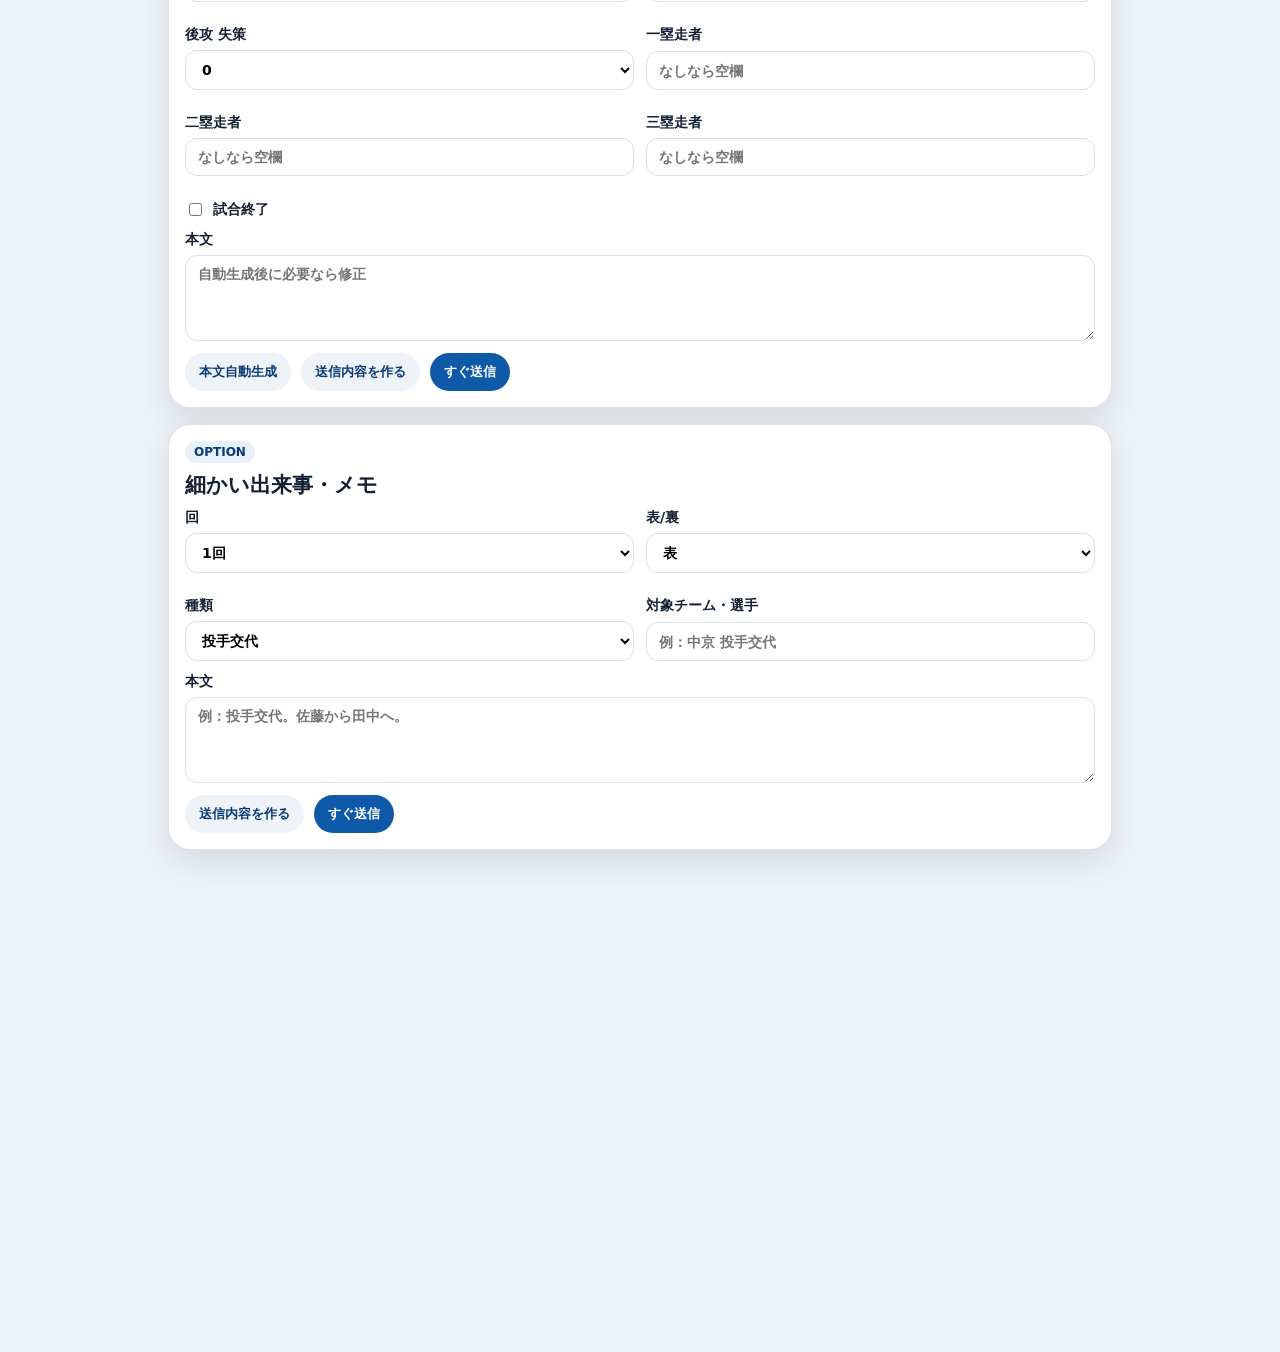
==== commit d6e74a48: "Update edit.html" ====
--- a/public/edit.html
+++ b/public/edit.html
@@ -339,8 +339,7 @@
 
     let latestCommand = null;
 
-    const positions = ["", "投", "捕", "一", "二", "三", "遊", "左", "中", "右", "D"];
-
+        const positions = ["", "投", "捕", "一", "二", "三", "遊", "左", "中", "右", "D"];
     const pitchResults = [
       "ボール",
       "見逃し",
@@ -818,13 +817,13 @@
         value("pitchType"),
         value("pitchResult"),
         value("pitchDetail"),
-        value("pitchRunner Event")
+        value("pitchRunnerEvent")
       ].filter(Boolean);
-      
+
       el("pitchText").value = pieces.join(" / ");
       saveFormValue(el("pitchText"));
     }
-    
+
     function makePitchCommand() {
       return showOutput({
         type: "pitch",
@@ -835,7 +834,7 @@
         speed: value("pitchSpeed"),
         course: value("pitchCourse"),
         zone: value("pitchZone"),
-        runnerEvent: value("pitchRunner Event"),
+        runnerEvent: value("pitchRunnerEvent"),
         ball: num("pitchBall"),
         strike: num("pitchStrike"),
         text: value("pitchText")
@@ -845,90 +844,159 @@
     async function makeAndSendPitch() {
       await sendCommand(makePitchCommand());
     }
-    
+
     function autoPaResultText() {
       const result = value("paResult");
-      const detail = value ("paDetail");
+      const detail = value("paDetail");
       const runs = num("paRuns");
       const rbi = num("paRbi");
       const bases = resultBaseText();
-      
+
       const parts = [];
-      
+
       if (result) parts.push(result);
       if (detail) parts.push(detail);
       if (runs > 0) parts.push(`${runs}点`);
       if (rbi > 0) parts.push(`${rbi}打点`);
-      parts.push(`打席後:${num("pa0utsEnd")}アウト、${bases}`);
-      
+      parts.push(`打席後：${num("paOutsEnd")}アウト、${bases}`);
+
       el("paResultText").value = parts.join(" / ");
       saveFormValue(el("paResultText"));
     }
-    
-    function makePaResult Command() {
+
+    function makePaResultCommand() {
       return showOutput({
         type: "pa_result",
         inning: num("paInning"),
         half: value("paHalf"),
         result: value("paResult"),
         detail: value("paDetail"),
-        outs: num("pa0utsEnd"),
+        outs: num("paOutsEnd"),
         runs: num("paRuns"),
         hits: num("paHits"),
         errors: num("paErrors"),
-        rbi; num("paRbi"),
+        rbi: num("paRbi"),
         base1: value("resultBase1"),
         base2: value("resultBase2"),
         base3: value("resultBase3"),
         final: value("finalCheck"),
         text: value("paResultText")
-    });
-  }
-
-async function makeAndSendPaResult()
-
-await
-
-sendCommand(make PaResult Command()); }
-
-function makeNoteCommand() {
-
-return showOutput({
-
-type: "note",
-
-inning: num("noteInning"),
-
-half: value("noteHalf"),
-
-category: value("noteCategory"),
-
-target: value("noteTarget"),
-
-text: [value("noteTarget"),
-
-value("noteText")].filter(Boolean).join( " / ")
-
-});
-
-}
-
-async function makeAndSendNote() {
-
-await
-
-sendCommand(makeNoteCommand()); }
-
-function openViewPage() {
-
-const gameNumber =
-
-getGameNumber();
-
-window.open(`./index.html?game=$ }
-
-{gameNumber}`, "_blank");
-
-function save FormValue (target) {
-
-if (!target || ! target.id || !
+      });
+    }
+
+    async function makeAndSendPaResult() {
+      await sendCommand(makePaResultCommand());
+    }
+
+    function makeNoteCommand() {
+      return showOutput({
+        type: "note",
+        inning: num("noteInning"),
+        half: value("noteHalf"),
+        category: value("noteCategory"),
+        target: value("noteTarget"),
+        text: [value("noteTarget"), value("noteText")].filter(Boolean).join(" / ")
+      });
+    }
+
+    async function makeAndSendNote() {
+      await sendCommand(makeNoteCommand());
+    }
+
+    function openViewPage() {
+      const gameNumber = getGameNumber();
+      window.open(`./index.html?game=${gameNumber}`, "_blank");
+    }
+
+    function saveFormValue(target) {
+      if (!target || !target.id || !target.hasAttribute("data-save")) return;
+
+      const key = `${STORAGE_PREFIX}${target.id}`;
+
+      if (target.type === "checkbox") {
+        localStorage.setItem(key, target.checked ? "1" : "0");
+      } else {
+        localStorage.setItem(key, target.value);
+      }
+    }
+
+    function restoreFormValues() {
+      document.querySelectorAll("[data-save]").forEach((target) => {
+        const key = `${STORAGE_PREFIX}${target.id}`;
+        const saved = localStorage.getItem(key);
+
+        if (saved === null) return;
+
+        if (target.type === "checkbox") {
+          target.checked = saved === "1";
+        } else {
+          target.value = saved;
+        }
+      });
+    }
+
+    function setupAutoSave() {
+      document.addEventListener("input", (event) => {
+        saveFormValue(event.target);
+      });
+
+      document.addEventListener("change", (event) => {
+        saveFormValue(event.target);
+      });
+    }
+
+    function initControls() {
+      fillInningSelect("paInning");
+      fillInningSelect("noteInning");
+
+      fillNumberSelect("paOuts", 2);
+      fillNumberSelect("paOutsEnd", 3);
+      fillNumberSelect("pitchNo", 30, 1);
+      fillNumberSelect("pitchBall", 3);
+      fillNumberSelect("pitchStrike", 2);
+      fillSpeedSelect("pitchSpeed");
+      fillNumberSelect("paRuns", 20);
+      fillNumberSelect("paHits", 20);
+      fillNumberSelect("paErrors", 20);
+      fillNumberSelect("paRbi", 4);
+
+      fillSelect("pitchResult", pitchResults);
+      fillSelect("pitchDetail", pitchDetails);
+      fillSelect("pitchType", pitchTypes);
+      fillSelect("pitchCourse", pitchCourses);
+      fillSelect("pitchZone", pitchZones);
+      fillSelect("pitchRunnerEvent", runnerEvents);
+      fillSelect("paResult", paResults);
+      fillSelect("paDetail", paDetails);
+      fillSelect("noteCategory", noteCategories);
+
+      buildLineupRows();
+      fillLineupTeamSelect();
+    }
+
+    function init() {
+      initControls();
+      setupAutoSave();
+      restoreFormValues();
+
+      if (!value("gameNumber")) {
+        el("gameNumber").value = "1";
+      }
+
+      const savedPassword =
+        sessionStorage.getItem(PASSWORD_KEY) ||
+        localStorage.getItem(PASSWORD_KEY) ||
+        "";
+
+      if (savedPassword) {
+        el("editorPassword").value = savedPassword;
+      }
+
+      syncTeamNames();
+      checkDh();
+    }
+
+    init();
+  </script>
+</body>
+</html>
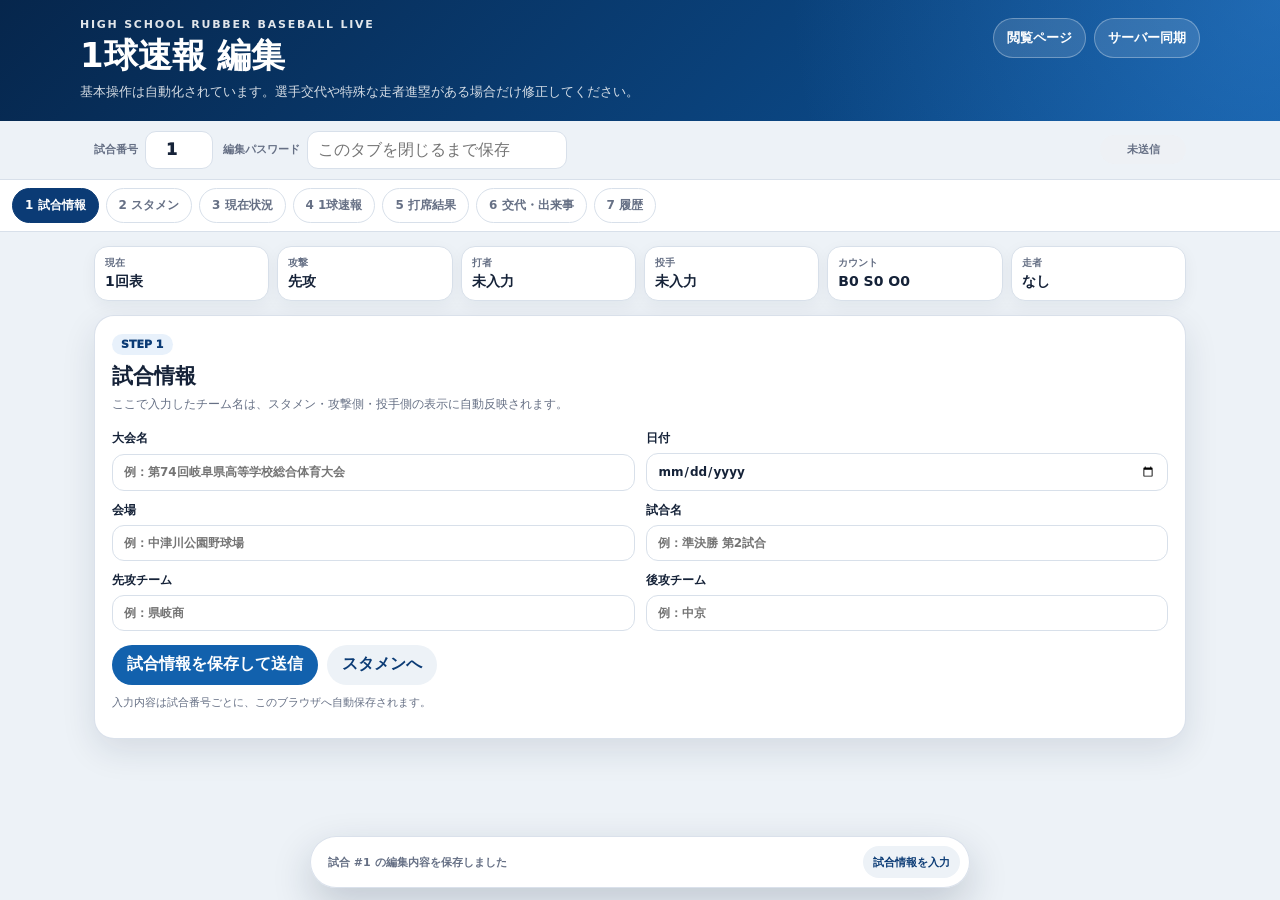
==== commit 4d33aa32: "Update edit.html" ====
--- a/public/edit.html
+++ b/public/edit.html
@@ -3,379 +3,1711 @@
 <head>
   <meta charset="utf-8">
   <meta name="viewport" content="width=device-width, initial-scale=1">
-  <title>1球速報 編集ページ</title>
-  <link rel="stylesheet" href="./style.css">
+  <meta name="theme-color" content="#082b55">
+
+  <title>高校軟式野球 1球速報編集</title>
+
+  <style>
+    :root {
+      --bg: #edf2f7;
+      --card: #ffffff;
+      --ink: #152238;
+      --muted: #667085;
+      --line: #d8e0ea;
+      --primary: #0b3b75;
+      --primary-2: #1261ad;
+      --primary-soft: #e8f1fb;
+      --green: #12814b;
+      --green-soft: #e7f6ee;
+      --red: #c52c35;
+      --red-soft: #fdeced;
+      --orange: #b46700;
+      --orange-soft: #fff3d8;
+      --dark: #111827;
+      --shadow: 0 12px 34px rgba(15, 35, 60, 0.11);
+      --radius: 20px;
+    }
+
+    * {
+      box-sizing: border-box;
+    }
+
+    html {
+      scroll-behavior: smooth;
+    }
+
+    body {
+      margin: 0;
+      background: var(--bg);
+      color: var(--ink);
+      font-family:
+        system-ui,
+        -apple-system,
+        BlinkMacSystemFont,
+        "Segoe UI",
+        "Noto Sans JP",
+        sans-serif;
+    }
+
+    button,
+    input,
+    select,
+    textarea {
+      font: inherit;
+    }
+
+    button {
+      touch-action: manipulation;
+    }
+
+    [hidden] {
+      display: none !important;
+    }
+
+    .editorHeader {
+      background:
+        radial-gradient(circle at top right, rgba(64, 147, 230, 0.38), transparent 38%),
+        linear-gradient(135deg, #06264c, #0d559c);
+      color: white;
+      padding: 18px;
+    }
+
+    .editorHeaderInner {
+      max-width: 1120px;
+      margin: 0 auto;
+      display: flex;
+      justify-content: space-between;
+      align-items: flex-start;
+      gap: 16px;
+    }
+
+    .eyebrow {
+      margin: 0 0 5px;
+      font-size: 11px;
+      font-weight: 900;
+      letter-spacing: 0.16em;
+      opacity: 0.88;
+    }
+
+    .editorHeader h1 {
+      margin: 0;
+      font-size: clamp(22px, 5vw, 34px);
+      line-height: 1.15;
+    }
+
+    .headerSub {
+      margin: 7px 0 0;
+      color: rgba(255, 255, 255, 0.83);
+      font-size: 13px;
+      line-height: 1.6;
+    }
+
+    .headerActions {
+      display: flex;
+      gap: 8px;
+      flex-wrap: wrap;
+      justify-content: flex-end;
+    }
+
+    .headerLink {
+      display: inline-flex;
+      align-items: center;
+      justify-content: center;
+      min-height: 40px;
+      padding: 8px 13px;
+      border: 1px solid rgba(255, 255, 255, 0.3);
+      border-radius: 999px;
+      background: rgba(255, 255, 255, 0.12);
+      color: white;
+      text-decoration: none;
+      font-size: 13px;
+      font-weight: 900;
+      cursor: pointer;
+    }
+
+    .controlBar {
+      position: sticky;
+      top: 0;
+      z-index: 50;
+      background: rgba(237, 242, 247, 0.96);
+      backdrop-filter: blur(12px);
+      border-bottom: 1px solid var(--line);
+    }
+
+    .controlBarInner {
+      max-width: 1120px;
+      margin: 0 auto;
+      padding: 10px 14px;
+      display: grid;
+      grid-template-columns: auto minmax(190px, 1fr) auto;
+      gap: 10px;
+      align-items: center;
+    }
+
+    .compactControl {
+      display: flex;
+      align-items: center;
+      gap: 7px;
+      min-width: 0;
+    }
+
+    .compactControl label {
+      color: var(--muted);
+      font-size: 11px;
+      font-weight: 900;
+      white-space: nowrap;
+    }
+
+    .compactControl input {
+      min-width: 0;
+      height: 38px;
+      padding: 7px 10px;
+      border: 1px solid var(--line);
+      border-radius: 11px;
+      background: white;
+    }
+
+    #gameNumber {
+      width: 68px;
+      text-align: center;
+      font-weight: 1000;
+    }
+
+    #editorPassword {
+      width: min(260px, 100%);
+    }
+
+    .connectionState {
+      display: inline-flex;
+      align-items: center;
+      justify-content: center;
+      min-width: 86px;
+      padding: 7px 10px;
+      border-radius: 999px;
+      background: #eef1f5;
+      color: var(--muted);
+      font-size: 11px;
+      font-weight: 900;
+      white-space: nowrap;
+    }
+
+    .connectionState.sending {
+      background: var(--orange-soft);
+      color: var(--orange);
+    }
+
+    .connectionState.success {
+      background: var(--green-soft);
+      color: var(--green);
+    }
+
+    .connectionState.error {
+      background: var(--red-soft);
+      color: var(--red);
+    }
+
+    .stepNav {
+      position: sticky;
+      top: 59px;
+      z-index: 45;
+      overflow-x: auto;
+      background: white;
+      border-bottom: 1px solid var(--line);
+      scrollbar-width: thin;
+    }
+
+    .stepNavInner {
+      width: max-content;
+      min-width: 100%;
+      max-width: 1120px;
+      margin: 0 auto;
+      padding: 8px 12px;
+      display: flex;
+      gap: 7px;
+    }
+
+    .stepTab {
+      border: 1px solid var(--line);
+      border-radius: 999px;
+      padding: 8px 12px;
+      background: white;
+      color: var(--muted);
+      font-size: 12px;
+      font-weight: 900;
+      cursor: pointer;
+      white-space: nowrap;
+    }
+
+    .stepTab.active {
+      border-color: var(--primary);
+      background: var(--primary);
+      color: white;
+    }
+
+    .stepTab.complete::after {
+      content: " ✓";
+      color: var(--green);
+    }
+
+    .stepTab.active.complete::after {
+      color: #bff3d7;
+    }
+
+    .editorMain {
+      max-width: 1120px;
+      margin: 0 auto;
+      padding: 14px 14px 90px;
+    }
+
+    .stateRibbon {
+      display: grid;
+      grid-template-columns: repeat(6, minmax(0, 1fr));
+      gap: 8px;
+      margin-bottom: 14px;
+    }
+
+    .stateItem {
+      min-width: 0;
+      padding: 9px 10px;
+      border: 1px solid var(--line);
+      border-radius: 14px;
+      background: white;
+      box-shadow: 0 5px 16px rgba(15, 35, 60, 0.05);
+    }
+
+    .stateItem span {
+      display: block;
+      color: var(--muted);
+      font-size: 10px;
+      font-weight: 900;
+      margin-bottom: 3px;
+    }
+
+    .stateItem strong {
+      display: block;
+      overflow: hidden;
+      text-overflow: ellipsis;
+      white-space: nowrap;
+      color: var(--ink);
+      font-size: 14px;
+    }
+
+    .panel {
+      margin-bottom: 15px;
+      padding: 17px;
+      border: 1px solid rgba(216, 224, 234, 0.95);
+      border-radius: var(--radius);
+      background: var(--card);
+      box-shadow: var(--shadow);
+    }
+
+    .panelHead {
+      display: flex;
+      justify-content: space-between;
+      align-items: flex-start;
+      gap: 12px;
+      margin-bottom: 15px;
+    }
+
+    .panelHead h2 {
+      margin: 0;
+      font-size: 21px;
+    }
+
+    .panelHead p {
+      margin: 5px 0 0;
+      color: var(--muted);
+      font-size: 12px;
+      line-height: 1.65;
+    }
+
+    .stepBadge {
+      display: inline-flex;
+      margin-bottom: 7px;
+      padding: 4px 9px;
+      border-radius: 999px;
+      background: var(--primary-soft);
+      color: var(--primary);
+      font-size: 11px;
+      font-weight: 1000;
+    }
+
+    .formGrid {
+      display: grid;
+      grid-template-columns: repeat(2, minmax(0, 1fr));
+      gap: 11px;
+    }
+
+    .formGrid.three {
+      grid-template-columns: repeat(3, minmax(0, 1fr));
+    }
+
+    .fieldLabel {
+      display: grid;
+      gap: 6px;
+      min-width: 0;
+      color: var(--ink);
+      font-size: 12px;
+      font-weight: 900;
+    }
+
+    .fieldLabel small {
+      color: var(--muted);
+      font-weight: 700;
+    }
+
+    input,
+    select,
+    textarea {
+      width: 100%;
+      min-width: 0;
+      border: 1px solid var(--line);
+      border-radius: 12px;
+      background: white;
+      color: var(--ink);
+      padding: 10px 11px;
+      outline: none;
+    }
+
+    input:focus,
+    select:focus,
+    textarea:focus {
+      border-color: var(--primary-2);
+      box-shadow: 0 0 0 3px rgba(18, 97, 173, 0.12);
+    }
+
+    textarea {
+      min-height: 90px;
+      resize: vertical;
+      line-height: 1.65;
+    }
+
+    .buttonRow {
+      display: flex;
+      gap: 9px;
+      flex-wrap: wrap;
+      margin-top: 14px;
+    }
+
+    .primaryButton,
+    .secondaryButton,
+    .dangerButton,
+    .miniButton {
+      border: 0;
+      border-radius: 999px;
+      min-height: 40px;
+      padding: 9px 15px;
+      font-weight: 900;
+      cursor: pointer;
+    }
+
+    .primaryButton {
+      background: var(--primary-2);
+      color: white;
+    }
+
+    .secondaryButton {
+      background: #edf2f7;
+      color: var(--primary);
+    }
+
+    .dangerButton {
+      background: var(--red-soft);
+      color: var(--red);
+    }
+
+    .miniButton {
+      min-height: 32px;
+      padding: 6px 10px;
+      font-size: 11px;
+      background: #edf2f7;
+      color: var(--primary);
+    }
+
+    button:disabled {
+      cursor: not-allowed;
+      opacity: 0.5;
+    }
+
+    .saveNotice {
+      margin-top: 10px;
+      color: var(--muted);
+      font-size: 11px;
+    }
+
+    .lineupTeams {
+      display: grid;
+      grid-template-columns: repeat(2, minmax(0, 1fr));
+      gap: 14px;
+    }
+
+    .lineupSide {
+      border: 1px solid var(--line);
+      border-radius: 16px;
+      overflow: hidden;
+    }
+
+    .lineupSideHead {
+      padding: 11px 12px;
+      background: #f7f9fc;
+      border-bottom: 1px solid var(--line);
+      color: var(--primary);
+      font-weight: 1000;
+    }
+
+    .lineupRows {
+      display: grid;
+      gap: 7px;
+      padding: 10px;
+    }
+
+    .lineupRow {
+      display: grid;
+      grid-template-columns: 34px minmax(0, 1fr) 82px;
+      gap: 7px;
+      align-items: center;
+    }
+
+    .lineupOrder {
+      color: var(--primary);
+      font-size: 13px;
+      font-weight: 1000;
+      text-align: center;
+    }
+
+    .currentCard {
+      display: grid;
+      grid-template-columns: minmax(0, 1.4fr) minmax(260px, 0.8fr);
+      gap: 14px;
+    }
+
+    .currentSummary {
+      padding: 15px;
+      border-radius: 17px;
+      background:
+        radial-gradient(circle at top right, rgba(88, 164, 236, 0.2), transparent 40%),
+        #f5f9fd;
+      border: 1px solid #d5e4f3;
+    }
+
+    .currentSummaryTop {
+      display: flex;
+      justify-content: space-between;
+      gap: 10px;
+      align-items: center;
+      margin-bottom: 13px;
+    }
+
+    .currentSummaryTop strong {
+      color: var(--primary);
+      font-size: 19px;
+    }
+
+    .countVisual {
+      display: flex;
+      gap: 7px;
+    }
+
+    .countVisual div {
+      min-width: 45px;
+      padding: 7px;
+      text-align: center;
+      border: 1px solid var(--line);
+      border-radius: 12px;
+      background: white;
+    }
+
+    .countVisual span {
+      display: block;
+      color: var(--muted);
+      font-size: 10px;
+      font-weight: 1000;
+    }
+
+    .countVisual b {
+      display: block;
+      font-size: 21px;
+      line-height: 1;
+      color: var(--primary);
+    }
+
+    .currentPlayers {
+      display: grid;
+      grid-template-columns: 1fr 1fr;
+      gap: 9px;
+    }
+
+    .currentPlayers div {
+      padding: 10px;
+      border: 1px solid var(--line);
+      border-radius: 13px;
+      background: white;
+    }
+
+    .currentPlayers span {
+      display: block;
+      margin-bottom: 3px;
+      color: var(--muted);
+      font-size: 10px;
+      font-weight: 900;
+    }
+
+    .currentPlayers strong {
+      font-size: 16px;
+    }
+
+    .baseSummary {
+      margin-top: 10px;
+      padding: 10px;
+      border: 1px solid var(--line);
+      border-radius: 13px;
+      background: white;
+      font-size: 12px;
+      line-height: 1.65;
+    }
+
+    .quickChoiceGrid {
+      display: flex;
+      gap: 7px;
+      flex-wrap: wrap;
+    }
+
+    .choiceButton {
+      border: 1px solid var(--line);
+      border-radius: 11px;
+      padding: 8px 10px;
+      background: white;
+      color: var(--ink);
+      font-size: 12px;
+      font-weight: 900;
+      cursor: pointer;
+    }
+
+    .choiceButton.selected {
+      border-color: var(--primary);
+      background: var(--primary);
+      color: white;
+    }
+
+    .pitchEditorGrid,
+    .resultEditorGrid {
+      display: grid;
+      grid-template-columns: minmax(300px, 1fr) minmax(280px, 0.86fr);
+      gap: 16px;
+      align-items: start;
+    }
+
+    .diagramCard {
+      padding: 13px;
+      border: 1px solid var(--line);
+      border-radius: 17px;
+      background: #f8fafc;
+    }
+
+    .diagramTitle {
+      display: flex;
+      justify-content: space-between;
+      align-items: center;
+      gap: 8px;
+      margin-bottom: 10px;
+    }
+
+    .diagramTitle strong {
+      font-size: 14px;
+    }
+
+    .diagramTitle span {
+      color: var(--muted);
+      font-size: 10px;
+    }
+
+    .zoneArea {
+      display: grid;
+      grid-template-columns: 54px minmax(220px, 390px);
+      gap: 8px;
+      justify-content: center;
+      align-items: stretch;
+    }
+
+    .zoneSideLabels {
+      display: grid;
+      grid-template-rows: repeat(5, 1fr);
+      gap: 4px;
+    }
+
+    .zoneSideLabels span {
+      display: flex;
+      align-items: center;
+      justify-content: flex-end;
+      color: var(--muted);
+      font-size: 9px;
+      font-weight: 900;
+    }
+
+    .strikeZone {
+      aspect-ratio: 1;
+      display: grid;
+      grid-template-columns: repeat(5, 1fr);
+      grid-template-rows: repeat(5, 1fr);
+      gap: 4px;
+      padding: 6px;
+      border-radius: 15px;
+      background: #dbe5ef;
+    }
+
+    .zoneCell {
+      position: relative;
+      min-width: 0;
+      border: 0;
+      border-radius: 8px;
+      background: #ffffff;
+      color: var(--muted);
+      cursor: pointer;
+      font-size: 8px;
+      font-weight: 900;
+    }
+
+    .zoneCell.zoneStrike {
+      background: #edf6ff;
+      outline: 1px solid #b7d4ef;
+    }
+
+    .zoneCell.zoneBall {
+      background: #f7f8fa;
+    }
+
+    .zoneCell.selected {
+      background: var(--primary);
+      color: white;
+      box-shadow: 0 0 0 3px rgba(11, 59, 117, 0.18);
+    }
+
+    .zoneBottomLabels {
+      display: grid;
+      grid-template-columns: repeat(5, 1fr);
+      gap: 4px;
+      margin: 6px 0 0 62px;
+      color: var(--muted);
+      font-size: 9px;
+      font-weight: 900;
+      text-align: center;
+    }
+
+    .pitchResultPanel {
+      display: grid;
+      gap: 11px;
+    }
+
+    .choiceGroup {
+      display: grid;
+      gap: 7px;
+    }
+
+    .choiceGroupTitle {
+      color: var(--muted);
+      font-size: 10px;
+      font-weight: 1000;
+      letter-spacing: 0.08em;
+    }
+
+    .generatedText {
+      padding: 12px;
+      border: 1px solid #cedbe8;
+      border-radius: 14px;
+      background: #f7fbff;
+    }
+
+    .generatedText span {
+      display: block;
+      margin-bottom: 5px;
+      color: var(--primary);
+      font-size: 10px;
+      font-weight: 1000;
+    }
+
+    .generatedText p {
+      margin: 0;
+      line-height: 1.75;
+      font-size: 14px;
+      white-space: pre-wrap;
+    }
+
+    .fieldDiagramWrap {
+      display: grid;
+      grid-template-columns: minmax(300px, 1fr) minmax(230px, 0.7fr);
+      gap: 14px;
+      align-items: start;
+    }
+
+    .fieldDiagram {
+      position: relative;
+      width: min(100%, 520px);
+      aspect-ratio: 1.18;
+      margin: 0 auto;
+      overflow: hidden;
+      border: 1px solid #b9d7b7;
+      border-radius: 50% 50% 18px 18px;
+      background:
+        radial-gradient(circle at 50% 83%, #d7b68a 0 7%, transparent 7.5%),
+        linear-gradient(45deg, transparent 49.5%, rgba(255,255,255,0.65) 50%, transparent 50.5%),
+        linear-gradient(-45deg, transparent 49.5%, rgba(255,255,255,0.65) 50%, transparent 50.5%),
+        radial-gradient(circle at 50% 70%, #d6b081 0 24%, transparent 24.5%),
+        linear-gradient(#8ac27d, #66aa62);
+    }
+
+    .fieldDiamond {
+      position: absolute;
+      left: 50%;
+      top: 61%;
+      width: 31%;
+      aspect-ratio: 1;
+      transform: translate(-50%, -50%) rotate(45deg);
+      border: 2px solid rgba(255, 255, 255, 0.75);
+      background: rgba(218, 179, 128, 0.72);
+    }
+
+    .fieldPosition {
+      position: absolute;
+      transform: translate(-50%, -50%);
+      min-width: 39px;
+      min-height: 35px;
+      border: 1px solid rgba(8, 43, 85, 0.25);
+      border-radius: 999px;
+      background: rgba(255, 255, 255, 0.93);
+      color: var(--primary);
+      font-size: 11px;
+      font-weight: 1000;
+      cursor: pointer;
+      box-shadow: 0 4px 12px rgba(15, 35, 60, 0.12);
+    }
+
+    .fieldPosition.selected {
+      background: var(--primary);
+      color: white;
+      box-shadow: 0 0 0 4px rgba(11, 59, 117, 0.2);
+    }
+
+    .field-cf { left: 50%; top: 12%; }
+    .field-lf { left: 20%; top: 25%; }
+    .field-rf { left: 80%; top: 25%; }
+    .field-ss { left: 38%; top: 43%; }
+    .field-2b { left: 62%; top: 43%; }
+    .field-3b { left: 28%; top: 62%; }
+    .field-1b { left: 72%; top: 62%; }
+    .field-p  { left: 50%; top: 61%; }
+    .field-c  { left: 50%; top: 88%; }
+    .field-fl { left: 10%; top: 67%; }
+    .field-fr { left: 90%; top: 67%; }
+
+    .resultOptions {
+      display: grid;
+      gap: 13px;
+    }
+
+    .adjustBox {
+      margin-top: 14px;
+      padding: 13px;
+      border: 1px dashed #c4d1df;
+      border-radius: 15px;
+      background: #fafcff;
+    }
+
+    .adjustBox summary {
+      cursor: pointer;
+      color: var(--primary);
+      font-size: 12px;
+      font-weight: 1000;
+    }
+
+    .adjustBoxContent {
+      margin-top: 12px;
+    }
+
+    .subPanel {
+      margin-top: 14px;
+      padding: 14px;
+      border: 1px solid var(--line);
+      border-radius: 16px;
+      background: #fafcff;
+    }
+
+    .subPanel h3 {
+      margin: 0 0 11px;
+      font-size: 16px;
+    }
+
+    .historyToolbar {
+      display: flex;
+      gap: 9px;
+      flex-wrap: wrap;
+      margin-bottom: 12px;
+    }
+
+    .historyList {
+      display: grid;
+      gap: 8px;
+    }
+
+    .historyItem {
+      display: grid;
+      grid-template-columns: 68px minmax(0, 1fr) auto;
+      gap: 10px;
+      align-items: start;
+      padding: 11px;
+      border: 1px solid var(--line);
+      border-radius: 14px;
+      background: white;
+    }
+
+    .historyType {
+      padding: 4px 6px;
+      border-radius: 999px;
+      background: var(--primary-soft);
+      color: var(--primary);
+      font-size: 10px;
+      font-weight: 1000;
+      text-align: center;
+    }
+
+    .historyBody strong {
+      display: block;
+      font-size: 12px;
+      margin-bottom: 4px;
+    }
+
+    .historyBody p {
+      margin: 0;
+      color: var(--muted);
+      font-size: 11px;
+      line-height: 1.55;
+      overflow-wrap: anywhere;
+    }
+
+    .emptyBox {
+      padding: 20px;
+      border: 1px dashed var(--line);
+      border-radius: 15px;
+      color: var(--muted);
+      text-align: center;
+      font-size: 12px;
+    }
+
+    .stickyActionBar {
+      position: fixed;
+      z-index: 60;
+      left: 50%;
+      bottom: 12px;
+      width: min(calc(100% - 24px), 660px);
+      transform: translateX(-50%);
+      display: flex;
+      justify-content: space-between;
+      align-items: center;
+      gap: 9px;
+      padding: 9px;
+      border: 1px solid rgba(216, 224, 234, 0.95);
+      border-radius: 999px;
+      background: rgba(255, 255, 255, 0.96);
+      backdrop-filter: blur(12px);
+      box-shadow: 0 16px 40px rgba(15, 35, 60, 0.2);
+    }
+
+    .stickyActionBar span {
+      min-width: 0;
+      padding-left: 8px;
+      overflow: hidden;
+      color: var(--muted);
+      font-size: 11px;
+      font-weight: 800;
+      text-overflow: ellipsis;
+      white-space: nowrap;
+    }
+
+    .toast {
+      position: fixed;
+      z-index: 100;
+      left: 50%;
+      bottom: 82px;
+      max-width: min(90vw, 520px);
+      transform: translateX(-50%) translateY(15px);
+      padding: 10px 14px;
+      border-radius: 999px;
+      background: var(--dark);
+      color: white;
+      font-size: 12px;
+      font-weight: 900;
+      opacity: 0;
+      pointer-events: none;
+      transition: 0.2s ease;
+    }
+
+    .toast.show {
+      transform: translateX(-50%) translateY(0);
+      opacity: 1;
+    }
+
+    .warningText {
+      color: var(--red);
+      font-size: 11px;
+      font-weight: 800;
+    }
+
+    @media (max-width: 850px) {
+      .stateRibbon {
+        grid-template-columns: repeat(3, minmax(0, 1fr));
+      }
+
+      .currentCard,
+      .pitchEditorGrid,
+      .resultEditorGrid,
+      .fieldDiagramWrap {
+        grid-template-columns: 1fr;
+      }
+
+      .lineupTeams {
+        grid-template-columns: 1fr;
+      }
+    }
+
+    @media (max-width: 640px) {
+      .editorHeaderInner {
+        display: grid;
+      }
+
+      .headerActions {
+        justify-content: flex-start;
+      }
+
+      .controlBarInner {
+        grid-template-columns: auto 1fr;
+      }
+
+      .connectionState {
+        grid-column: 1 / -1;
+        justify-self: start;
+      }
+
+      .stepNav {
+        top: 102px;
+      }
+
+      .stateRibbon {
+        grid-template-columns: repeat(2, minmax(0, 1fr));
+      }
+
+      .formGrid,
+      .formGrid.three,
+      .currentPlayers {
+        grid-template-columns: 1fr;
+      }
+
+      .lineupRow {
+        grid-template-columns: 31px minmax(0, 1fr) 72px;
+      }
+
+      .zoneArea {
+        grid-template-columns: 42px minmax(210px, 1fr);
+      }
+
+      .zoneBottomLabels {
+        margin-left: 50px;
+      }
+
+      .fieldDiagram {
+        min-height: 310px;
+      }
+
+      .stickyActionBar {
+        border-radius: 18px;
+      }
+    }
+  </style>
 </head>
+
 <body>
-  <header class="topbar">
-    <div>
-      <p class="eyebrow">LIVE EDITOR</p>
-      <h1>1球速報 編集ページ</h1>
-      <p class="sub">選択式で入力し、Cloudflare D1へ直接送信します。</p>
-    </div>
-
-    <div class="buttonRow">
-      <a class="editLink" href="./index.html">閲覧ページ</a>
+  <header class="editorHeader">
+    <div class="editorHeaderInner">
+      <div>
+        <p class="eyebrow">HIGH SCHOOL RUBBER BASEBALL LIVE</p>
+        <h1>1球速報 編集</h1>
+        <p class="headerSub">
+          基本操作は自動化されています。選手交代や特殊な走者進塁がある場合だけ修正してください。
+        </p>
+      </div>
+
+      <div class="headerActions">
+        <a class="headerLink" href="./index.html" target="_blank" rel="noreferrer">
+          閲覧ページ
+        </a>
+
+        <button class="headerLink" type="button" id="serverSyncTop">
+          サーバー同期
+        </button>
+      </div>
     </div>
   </header>
 
-  <main class="container editorContainer">
-    <section class="panel">
-      <h2>編集認証</h2>
-      <p class="help">Cloudflare Workerに設定した編集用パスワードを入力します。</p>
-
-      <label>編集用パスワード
-        <input id="editorPassword" type="password" placeholder="EDITOR_PASSWORD">
-      </label>
-
-      <label class="checkLabel">
-        <input id="rememberPassword" type="checkbox">
-        この端末に一時保存する
-      </label>
-
-      <div class="buttonRow">
-        <button class="button secondary" type="button" onclick="saveEditorPassword()">パスワード保存</button>
-        <button class="button secondary" type="button" onclick="clearEditorPassword()">パスワード削除</button>
+  <div class="controlBar">
+    <div class="controlBarInner">
+      <div class="compactControl">
+        <label for="gameNumber">試合番号</label>
+        <input id="gameNumber" type="number" min="1" inputmode="numeric" value="1">
+      </div>
+
+      <div class="compactControl">
+        <label for="editorPassword">編集パスワード</label>
+        <input
+          id="editorPassword"
+          type="password"
+          autocomplete="current-password"
+          placeholder="このタブを閉じるまで保存"
+        >
+      </div>
+
+      <span id="connectionState" class="connectionState">未送信</span>
+    </div>
+  </div>
+
+  <nav class="stepNav" aria-label="編集ステップ">
+    <div class="stepNavInner">
+      <button class="stepTab active" data-tab="match">1 試合情報</button>
+      <button class="stepTab" data-tab="lineup">2 スタメン</button>
+      <button class="stepTab" data-tab="state">3 現在状況</button>
+      <button class="stepTab" data-tab="pitch">4 1球速報</button>
+      <button class="stepTab" data-tab="result">5 打席結果</button>
+      <button class="stepTab" data-tab="change">6 交代・出来事</button>
+      <button class="stepTab" data-tab="history">7 履歴</button>
+    </div>
+  </nav>
+
+  <main class="editorMain">
+    <section class="stateRibbon">
+      <div class="stateItem">
+        <span>現在</span>
+        <strong id="ribbonInning">1回表</strong>
+      </div>
+
+      <div class="stateItem">
+        <span>攻撃</span>
+        <strong id="ribbonAttack">先攻</strong>
+      </div>
+
+      <div class="stateItem">
+        <span>打者</span>
+        <strong id="ribbonBatter">未入力</strong>
+      </div>
+
+      <div class="stateItem">
+        <span>投手</span>
+        <strong id="ribbonPitcher">未入力</strong>
+      </div>
+
+      <div class="stateItem">
+        <span>カウント</span>
+        <strong id="ribbonCount">B0 S0 O0</strong>
+      </div>
+
+      <div class="stateItem">
+        <span>走者</span>
+        <strong id="ribbonBases">なし</strong>
       </div>
     </section>
 
-    <section class="panel">
-      <h2>試合番号</h2>
-      <p class="help">Issue番号ではありません。D1上の試合番号です。新しい試合は未使用の番号を入れるだけで作れます。</p>
-
-      <div class="gameMiniSelector">
-        <span>試合番号</span>
-        <input id="gameNumber" data-save type="number" min="1" inputmode="numeric" placeholder="1">
-        <button type="button" onclick="openViewPage()">見る</button>
+    <!-- STEP 1 -->
+    <section class="panel tabPanel" data-panel="match">
+      <div class="panelHead">
+        <div>
+          <span class="stepBadge">STEP 1</span>
+          <h2>試合情報</h2>
+          <p>ここで入力したチーム名は、スタメン・攻撃側・投手側の表示に自動反映されます。</p>
+        </div>
+      </div>
+
+      <div class="formGrid">
+        <label class="fieldLabel">
+          大会名
+          <input id="matchTitle" placeholder="例：第74回岐阜県高等学校総合体育大会">
+        </label>
+
+        <label class="fieldLabel">
+          日付
+          <input id="matchDate" type="date">
+        </label>
+
+        <label class="fieldLabel">
+          会場
+          <input id="matchVenue" placeholder="例：中津川公園野球場">
+        </label>
+
+        <label class="fieldLabel">
+          試合名
+          <input id="matchRound" placeholder="例：準決勝 第2試合">
+        </label>
+
+        <label class="fieldLabel">
+          先攻チーム
+          <input id="awayTeam" placeholder="例：県岐商">
+        </label>
+
+        <label class="fieldLabel">
+          後攻チーム
+          <input id="homeTeam" placeholder="例：中京">
+        </label>
+      </div>
+
+      <div class="buttonRow">
+        <button class="primaryButton" type="button" id="sendMatch">
+          試合情報を保存して送信
+        </button>
+
+        <button class="secondaryButton" type="button" data-next-tab="lineup">
+          スタメンへ
+        </button>
+      </div>
+
+      <p class="saveNotice">入力内容は試合番号ごとに、このブラウザへ自動保存されます。</p>
+    </section>
+
+    <!-- STEP 2 -->
+    <section class="panel tabPanel" data-panel="lineup" hidden>
+      <div class="panelHead">
+        <div>
+          <span class="stepBadge">STEP 2</span>
+          <h2>スタメン</h2>
+          <p>投手は守備位置「投」または「P」の選手から自動取得します。</p>
+        </div>
+      </div>
+
+      <div class="lineupTeams">
+        <div class="lineupSide">
+          <div class="lineupSideHead" id="awayLineupHead">先攻</div>
+          <div class="lineupRows" id="awayLineupRows"></div>
+        </div>
+
+        <div class="lineupSide">
+          <div class="lineupSideHead" id="homeLineupHead">後攻</div>
+          <div class="lineupRows" id="homeLineupRows"></div>
+        </div>
+      </div>
+
+      <div class="buttonRow">
+        <button class="primaryButton" type="button" id="sendLineups">
+          両チームのスタメンを保存して送信
+        </button>
+
+        <button class="secondaryButton" type="button" data-next-tab="state">
+          現在状況へ
+        </button>
       </div>
     </section>
 
-    <section class="panel">
-      <p class="stepLabel">STEP 1</p>
-      <h2>大会・試合情報</h2>
-
-      <div class="formGrid">
-        <label>大会名
-          <input id="matchTitle" data-save placeholder="例：第74回岐阜県高等学校総合体育大会 軟式野球競技">
-        </label>
-
-        <label>日付
-          <input id="matchDate" data-save type="date">
-        </label>
-
-        <label>会場
-          <input id="matchVenue" data-save placeholder="例：中津川公園野球場">
-        </label>
-
-        <label>試合名
-          <input id="matchRound" data-save placeholder="例：準決勝 第2試合">
-        </label>
-
-        <label>先攻チーム
-          <input id="awayTeam" data-save placeholder="例：県岐商" oninput="syncTeamNames()">
-        </label>
-
-        <label>後攻チーム
-          <input id="homeTeam" data-save placeholder="例：中京" oninput="syncTeamNames()">
-        </label>
+    <!-- STEP 3 -->
+    <section class="panel tabPanel" data-panel="state" hidden>
+      <div class="panelHead">
+        <div>
+          <span class="stepBadge">STEP 3</span>
+          <h2>現在の試合状況</h2>
+          <p>通常は自動更新されます。試合開始時や、記録修正が必要な場合だけ操作します。</p>
+        </div>
       </div>
 
+      <div class="currentCard">
+        <div class="currentSummary">
+          <div class="currentSummaryTop">
+            <strong id="currentSummaryInning">1回表</strong>
+
+            <div class="countVisual">
+              <div>
+                <span>B</span>
+                <b id="summaryBalls">0</b>
+              </div>
+              <div>
+                <span>S</span>
+                <b id="summaryStrikes">0</b>
+              </div>
+              <div>
+                <span>O</span>
+                <b id="summaryOuts">0</b>
+              </div>
+            </div>
+          </div>
+
+          <div class="currentPlayers">
+            <div>
+              <span>打者</span>
+              <strong id="summaryBatter">未入力</strong>
+            </div>
+
+            <div>
+              <span>投手</span>
+              <strong id="summaryPitcher">未入力</strong>
+            </div>
+          </div>
+
+          <div class="baseSummary" id="summaryBases">
+            走者なし
+          </div>
+        </div>
+
+        <div class="formGrid">
+          <label class="fieldLabel">
+            回
+            <select id="stateInning"></select>
+          </label>
+
+          <label class="fieldLabel">
+            表・裏
+            <select id="stateHalf">
+              <option value="top">表</option>
+              <option value="bottom">裏</option>
+            </select>
+          </label>
+
+          <label class="fieldLabel">
+            アウト
+            <select id="stateOuts">
+              <option value="0">0</option>
+              <option value="1">1</option>
+              <option value="2">2</option>
+            </select>
+          </label>
+
+          <label class="fieldLabel">
+            打席の左右
+            <select id="batterSide">
+              <option value="right">右打者</option>
+              <option value="left">左打者</option>
+            </select>
+          </label>
+
+          <label class="fieldLabel">
+            打者
+            <input id="stateBatter" list="playerNames" placeholder="自動入力">
+          </label>
+
+          <label class="fieldLabel">
+            投手
+            <input id="statePitcher" list="playerNames" placeholder="自動入力">
+          </label>
+
+          <label class="fieldLabel">
+            一塁走者
+            <input id="stateBase1" list="playerNames" placeholder="なし">
+          </label>
+
+          <label class="fieldLabel">
+            二塁走者
+            <input id="stateBase2" list="playerNames" placeholder="なし">
+          </label>
+
+          <label class="fieldLabel">
+            三塁走者
+            <input id="stateBase3" list="playerNames" placeholder="なし">
+          </label>
+        </div>
+      </div>
+
+      <datalist id="playerNames"></datalist>
+
       <div class="buttonRow">
-        <button class="button secondary" type="button" onclick="makeMatchCommand()">送信内容を作る</button>
-        <button class="button" type="button" onclick="makeAndSendMatch()">すぐ送信</button>
+        <button class="secondaryButton" type="button" id="applyCurrentState">
+          状況だけ反映
+        </button>
+
+        <button class="primaryButton" type="button" id="startPlateAppearance">
+          この状態で打席開始
+        </button>
+
+        <button class="secondaryButton" type="button" data-next-tab="pitch">
+          1球速報へ
+        </button>
       </div>
     </section>
 
-    <section class="panel">
-      <p class="stepLabel">STEP 2</p>
-      <h2>スタメン</h2>
-
-      <label>チーム
-        <select id="lineupTeam" data-save></select>
-      </label>
-
-      <div id="lineupRows" class="lineupEditor"></div>
-
-      <div id="pitcherRow" class="pitcherRow" hidden>
-        <h3>P.</h3>
-
-        <div class="lineupInputRow">
-          <span>P.</span>
-          <input id="pitcherName" data-save placeholder="投手名">
-          <select id="pitcherPosition" disabled>
-            <option value="P">P</option>
-          </select>
+    <!-- STEP 4 -->
+    <section class="panel tabPanel" data-panel="pitch" hidden>
+      <div class="panelHead">
+        <div>
+          <span class="stepBadge">STEP 4</span>
+          <h2>1球速報</h2>
+          <p>
+            位置と結果を選び、送信します。打席開始が未送信の場合は自動で先に送信されます。
+          </p>
         </div>
       </div>
 
-      <div class="buttonRow">
-        <button class="button secondary" type="button" onclick="makeLineupCommand()">送信内容を作る</button>
-        <button class="button" type="button" onclick="makeAndSendLineup()">すぐ送信</button>
+      <div class="pitchEditorGrid">
+        <div class="diagramCard">
+          <div class="diagramTitle">
+            <strong>投球位置</strong>
+            <span>打者から見た外角・内角</span>
+          </div>
+
+          <div class="zoneArea">
+            <div class="zoneSideLabels">
+              <span>高く外れる</span>
+              <span>高め</span>
+              <span>真ん中</span>
+              <span>低め</span>
+              <span>低く外れる</span>
+            </div>
+
+            <div class="strikeZone" id="strikeZone"></div>
+          </div>
+
+          <div class="zoneBottomLabels">
+            <span>外へ外れる</span>
+            <span>外角</span>
+            <span>中央</span>
+            <span>内角</span>
+            <span>内へ外れる</span>
+          </div>
+
+          <p class="saveNotice">
+            選択中：<strong id="selectedZoneText">未選択</strong>
+          </p>
+        </div>
+
+        <div class="pitchResultPanel">
+          <div class="choiceGroup">
+            <div class="choiceGroupTitle">投球結果</div>
+            <div class="quickChoiceGrid" id="pitchResultChoices"></div>
+          </div>
+
+          <div class="formGrid">
+            <label class="fieldLabel">
+              球種
+              <select id="pitchType"></select>
+            </label>
+
+            <label class="fieldLabel">
+              球速
+              <select id="pitchSpeed"></select>
+            </label>
+
+            <label class="fieldLabel">
+              補足
+              <select id="pitchDetail"></select>
+            </label>
+
+            <label class="fieldLabel">
+              球数
+              <input id="pitchNumberDisplay" readonly>
+            </label>
+          </div>
+
+          <div class="generatedText">
+            <span>自動生成される速報本文</span>
+            <p id="pitchTextPreview">投球位置と結果を選択してください。</p>
+          </div>
+
+          <label class="fieldLabel">
+            本文を手動修正
+            <textarea id="pitchTextManual" placeholder="空欄なら自動生成文を使用"></textarea>
+          </label>
+
+          <div class="buttonRow">
+            <button class="primaryButton" type="button" id="sendPitch">
+              この1球を送信
+            </button>
+
+            <button class="secondaryButton" type="button" id="clearPitchDraft">
+              選択をリセット
+            </button>
+          </div>
+        </div>
       </div>
     </section>
 
-    <section class="panel">
-      <p class="stepLabel">STEP 3</p>
-      <h2>打席開始</h2>
-
-      <div class="formGrid">
-        <label>回
-          <select id="paInning" data-save></select>
-        </label>
-
-        <label>表/裏
-          <select id="paHalf" data-save onchange="syncTeamNames()">
-            <option value="top">表</option>
-            <option value="bottom">裏</option>
-          </select>
-        </label>
-
-        <label>アウト数
-          <select id="paOuts" data-save></select>
-        </label>
-
-        <label>打者
-          <input id="paBatter" data-save placeholder="打者名">
-        </label>
-
-        <label>投手
-          <input id="paPitcher" data-save placeholder="投手名">
-        </label>
-
-        <label>一塁走者
-          <input id="paBase1" data-save placeholder="なしなら空欄">
-        </label>
-
-        <label>二塁走者
-          <input id="paBase2" data-save placeholder="なしなら空欄">
-        </label>
-
-        <label>三塁走者
-          <input id="paBase3" data-save placeholder="なしなら空欄">
-        </label>
+    <!-- STEP 5 -->
+    <section class="panel tabPanel" data-panel="result" hidden>
+      <div class="panelHead">
+        <div>
+          <span class="stepBadge">STEP 5</span>
+          <h2>打席結果</h2>
+          <p>
+            打球が飛んだ守備位置と結果を選択します。一般的な進塁は自動提案されます。
+          </p>
+        </div>
       </div>
 
+      <div class="fieldDiagramWrap">
+        <div class="diagramCard">
+          <div class="diagramTitle">
+            <strong>打球位置・処理した守備位置</strong>
+            <span>位置をタップ</span>
+          </div>
+
+          <div class="fieldDiagram" id="fieldDiagram">
+            <div class="fieldDiamond"></div>
+
+            <button class="fieldPosition field-cf" data-field="中">中</button>
+            <button class="fieldPosition field-lf" data-field="左">左</button>
+            <button class="fieldPosition field-rf" data-field="右">右</button>
+            <button class="fieldPosition field-ss" data-field="遊">遊</button>
+            <button class="fieldPosition field-2b" data-field="二">二</button>
+            <button class="fieldPosition field-3b" data-field="三">三</button>
+            <button class="fieldPosition field-1b" data-field="一">一</button>
+            <button class="fieldPosition field-p" data-field="投">投</button>
+            <button class="fieldPosition field-c" data-field="捕">捕</button>
+            <button class="fieldPosition field-fl" data-field="左翼線">左線</button>
+            <button class="fieldPosition field-fr" data-field="右翼線">右線</button>
+          </div>
+
+          <p class="saveNotice">
+            選択中：<strong id="selectedFieldText">未選択</strong>
+          </p>
+        </div>
+
+        <div class="resultOptions">
+          <div class="choiceGroup">
+            <div class="choiceGroupTitle">プレー結果</div>
+            <div class="quickChoiceGrid" id="playResultChoices"></div>
+          </div>
+
+          <div class="choiceGroup">
+            <div class="choiceGroupTitle">打球の種類</div>
+            <div class="quickChoiceGrid" id="ballTypeChoices"></div>
+          </div>
+
+          <div class="formGrid">
+            <label class="fieldLabel">
+              プレー詳細
+              <select id="playDetail"></select>
+            </label>
+
+            <label class="fieldLabel">
+              打点
+              <select id="resultRbi"></select>
+            </label>
+          </div>
+        </div>
+      </div>
+
+      <details class="adjustBox" open>
+        <summary>結果後の得点・アウト・走者を確認</summary>
+
+        <div class="adjustBoxContent">
+          <div class="formGrid three">
+            <label class="fieldLabel">
+              このプレーの得点
+              <select id="resultRuns"></select>
+            </label>
+
+            <label class="fieldLabel">
+              このプレーの安打
+              <select id="resultHits"></select>
+            </label>
+
+            <label class="fieldLabel">
+              このプレーの失策
+              <select id="resultErrors"></select>
+            </label>
+
+            <label class="fieldLabel">
+              プレー後アウト数
+              <select id="resultOuts"></select>
+            </label>
+
+            <label class="fieldLabel">
+              一塁走者
+              <input id="resultBase1" list="playerNames" placeholder="なし">
+            </label>
+
+            <label class="fieldLabel">
+              二塁走者
+              <input id="resultBase2" list="playerNames" placeholder="なし">
+            </label>
+
+            <label class="fieldLabel">
+              三塁走者
+              <input id="resultBase3" list="playerNames" placeholder="なし">
+            </label>
+          </div>
+
+          <label class="fieldLabel" style="margin-top:11px;">
+            <span>
+              <input id="finalCheck" type="checkbox" style="width:auto;">
+              試合終了
+            </span>
+          </label>
+        </div>
+      </details>
+
+      <div class="generatedText" style="margin-top:14px;">
+        <span>自動生成される速報本文</span>
+        <p id="resultTextPreview">守備位置とプレー結果を選択してください。</p>
+      </div>
+
+      <label class="fieldLabel" style="margin-top:12px;">
+        本文を手動修正
+        <textarea id="resultTextManual" placeholder="空欄なら自動生成文を使用"></textarea>
+      </label>
+
       <div class="buttonRow">
-        <button class="button secondary" type="button" onclick="makePaStartCommand()">送信内容を作る</button>
-        <button class="button" type="button" onclick="makeAndSendPaStart()">すぐ送信</button>
+        <button class="primaryButton" type="button" id="sendResult">
+          打席結果を送信して次打者へ
+        </button>
+
+        <button class="secondaryButton" type="button" id="suggestResultAgain">
+          自動提案をやり直す
+        </button>
+
+        <button class="secondaryButton" type="button" data-next-tab="pitch">
+          1球速報へ戻る
+        </button>
       </div>
     </section>
 
-    <section class="panel">
-      <p class="stepLabel">STEP 4</p>
-      <h2>1球入力</h2>
-
-      <div class="formGrid">
-        <label>球数
-          <select id="pitchNo" data-save></select>
+    <!-- STEP 6 -->
+    <section class="panel tabPanel" data-panel="change" hidden>
+      <div class="panelHead">
+        <div>
+          <span class="stepBadge">STEP 6</span>
+          <h2>選手交代・その他の出来事</h2>
+          <p>通常進行では使用しません。代打・代走・投手交代などのイレギュラー時に使います。</p>
+        </div>
+      </div>
+
+      <div class="subPanel">
+        <h3>選手交代</h3>
+
+        <div class="formGrid">
+          <label class="fieldLabel">
+            チーム
+            <select id="changeTeam">
+              <option value="away">先攻</option>
+              <option value="home">後攻</option>
+            </select>
+          </label>
+
+          <label class="fieldLabel">
+            交代の種類
+            <select id="changeType">
+              <option value="投手交代">投手交代</option>
+              <option value="代打">代打</option>
+              <option value="代走">代走</option>
+              <option value="守備交代">守備交代</option>
+              <option value="守備位置変更">守備位置変更</option>
+            </select>
+          </label>
+
+          <label class="fieldLabel">
+            交代する選手
+            <select id="changeOutPlayer"></select>
+          </label>
+
+          <label class="fieldLabel">
+            新しい選手
+            <input id="changeInPlayer" placeholder="選手名">
+          </label>
+
+          <label class="fieldLabel">
+            新しい守備位置
+            <select id="changePosition"></select>
+          </label>
+        </div>
+
+        <div class="generatedText">
+          <span>交代内容</span>
+          <p id="changeTextPreview">交代内容を入力してください。</p>
+        </div>
+
+        <div class="buttonRow">
+          <button class="primaryButton" type="button" id="sendPlayerChange">
+            交代を反映して送信
+          </button>
+        </div>
+      </div>
+
+      <div class="subPanel">
+        <h3>その他の出来事</h3>
+
+        <div class="formGrid">
+          <label class="fieldLabel">
+            種類
+            <select id="noteCategory"></select>
+          </label>
+
+          <label class="fieldLabel">
+            対象
+            <input id="noteTarget" placeholder="例：中京、審判団、グラウンド">
+          </label>
+        </div>
+
+        <label class="fieldLabel">
+          本文
+          <textarea id="noteText" placeholder="例：グラウンド整備のため試合が一時中断しています。"></textarea>
         </label>
 
-        <label>結果
-          <select id="pitchResult" data-save onchange="autoPitchText()"></select>
-        </label>
-
-        <label>細かい出来事
-          <select id="pitchDetail" data-save onchange="autoPitchText()"></select>
-        </label>
-
-        <label>球種
-          <select id="pitchType" data-save onchange="autoPitchText()"></select>
-        </label>
-
-        <label>コース
-          <select id="pitchCourse" data-save onchange="autoPitchText()"></select>
-        </label>
-
-        <label>高さ・ゾーン
-          <select id="pitchZone" data-save onchange="autoPitchText()"></select>
-        </label>
-
-        <label>球速
-          <select id="pitchSpeed" data-save></select>
-        </label>
-
-        <label>走者イベント
-          <select id="pitchRunnerEvent" data-save onchange="autoPitchText()"></select>
-        </label>
-
-        <label>ボール
-          <select id="pitchBall" data-save></select>
-        </label>
-
-        <label>ストライク
-          <select id="pitchStrike" data-save></select>
-        </label>
-      </div>
-
-      <label>本文
-        <textarea id="pitchText" data-save rows="4" placeholder="自動生成後に必要なら修正"></textarea>
-      </label>
-
-      <div class="buttonRow">
-        <button class="button secondary" type="button" onclick="autoPitchText()">本文自動生成</button>
-        <button class="button secondary" type="button" onclick="makePitchCommand()">送信内容を作る</button>
-        <button class="button" type="button" onclick="makeAndSendPitch()">すぐ送信</button>
+        <div class="buttonRow">
+          <button class="primaryButton" type="button" id="sendNote">
+            出来事を送信
+          </button>
+        </div>
       </div>
     </section>
 
-    <section class="panel">
-      <p class="stepLabel">STEP 5</p>
-      <h2>打席結果</h2>
-
-      <div class="formGrid">
-        <label>結果
-          <select id="paResult" data-save onchange="autoPaResultText()"></select>
-        </label>
-
-        <label>細かい出来事
-          <select id="paDetail" data-save onchange="autoPaResultText()"></select>
-        </label>
-
-        <label>打点
-          <select id="paRbi" data-save></select>
-        </label>
-
-        <label>打席後アウト数
-          <select id="paOutsEnd" data-save></select>
-        </label>
-
-        <label><span id="runsLabel">攻撃側 得点</span>
-          <select id="paRuns" data-save></select>
-        </label>
-
-        <label><span id="hitsLabel">攻撃側 安打</span>
-          <select id="paHits" data-save></select>
-        </label>
-
-        <label><span id="errorsLabel">守備側 失策</span>
-          <select id="paErrors" data-save></select>
-        </label>
-
-        <label>一塁走者
-          <input id="resultBase1" data-save placeholder="なしなら空欄">
-        </label>
-
-        <label>二塁走者
-          <input id="resultBase2" data-save placeholder="なしなら空欄">
-        </label>
-
-        <label>三塁走者
-          <input id="resultBase3" data-save placeholder="なしなら空欄">
-        </label>
+    <!-- STEP 7 -->
+    <section class="panel tabPanel" data-panel="history" hidden>
+      <div class="panelHead">
+        <div>
+          <span class="stepBadge">STEP 7</span>
+          <h2>送信履歴</h2>
+          <p>D1に保存されているイベントを時系列順で確認します。削除すると試合データが再計算されます。</p>
+        </div>
       </div>
 
-      <label class="checkLabel">
-        <input id="finalCheck" data-save type="checkbox">
-        試合終了
-      </label>
-
-      <label>本文
-        <textarea id="paResultText" data-save rows="4" placeholder="自動生成後に必要なら修正"></textarea>
-      </label>
-
-      <div class="buttonRow">
-        <button class="button secondary" type="button" onclick="autoPaResultText()">本文自動生成</button>
-        <button class="button secondary" type="button" onclick="makePaResultCommand()">送信内容を作る</button>
-        <button class="button" type="button" onclick="makeAndSendPaResult()">すぐ送信</button>
+      <div class="historyToolbar">
+        <button class="secondaryButton" type="button" id="refreshHistory">
+          履歴を更新
+        </button>
+
+        <button class="secondaryButton" type="button" id="syncFromServer">
+          サーバー内容から編集状態を再同期
+        </button>
+      </div>
+
+      <div id="historyList" class="historyList">
+        <div class="emptyBox">「履歴を更新」を押してください。</div>
       </div>
     </section>
-
-    <section class="panel">
-      <p class="stepLabel">OPTION</p>
-      <h2>細かい出来事・メモ</h2>
-
-      <div class="formGrid">
-        <label>回
-          <select id="noteInning" data-save></select>
-        </label>
-
-        <label>表/裏
-          <select id="noteHalf" data-save>
-            <option value="top">表</option>
-            <option value="bottom">裏</option>
-          </select>
-        </label>
-
-        <label>種類
-          <select id="noteCategory" data-save></select>
-        </label>
-
-        <label>対象チーム・選手
-          <input id="noteTarget" data-save placeholder="例：中京 投手交代">
-        </label>
-      </div>
-
-      <label>本文
-        <textarea id="noteText" data-save rows="4" placeholder="例：投手交代。佐藤から田中へ。"></textarea>
-      </label>
-
-      <div class="buttonRow">
-        <button class="button secondary" type="button" onclick="makeNoteCommand()">送信内容を作る</button>
-        <button class="button" type="button" onclick="makeAndSendNote()">すぐ送信</button>
-      </div>
-    </section>
-
-    <section class="panel outputPanel">
-      <h2>送信内容プレビュー</h2>
-      <p class="help">確認用です。手でコピーする必要はありません。</p>
-
-      <textarea id="output" rows="10" readonly></textarea>
-
-      <div class="buttonRow">
-        <button class="button" type="button" onclick="sendLatestCommand()">この内容を送信</button>
-        <button class="button secondary" type="button" onclick="openViewPage()">閲覧ページで確認</button>
-      </div>
-
-      <p id="sendStatus" class="help"></p>
-    </section>
   </main>
 
+  <div class="stickyActionBar">
+    <span id="stickyStatus">入力内容は自動保存されます</span>
+
+    <button class="miniButton" type="button" id="nextRecommended">
+      次の推奨操作
+    </button>
+  </div>
+
+  <div id="toast" class="toast"></div>
+
   <script src="./config.js"></script>
 
   <script>
-    const API_BASE = window.LIVE_API_BASE;
-    const STORAGE_PREFIX = "one_pitch_editor_d1_v1_";
-    const PASSWORD_KEY = "one_pitch_editor_password_v1";
-
-    let latestCommand = null;
-
-        const positions = ["", "投", "捕", "一", "二", "三", "遊", "左", "中", "右", "D"];
-    const pitchResults = [
-      "ボール",
-      "見逃し",
-      "空振り",
-      "ファウル",
-      "バントファウル",
-      "インプレー",
-      "死球",
-      "敬遠",
-      "牽制",
-      "盗塁",
-      "暴投",
-      "捕逸",
-      "ボーク",
-      "タイム"
+    const API_BASE = window.LIVE_API_BASE || "";
+
+    const STORAGE_VERSION = "gifu_live_editor_v4";
+    const LAST_GAME_KEY = `${STORAGE_VERSION}_last_game`;
+    const PASSWORD_SESSION_KEY = `${STORAGE_VERSION}_password`;
+
+    const POSITIONS = [
+      "",
+      "投",
+      "捕",
+      "一",
+      "二",
+      "三",
+      "遊",
+      "左",
+      "中",
+      "右",
+      "D",
+      "P"
     ];
 
-    const pitchDetails = [
-      "",
-      "ストライク先行",
-      "フルカウント",
-      "粘る",
-      "高めに外れる",
-      "低めに外れる",
-      "内角を突く",
-      "外角いっぱい",
-      "空振りを奪う",
-      "ファウルで粘る",
-      "バント構え",
-      "走者スタート",
-      "投球前牽制",
-      "ワンバウンド",
-      "捕手好捕"
-    ];
-
-    const pitchTypes = [
+    const PITCH_TYPES = [
       "",
       "ストレート",
       "カーブ",
@@ -389,611 +1721,2552 @@
       "不明"
     ];
 
-    const pitchCourses = [
+    const PITCH_DETAILS = [
       "",
-      "内角",
-      "真ん中",
-      "外角",
-      "内角高め",
-      "内角低め",
-      "外角高め",
-      "外角低め",
-      "高め",
-      "低め"
+      "際どいコース",
+      "甘く入る",
+      "ワンバウンド",
+      "大きく外れる",
+      "逆球",
+      "バントの構え",
+      "走者スタート",
+      "フルカウント",
+      "ファウルで粘る"
     ];
 
-    const pitchZones = [
-      "",
-      "ストライクゾーン",
-      "ボールゾーン",
-      "高め",
-      "低め",
-      "ワンバウンド",
-      "甘い球",
-      "厳しいコース"
+    const PITCH_RESULTS = [
+      "ボール",
+      "見逃しストライク",
+      "空振り",
+      "ファウル",
+      "バントファウル",
+      "インプレー",
+      "死球",
+      "牽制",
+      "暴投",
+      "捕逸"
     ];
 
-    const runnerEvents = [
-      "",
-      "盗塁成功",
-      "盗塁失敗",
-      "牽制死",
-      "暴投で進塁",
-      "捕逸で進塁",
-      "ボークで進塁",
-      "走者帰塁",
-      "走者スタート",
-      "重盗"
-    ];
-
-    const paResults = [
-      "",
-      "空振り三振",
-      "見逃し三振",
-      "四球",
-      "死球",
-      "投ゴロ",
-      "捕ゴロ",
-      "一ゴロ",
-      "二ゴロ",
-      "三ゴロ",
-      "遊ゴロ",
-      "左飛",
-      "中飛",
-      "右飛",
-      "左安",
-      "中安",
-      "右安",
+    const PLAY_RESULTS = [
+      "アウト",
       "内野安打",
+      "ヒット",
       "二塁打",
       "三塁打",
       "本塁打",
+      "エラー",
+      "野選",
       "犠打",
       "犠飛",
-      "スクイズ",
-      "失策出塁",
-      "野選",
       "併殺",
-      "走塁死",
-      "守備妨害",
-      "打撃妨害"
+      "ファウルフライ"
     ];
 
-    const paDetails = [
+    const BALL_TYPES = [
+      "ゴロ",
+      "ライナー",
+      "フライ",
+      "バント",
+      "強い打球",
+      "弱い打球"
+    ];
+
+    const PLAY_DETAILS = [
       "",
-      "先制",
-      "同点",
-      "勝ち越し",
-      "逆転",
-      "追加点",
-      "タイムリー",
-      "満塁",
-      "送りバント成功",
-      "スクイズ成功",
-      "犠飛で得点",
-      "進塁打",
-      "好守",
-      "失策絡み",
-      "併殺崩れ",
-      "走者生還",
-      "走者進塁",
-      "三者凡退",
-      "攻守交代"
+      "好捕",
+      "悪送球",
+      "捕球できず",
+      "送球間に進塁",
+      "前進守備",
+      "ダイビングキャッチ",
+      "フェンス直撃",
+      "右翼線",
+      "左翼線",
+      "一二塁間",
+      "三遊間",
+      "センター前",
+      "テキサスヒット",
+      "イレギュラーバウンド",
+      "併殺崩れ"
     ];
 
-    const noteCategories = [
+    const NOTE_CATEGORIES = [
       "投手交代",
       "代打",
       "代走",
       "守備交代",
       "守備位置変更",
-      "攻守交代",
       "タイム",
-      "中断",
-      "再開",
-      "治療",
+      "試合中断",
+      "試合再開",
+      "グラウンド整備",
+      "選手治療",
       "審判協議",
-      "グラウンド整備",
+      "抗議",
       "その他"
     ];
 
-    function el(id) {
-      return document.getElementById(id);
-    }
-
-    function value(id) {
-      const target = el(id);
-      if (!target) return "";
-
-      if (target.type === "checkbox") {
-        return target.checked;
-      }
-
-      return target.value;
-    }
-
-    function num(id) {
-      return Number(value(id)) || 0;
+    const TYPE_LABELS = {
+      match: "試合情報",
+      lineup: "スタメン",
+      pa_start: "打席開始",
+      pitch: "1球",
+      pa_result: "打席結果",
+      note: "出来事"
+    };
+
+    const ZONE_ROW_LABELS = [
+      "高く外れる",
+      "高め",
+      "真ん中",
+      "低め",
+      "低く外れる"
+    ];
+
+    const ZONE_COL_LABELS = [
+      "外へ外れる",
+      "外角",
+      "中央",
+      "内角",
+      "内へ外れる"
+    ];
+
+    const $ = (id) => document.getElementById(id);
+
+    let activeTab = "match";
+    let state = null;
+    let toastTimer = null;
+    let sending = false;
+
+    function emptyLineup() {
+      return Array.from({ length: 9 }, (_, index) => ({
+        order: String(index + 1),
+        name: "",
+        position: ""
+      }));
+    }
+
+    function defaultState(gameNo = 1) {
+      return {
+        gameNo,
+        match: {
+          title: "",
+          date: "",
+          venue: "",
+          round: "",
+          awayTeam: "",
+          homeTeam: ""
+        },
+        lineups: {
+          away: emptyLineup(),
+          home: emptyLineup()
+        },
+        current: {
+          inning: 1,
+          half: "top",
+          outs: 0,
+          balls: 0,
+          strikes: 0,
+          bases: {
+            first: "",
+            second: "",
+            third: ""
+          },
+          batterIndex: {
+            away: 0,
+            home: 0
+          },
+          batter: "",
+          pitcher: "",
+          batterSide: "right",
+          pitchNo: 1,
+          paActive: false,
+          final: false
+        },
+        pitchDraft: {
+          zoneRow: null,
+          zoneCol: null,
+          zoneLabel: "",
+          result: "",
+          pitchType: "",
+          speed: "",
+          detail: "",
+          manualText: ""
+        },
+        resultDraft: {
+          field: "",
+          playResult: "",
+          ballType: "",
+          detail: "",
+          runs: 0,
+          hits: 0,
+          errors: 0,
+          rbi: 0,
+          outs: 0,
+          base1: "",
+          base2: "",
+          base3: "",
+          final: false,
+          manualText: ""
+        },
+        completed: {
+          match: false,
+          lineup: false
+        },
+        updatedAt: new Date().toISOString()
+      };
+    }
+
+    function normalizeState(raw, gameNo) {
+      const base = defaultState(gameNo);
+
+      if (!raw || typeof raw !== "object") {
+        return base;
+      }
+
+      return {
+        ...base,
+        ...raw,
+        gameNo,
+        match: {
+          ...base.match,
+          ...(raw.match || {})
+        },
+        lineups: {
+          away: normalizeLineup(raw.lineups?.away),
+          home: normalizeLineup(raw.lineups?.home)
+        },
+        current: {
+          ...base.current,
+          ...(raw.current || {}),
+          bases: {
+            ...base.current.bases,
+            ...(raw.current?.bases || {})
+          },
+          batterIndex: {
+            ...base.current.batterIndex,
+            ...(raw.current?.batterIndex || {})
+          }
+        },
+        pitchDraft: {
+          ...base.pitchDraft,
+          ...(raw.pitchDraft || {})
+        },
+        resultDraft: {
+          ...base.resultDraft,
+          ...(raw.resultDraft || {})
+        },
+        completed: {
+          ...base.completed,
+          ...(raw.completed || {})
+        }
+      };
+    }
+
+    function normalizeLineup(list) {
+      const blank = emptyLineup();
+
+      if (!Array.isArray(list)) return blank;
+
+      return blank.map((player, index) => ({
+        order: String(index + 1),
+        name: String(list[index]?.name || ""),
+        position: String(list[index]?.position || "")
+      }));
+    }
+
+    function storageKey(gameNo) {
+      return `${STORAGE_VERSION}_game_${gameNo}`;
+    }
+
+    function saveState() {
+      if (!state) return;
+
+      state.updatedAt = new Date().toISOString();
+      localStorage.setItem(storageKey(state.gameNo), JSON.stringify(state));
+      localStorage.setItem(LAST_GAME_KEY, String(state.gameNo));
+
+      $("stickyStatus").textContent =
+        `試合 #${state.gameNo} の編集内容を保存しました`;
+    }
+
+    function loadState(gameNo) {
+      const raw = localStorage.getItem(storageKey(gameNo));
+
+      if (!raw) {
+        return defaultState(gameNo);
+      }
+
+      try {
+        return normalizeState(JSON.parse(raw), gameNo);
+      } catch {
+        return defaultState(gameNo);
+      }
+    }
+
+    function escapeHtml(value) {
+      return String(value ?? "")
+        .replaceAll("&", "&amp;")
+        .replaceAll("<", "&lt;")
+        .replaceAll(">", "&gt;")
+        .replaceAll('"', "&quot;")
+        .replaceAll("'", "&#039;");
+    }
+
+    function numeric(value) {
+      const number = Number(value);
+      return Number.isFinite(number) ? number : 0;
+    }
+
+    function showToast(message) {
+      const toast = $("toast");
+
+      toast.textContent = message;
+      toast.classList.add("show");
+
+      clearTimeout(toastTimer);
+
+      toastTimer = setTimeout(() => {
+        toast.classList.remove("show");
+      }, 2500);
+    }
+
+    function setConnectionState(text, type = "") {
+      const target = $("connectionState");
+
+      target.textContent = text;
+      target.className = `connectionState ${type}`.trim();
+    }
+
+    function setSending(value) {
+      sending = value;
+
+      document.querySelectorAll(
+        ".primaryButton, .dangerButton, .secondaryButton"
+      ).forEach((button) => {
+        if (
+          button.id === "clearPitchDraft" ||
+          button.dataset.nextTab
+        ) {
+          return;
+        }
+
+        button.disabled = value;
+      });
     }
 
     function optionHtml(value, label = value) {
-      return `<option value="${value}">${label}</option>`;
-    }
-
-    function fillSelect(id, values) {
-      el(id).innerHTML = values.map((v) => optionHtml(v, v || "選択")).join("");
-    }
-
-    function fillNumberSelect(id, max, start = 0) {
+      return `<option value="${escapeHtml(value)}">${escapeHtml(label)}</option>`;
+    }
+
+    function fillSelect(id, values, includeBlank = false) {
+      const target = $(id);
+      if (!target) return;
+
+      const items = includeBlank ? ["", ...values] : values;
+
+      target.innerHTML = items
+        .map((value) => optionHtml(value, value || "選択"))
+        .join("");
+    }
+
+    function fillNumberSelect(id, minimum, maximum) {
+      const target = $(id);
+      if (!target) return;
+
       const values = [];
 
-      for (let i = start; i <= max; i++) {
-        values.push(i);
-      }
-
-      el(id).innerHTML = values.map((v) => optionHtml(v, String(v))).join("");
-    }
-
-    function fillSpeedSelect(id) {
-      const values = [""];
-
-      for (let i = 80; i <= 160; i++) {
-        values.push(i);
-      }
-
-      el(id).innerHTML = values.map((v) => optionHtml(v, v === "" ? "未入力" : String(v))).join("");
-    }
-
-    function fillInningSelect(id) {
-      el(id).innerHTML = Array.from({ length: 20 }, (_, i) => {
-        const inning = i + 1;
-        return optionHtml(inning, `${inning}回`);
+      for (let number = minimum; number <= maximum; number += 1) {
+        values.push(number);
+      }
+
+      target.innerHTML = values
+        .map((number) => optionHtml(number, String(number)))
+        .join("");
+    }
+
+    function setupStaticControls() {
+      $("stateInning").innerHTML = Array.from(
+        { length: 20 },
+        (_, index) => optionHtml(index + 1, `${index + 1}回`)
+      ).join("");
+
+      fillSelect("pitchType", PITCH_TYPES);
+      fillSelect("pitchDetail", PITCH_DETAILS);
+
+      $("pitchSpeed").innerHTML =
+        optionHtml("", "未入力") +
+        Array.from(
+          { length: 81 },
+          (_, index) => optionHtml(index + 80, `${index + 80} km/h`)
+        ).join("");
+
+      fillSelect("playDetail", PLAY_DETAILS);
+
+      fillNumberSelect("resultRuns", 0, 10);
+      fillNumberSelect("resultHits", 0, 5);
+      fillNumberSelect("resultErrors", 0, 5);
+      fillNumberSelect("resultRbi", 0, 4);
+      fillNumberSelect("resultOuts", 0, 3);
+
+      fillSelect("changePosition", POSITIONS);
+      fillSelect("noteCategory", NOTE_CATEGORIES);
+
+      buildChoiceButtons(
+        "pitchResultChoices",
+        PITCH_RESULTS,
+        () => state.pitchDraft.result,
+        (value) => {
+          state.pitchDraft.result = value;
+          saveState();
+          renderPitchDraft();
+        }
+      );
+
+      buildChoiceButtons(
+        "playResultChoices",
+        PLAY_RESULTS,
+        () => state.resultDraft.playResult,
+        (value) => {
+          state.resultDraft.playResult = value;
+          suggestResultState();
+          saveState();
+          renderResultDraft();
+        }
+      );
+
+      buildChoiceButtons(
+        "ballTypeChoices",
+        BALL_TYPES,
+        () => state.resultDraft.ballType,
+        (value) => {
+          state.resultDraft.ballType = value;
+          saveState();
+          renderResultDraft();
+        }
+      );
+
+      buildStrikeZone();
+    }
+
+    function buildChoiceButtons(containerId, values, getter, setter) {
+      const container = $(containerId);
+
+      container.innerHTML = values.map((value) => {
+        return `
+          <button
+            type="button"
+            class="choiceButton"
+            data-choice="${escapeHtml(value)}"
+          >
+            ${escapeHtml(value)}
+          </button>
+        `;
       }).join("");
-    }
-
-    function fillLineupTeamSelect() {
-      const away = value("awayTeam") || "先攻";
-      const home = value("homeTeam") || "後攻";
-      const current = value("lineupTeam") || "away";
-
-      el("lineupTeam").innerHTML = `
-        <option value="away">${away}</option>
-        <option value="home">${home}</option>
-      `;
-
-      el("lineupTeam").value = current === "home" ? "home" : "away";
-    }
-
-    function positionSelectHtml(id) {
-      return `
-        <select id="${id}" data-save onchange="checkDh(); saveFormValue(this);">
-          ${positions.map((p) => optionHtml(p, p || "選択")).join("")}
-        </select>
-      `;
+
+      container.addEventListener("click", (event) => {
+        const button = event.target.closest("[data-choice]");
+        if (!button) return;
+
+        setter(button.dataset.choice);
+
+        container.querySelectorAll("[data-choice]").forEach((item) => {
+          item.classList.toggle(
+            "selected",
+            item.dataset.choice === getter()
+          );
+        });
+      });
+    }
+
+    function refreshChoiceSelection(containerId, selectedValue) {
+      const container = $(containerId);
+      if (!container) return;
+
+      container.querySelectorAll("[data-choice]").forEach((button) => {
+        button.classList.toggle(
+          "selected",
+          button.dataset.choice === selectedValue
+        );
+      });
+    }
+
+    function buildStrikeZone() {
+      const zone = $("strikeZone");
+      const cells = [];
+
+      for (let row = 0; row < 5; row += 1) {
+        for (let col = 0; col < 5; col += 1) {
+          const isStrike = row >= 1 && row <= 3 && col >= 1 && col <= 3;
+
+          cells.push(`
+            <button
+              type="button"
+              class="zoneCell ${isStrike ? "zoneStrike" : "zoneBall"}"
+              data-zone-row="${row}"
+              data-zone-col="${col}"
+              aria-label="${ZONE_COL_LABELS[col]} ${ZONE_ROW_LABELS[row]}"
+            ></button>
+          `);
+        }
+      }
+
+      zone.innerHTML = cells.join("");
+
+      zone.addEventListener("click", (event) => {
+        const cell = event.target.closest(".zoneCell");
+        if (!cell) return;
+
+        const row = Number(cell.dataset.zoneRow);
+        const col = Number(cell.dataset.zoneCol);
+
+        state.pitchDraft.zoneRow = row;
+        state.pitchDraft.zoneCol = col;
+        state.pitchDraft.zoneLabel = makeZoneLabel(row, col);
+
+        saveState();
+        renderPitchDraft();
+      });
+    }
+
+    function makeZoneLabel(row, col) {
+      const vertical = ZONE_ROW_LABELS[row];
+      const horizontal = ZONE_COL_LABELS[col];
+
+      if (row === 2 && col === 2) {
+        return "真ん中";
+      }
+
+      if (row === 2) {
+        return horizontal;
+      }
+
+      if (col === 2) {
+        return vertical;
+      }
+
+      return `${horizontal}${vertical}`;
     }
 
     function buildLineupRows() {
-      const rows = [];
-
-      for (let i = 1; i <= 9; i++) {
-        rows.push(`
-          <div class="lineupInputRow">
-            <span>${i}.</span>
-            <input id="playerName${i}" data-save placeholder="名前">
-            ${positionSelectHtml(`playerPos${i}`)}
+      buildLineupSide("away");
+      buildLineupSide("home");
+    }
+
+    function buildLineupSide(team) {
+      const container = $(`${team}LineupRows`);
+
+      container.innerHTML = state.lineups[team].map((player, index) => {
+        return `
+          <div class="lineupRow">
+            <div class="lineupOrder">${index + 1}.</div>
+
+            <input
+              data-lineup-team="${team}"
+              data-lineup-index="${index}"
+              data-lineup-field="name"
+              value="${escapeHtml(player.name)}"
+              placeholder="選手名"
+            >
+
+            <select
+              data-lineup-team="${team}"
+              data-lineup-index="${index}"
+              data-lineup-field="position"
+            >
+              ${POSITIONS.map((position) => {
+                const selected =
+                  player.position === position ? " selected" : "";
+
+                return `
+                  <option value="${escapeHtml(position)}"${selected}>
+                    ${escapeHtml(position || "守備")}
+                  </option>
+                `;
+              }).join("")}
+            </select>
           </div>
-        `);
-      }
-
-      el("lineupRows").innerHTML = rows.join("");
-    }
-
-    function checkDh() {
-      const hasDh = Array.from({ length: 9 }, (_, i) => {
-        return value(`playerPos${i + 1}`);
-      }).some((pos) => pos === "D");
-
-      el("pitcherRow").hidden = !hasDh;
-    }
-
-    function syncTeamNames() {
-      const away = value("awayTeam") || "先攻";
-      const home = value("homeTeam") || "後攻";
-      const half = value("paHalf") || "top";
-
-      fillLineupTeamSelect();
-
-      const attack = half === "top" ? away : home;
-      const defense = half === "top" ? home : away;
-
-      el("runsLabel").textContent = `${attack} 得点`;
-      el("hitsLabel").textContent = `${attack} 安打`;
-      el("errorsLabel").textContent = `${defense} 失策`;
-    }
-
-    function resultBaseText() {
-      const bases = [];
-
-      if (value("resultBase1")) bases.push(`一塁:${value("resultBase1")}`);
-      if (value("resultBase2")) bases.push(`二塁:${value("resultBase2")}`);
-      if (value("resultBase3")) bases.push(`三塁:${value("resultBase3")}`);
-
-      return bases.length ? bases.join("、") : "走者なし";
-    }
-
-    function setStatus(text) {
-      el("sendStatus").textContent = text;
-    }
-
-    function showOutput(obj) {
-      latestCommand = obj;
-      el("output").value = JSON.stringify(obj, null, 2);
-      setStatus("送信内容を作成しました。");
-      return obj;
-    }
-
-    function getGameNumber() {
-      const n = Number(value("gameNumber") || 1);
-      return Number.isFinite(n) && n > 0 ? n : 1;
-    }
-
-    function saveEditorPassword() {
-      const password = value("editorPassword");
-
-      if (!password) {
-        alert("パスワードを入力してください。");
-        return;
-      }
-
-      if (el("rememberPassword").checked) {
-        localStorage.setItem(PASSWORD_KEY, password);
-        alert("この端末に保存しました。共有PCではあとで削除してください。");
-      } else {
-        sessionStorage.setItem(PASSWORD_KEY, password);
-        alert("このタブだけに保存しました。");
-      }
-    }
-
-    function clearEditorPassword() {
-      localStorage.removeItem(PASSWORD_KEY);
-      sessionStorage.removeItem(PASSWORD_KEY);
-      el("editorPassword").value = "";
-      alert("保存済みパスワードを削除しました。");
-    }
-
-    function getEditorPassword() {
-      return (
-        value("editorPassword") ||
-        sessionStorage.getItem(PASSWORD_KEY) ||
-        localStorage.getItem(PASSWORD_KEY) ||
-        ""
-      );
-    }
-
-    async function sendCommand(command) {
-      if (!API_BASE) {
-        alert("config.js の LIVE_API_BASE が設定されていません。");
-        return;
-      }
-
-      const password = getEditorPassword();
-
-      if (!password) {
-        alert("編集用パスワードを入力してください。");
-        return;
-      }
-
-      const gameNumber = getGameNumber();
-
-      setStatus("送信中...");
-
-      const res = await fetch(`${API_BASE}/api/games/${gameNumber}/events`, {
-        method: "POST",
-        headers: {
-          "Content-Type": "application/json",
-          "Authorization": `Bearer ${password}`
-        },
-        body: JSON.stringify(command)
+        `;
+      }).join("");
+    }
+
+    function getOffenseTeam() {
+      return state.current.half === "top" ? "away" : "home";
+    }
+
+    function getDefenseTeam() {
+      return state.current.half === "top" ? "home" : "away";
+    }
+
+    function teamName(team) {
+      if (team === "away") {
+        return state.match.awayTeam || "先攻";
+      }
+
+      return state.match.homeTeam || "後攻";
+    }
+
+    function validPlayers(team) {
+      return state.lineups[team].filter((player) => player.name);
+    }
+
+    function automaticBatter() {
+      const team = getOffenseTeam();
+      const lineup = validPlayers(team);
+
+      if (!lineup.length) return "";
+
+      const rawIndex = numeric(state.current.batterIndex[team]);
+      const index = rawIndex % lineup.length;
+
+      return lineup[index]?.name || "";
+    }
+
+    function automaticPitcher() {
+      const defense = getDefenseTeam();
+      const lineup = validPlayers(defense);
+
+      const pitcher = lineup.find((player) => {
+        return player.position === "投" || player.position === "P";
       });
 
-      const data = await res.json().catch(() => ({}));
-
-      if (!res.ok) {
-        console.error(data);
-        setStatus("送信失敗");
-        alert(data.error || "送信に失敗しました。");
-        return;
-      }
-
-      setStatus(`送信成功：${command.type} / 試合 #${gameNumber}`);
-      afterSuccessfulSend(command);
-    }
-
-    async function sendLatestCommand() {
-      if (!latestCommand) {
-        alert("先に送信内容を作ってください。");
-        return;
-      }
-
-      await sendCommand(latestCommand);
-    }
-
-    function afterSuccessfulSend(command) {
-      if (command.type === "pitch") {
-        const next = Math.min(num("pitchNo") + 1, 30);
-        el("pitchNo").value = String(next);
-        saveFormValue(el("pitchNo"));
-      }
-
-      if (command.type === "pa_result") {
-        el("pitchNo").value = "1";
-        el("pitchBall").value = "0";
-        el("pitchStrike").value = "0";
-        el("pitchText").value = "";
-        saveFormValue(el("pitchNo"));
-        saveFormValue(el("pitchBall"));
-        saveFormValue(el("pitchStrike"));
-        saveFormValue(el("pitchText"));
-      }
-    }
-
-    function makeMatchCommand() {
-      return showOutput({
-        type: "match",
-        title: value("matchTitle"),
-        date: value("matchDate"),
-        venue: value("matchVenue"),
-        round: value("matchRound"),
-        awayTeam: value("awayTeam"),
-        homeTeam: value("homeTeam")
-      });
-    }
-
-    async function makeAndSendMatch() {
-      await sendCommand(makeMatchCommand());
-    }
-
-    function makeLineupCommand() {
-      const players = [];
-
-      for (let i = 1; i <= 9; i++) {
-        const name = value(`playerName${i}`).trim();
-        const position = value(`playerPos${i}`);
-
-        if (name || position) {
-          players.push({
-            order: String(i),
-            name,
-            position
-          });
+      return pitcher?.name || "";
+    }
+
+    function ensureAutomaticPlayers(force = false) {
+      if (force || !state.current.batter) {
+        state.current.batter = automaticBatter();
+      }
+
+      if (force || !state.current.pitcher) {
+        state.current.pitcher = automaticPitcher();
+      }
+    }
+
+    function inningText() {
+      return `${state.current.inning}回${
+        state.current.half === "top" ? "表" : "裏"
+      }`;
+    }
+
+    function attackTeamName() {
+      return teamName(getOffenseTeam());
+    }
+
+    function defenseTeamName() {
+      return teamName(getDefenseTeam());
+    }
+
+    function baseText(bases = state.current.bases) {
+      const runners = [];
+
+      if (bases.first) runners.push(`一塁 ${bases.first}`);
+      if (bases.second) runners.push(`二塁 ${bases.second}`);
+      if (bases.third) runners.push(`三塁 ${bases.third}`);
+
+      return runners.length ? runners.join("、") : "走者なし";
+    }
+
+    function shortBaseText(bases = state.current.bases) {
+      const labels = [];
+
+      if (bases.first) labels.push("一");
+      if (bases.second) labels.push("二");
+      if (bases.third) labels.push("三");
+
+      return labels.length ? `${labels.join("・")}塁` : "なし";
+    }
+
+    function renderAll() {
+      ensureAutomaticPlayers(false);
+
+      renderTabs();
+      renderMatch();
+      renderLineups();
+      renderStatePanel();
+      renderPitchDraft();
+      renderResultDraft();
+      renderChangePanel();
+      renderRibbon();
+      renderPlayerDatalist();
+      updateRecommendedAction();
+
+      saveState();
+    }
+
+    function renderTabs() {
+      document.querySelectorAll(".stepTab").forEach((tab) => {
+        tab.classList.toggle("active", tab.dataset.tab === activeTab);
+
+        if (tab.dataset.tab === "match") {
+          tab.classList.toggle("complete", state.completed.match);
         }
-      }
-
-      if (!el("pitcherRow").hidden) {
-        const pitcherName = value("pitcherName").trim();
-
-        if (pitcherName) {
-          players.push({
-            order: "P",
-            name: pitcherName,
-            position: "P"
-          });
-        }
-      }
-
-      return showOutput({
-        type: "lineup",
-        team: value("lineupTeam"),
-        players
-      });
-    }
-
-    async function makeAndSendLineup() {
-      await sendCommand(makeLineupCommand());
-    }
-
-    function makePaStartCommand() {
-      return showOutput({
-        type: "pa_start",
-        inning: num("paInning"),
-        half: value("paHalf"),
-        outs: num("paOuts"),
-        batter: value("paBatter"),
-        pitcher: value("paPitcher"),
-        base1: value("paBase1"),
-        base2: value("paBase2"),
-        base3: value("paBase3")
-      });
-    }
-
-    async function makeAndSendPaStart() {
-      await sendCommand(makePaStartCommand());
-    }
-
-    function autoPitchText() {
-      const pieces = [
-        value("pitchCourse"),
-        value("pitchZone"),
-        value("pitchType"),
-        value("pitchResult"),
-        value("pitchDetail"),
-        value("pitchRunnerEvent")
-      ].filter(Boolean);
-
-      el("pitchText").value = pieces.join(" / ");
-      saveFormValue(el("pitchText"));
-    }
-
-    function makePitchCommand() {
-      return showOutput({
-        type: "pitch",
-        pitchNo: num("pitchNo"),
-        result: value("pitchResult"),
-        detail: value("pitchDetail"),
-        pitchType: value("pitchType"),
-        speed: value("pitchSpeed"),
-        course: value("pitchCourse"),
-        zone: value("pitchZone"),
-        runnerEvent: value("pitchRunnerEvent"),
-        ball: num("pitchBall"),
-        strike: num("pitchStrike"),
-        text: value("pitchText")
-      });
-    }
-
-    async function makeAndSendPitch() {
-      await sendCommand(makePitchCommand());
-    }
-
-    function autoPaResultText() {
-      const result = value("paResult");
-      const detail = value("paDetail");
-      const runs = num("paRuns");
-      const rbi = num("paRbi");
-      const bases = resultBaseText();
-
-      const parts = [];
-
-      if (result) parts.push(result);
-      if (detail) parts.push(detail);
-      if (runs > 0) parts.push(`${runs}点`);
-      if (rbi > 0) parts.push(`${rbi}打点`);
-      parts.push(`打席後：${num("paOutsEnd")}アウト、${bases}`);
-
-      el("paResultText").value = parts.join(" / ");
-      saveFormValue(el("paResultText"));
-    }
-
-    function makePaResultCommand() {
-      return showOutput({
-        type: "pa_result",
-        inning: num("paInning"),
-        half: value("paHalf"),
-        result: value("paResult"),
-        detail: value("paDetail"),
-        outs: num("paOutsEnd"),
-        runs: num("paRuns"),
-        hits: num("paHits"),
-        errors: num("paErrors"),
-        rbi: num("paRbi"),
-        base1: value("resultBase1"),
-        base2: value("resultBase2"),
-        base3: value("resultBase3"),
-        final: value("finalCheck"),
-        text: value("paResultText")
-      });
-    }
-
-    async function makeAndSendPaResult() {
-      await sendCommand(makePaResultCommand());
-    }
-
-    function makeNoteCommand() {
-      return showOutput({
-        type: "note",
-        inning: num("noteInning"),
-        half: value("noteHalf"),
-        category: value("noteCategory"),
-        target: value("noteTarget"),
-        text: [value("noteTarget"), value("noteText")].filter(Boolean).join(" / ")
-      });
-    }
-
-    async function makeAndSendNote() {
-      await sendCommand(makeNoteCommand());
-    }
-
-    function openViewPage() {
-      const gameNumber = getGameNumber();
-      window.open(`./index.html?game=${gameNumber}`, "_blank");
-    }
-
-    function saveFormValue(target) {
-      if (!target || !target.id || !target.hasAttribute("data-save")) return;
-
-      const key = `${STORAGE_PREFIX}${target.id}`;
-
-      if (target.type === "checkbox") {
-        localStorage.setItem(key, target.checked ? "1" : "0");
-      } else {
-        localStorage.setItem(key, target.value);
-      }
-    }
-
-    function restoreFormValues() {
-      document.querySelectorAll("[data-save]").forEach((target) => {
-        const key = `${STORAGE_PREFIX}${target.id}`;
-        const saved = localStorage.getItem(key);
-
-        if (saved === null) return;
-
-        if (target.type === "checkbox") {
-          target.checked = saved === "1";
-        } else {
-          target.value = saved;
+
+        if (tab.dataset.tab === "lineup") {
+          tab.classList.toggle("complete", state.completed.lineup);
         }
       });
-    }
-
-    function setupAutoSave() {
+
+      document.querySelectorAll(".tabPanel").forEach((panel) => {
+        panel.hidden = panel.dataset.panel !== activeTab;
+      });
+    }
+
+    function setTab(tabName) {
+      activeTab = tabName;
+      renderTabs();
+
+      window.scrollTo({
+        top: 0,
+        behavior: "smooth"
+      });
+
+      if (tabName === "history") {
+        refreshHistory();
+      }
+    }
+
+    function renderMatch() {
+      $("matchTitle").value = state.match.title;
+      $("matchDate").value = state.match.date;
+      $("matchVenue").value = state.match.venue;
+      $("matchRound").value = state.match.round;
+      $("awayTeam").value = state.match.awayTeam;
+      $("homeTeam").value = state.match.homeTeam;
+    }
+
+    function renderLineups() {
+      $("awayLineupHead").textContent = teamName("away");
+      $("homeLineupHead").textContent = teamName("home");
+
+      buildLineupRows();
+    }
+
+    function renderStatePanel() {
+      $("stateInning").value = String(state.current.inning);
+      $("stateHalf").value = state.current.half;
+      $("stateOuts").value = String(Math.min(state.current.outs, 2));
+      $("batterSide").value = state.current.batterSide;
+      $("stateBatter").value = state.current.batter;
+      $("statePitcher").value = state.current.pitcher;
+      $("stateBase1").value = state.current.bases.first;
+      $("stateBase2").value = state.current.bases.second;
+      $("stateBase3").value = state.current.bases.third;
+
+      $("currentSummaryInning").textContent = inningText();
+      $("summaryBalls").textContent = state.current.balls;
+      $("summaryStrikes").textContent = state.current.strikes;
+      $("summaryOuts").textContent = state.current.outs;
+      $("summaryBatter").textContent = state.current.batter || "未入力";
+      $("summaryPitcher").textContent = state.current.pitcher || "未入力";
+      $("summaryBases").textContent = baseText();
+    }
+
+    function renderRibbon() {
+      $("ribbonInning").textContent = inningText();
+      $("ribbonAttack").textContent = attackTeamName();
+      $("ribbonBatter").textContent = state.current.batter || "未入力";
+      $("ribbonPitcher").textContent = state.current.pitcher || "未入力";
+      $("ribbonCount").textContent =
+        `B${state.current.balls} S${state.current.strikes} O${state.current.outs}`;
+      $("ribbonBases").textContent = shortBaseText();
+    }
+
+    function renderPlayerDatalist() {
+      const names = [
+        ...validPlayers("away"),
+        ...validPlayers("home")
+      ]
+        .map((player) => player.name)
+        .filter(Boolean);
+
+      $("playerNames").innerHTML = [...new Set(names)]
+        .map((name) => `<option value="${escapeHtml(name)}"></option>`)
+        .join("");
+    }
+
+    function renderPitchDraft() {
+      const draft = state.pitchDraft;
+
+      $("selectedZoneText").textContent =
+        draft.zoneLabel || "未選択";
+
+      document.querySelectorAll(".zoneCell").forEach((cell) => {
+        const row = Number(cell.dataset.zoneRow);
+        const col = Number(cell.dataset.zoneCol);
+
+        cell.classList.toggle(
+          "selected",
+          row === draft.zoneRow && col === draft.zoneCol
+        );
+      });
+
+      refreshChoiceSelection(
+        "pitchResultChoices",
+        draft.result
+      );
+
+      $("pitchType").value = draft.pitchType;
+      $("pitchSpeed").value = draft.speed;
+      $("pitchDetail").value = draft.detail;
+      $("pitchNumberDisplay").value = `${state.current.pitchNo}球目`;
+      $("pitchTextManual").value = draft.manualText;
+
+      $("pitchTextPreview").textContent = makePitchText() || "投球位置と結果を選択してください。";
+    }
+
+    function renderResultDraft() {
+      const draft = state.resultDraft;
+
+      document.querySelectorAll(".fieldPosition").forEach((button) => {
+        button.classList.toggle(
+          "selected",
+          button.dataset.field === draft.field
+        );
+      });
+
+      $("selectedFieldText").textContent =
+        draft.field || "未選択";
+
+      refreshChoiceSelection(
+        "playResultChoices",
+        draft.playResult
+      );
+
+      refreshChoiceSelection(
+        "ballTypeChoices",
+        draft.ballType
+      );
+
+      $("playDetail").value = draft.detail;
+      $("resultRuns").value = String(draft.runs);
+      $("resultHits").value = String(draft.hits);
+      $("resultErrors").value = String(draft.errors);
+      $("resultRbi").value = String(draft.rbi);
+      $("resultOuts").value = String(draft.outs);
+      $("resultBase1").value = draft.base1;
+      $("resultBase2").value = draft.base2;
+      $("resultBase3").value = draft.base3;
+      $("finalCheck").checked = draft.final;
+      $("resultTextManual").value = draft.manualText;
+
+      $("resultTextPreview").textContent =
+        makeResultText() ||
+        "守備位置とプレー結果を選択してください。";
+    }
+
+    function renderChangePanel() {
+      const selectedTeam = $("changeTeam").value || "away";
+      const players = validPlayers(selectedTeam);
+
+      $("changeOutPlayer").innerHTML =
+        optionHtml("", "選択") +
+        players.map((player) => {
+          return optionHtml(
+            player.name,
+            `${player.order}. ${player.name} (${player.position || "-"})`
+          );
+        }).join("");
+
+      $("changeTextPreview").textContent =
+        makeChangeText() || "交代内容を入力してください。";
+    }
+
+    function updateRecommendedAction() {
+      let text = "試合情報を入力";
+      let tab = "match";
+
+      if (state.completed.match && !state.completed.lineup) {
+        text = "スタメンを入力";
+        tab = "lineup";
+      } else if (
+        state.completed.match &&
+        state.completed.lineup &&
+        !state.current.batter
+      ) {
+        text = "現在状況を確認";
+        tab = "state";
+      } else if (
+        state.completed.match &&
+        state.completed.lineup &&
+        state.current.batter
+      ) {
+        text = `${state.current.pitchNo}球目を入力`;
+        tab = "pitch";
+      }
+
+      if (state.pitchDraft.result === "インプレー") {
+        text = "打席結果を入力";
+        tab = "result";
+      }
+
+      $("nextRecommended").textContent = text;
+      $("nextRecommended").dataset.targetTab = tab;
+    }
+
+    function collectMatchInputs() {
+      state.match.title = $("matchTitle").value.trim();
+      state.match.date = $("matchDate").value;
+      state.match.venue = $("matchVenue").value.trim();
+      state.match.round = $("matchRound").value.trim();
+      state.match.awayTeam = $("awayTeam").value.trim();
+      state.match.homeTeam = $("homeTeam").value.trim();
+
+      ensureAutomaticPlayers(false);
+      saveState();
+      renderRibbon();
+    }
+
+    function collectCurrentStateInputs() {
+      state.current.inning = numeric($("stateInning").value) || 1;
+      state.current.half = $("stateHalf").value;
+      state.current.outs = numeric($("stateOuts").value);
+      state.current.batterSide = $("batterSide").value;
+      state.current.batter = $("stateBatter").value.trim();
+      state.current.pitcher = $("statePitcher").value.trim();
+
+      state.current.bases = {
+        first: $("stateBase1").value.trim(),
+        second: $("stateBase2").value.trim(),
+        third: $("stateBase3").value.trim()
+      };
+
+      state.current.balls = 0;
+      state.current.strikes = 0;
+      state.current.pitchNo = 1;
+      state.current.paActive = false;
+
+      ensureAutomaticPlayers(false);
+      saveState();
+      renderAll();
+    }
+
+    function makePaStartCommand() {
+      return {
+        type: "pa_start",
+        inning: state.current.inning,
+        half: state.current.half,
+        outs: state.current.outs,
+        batter: state.current.batter,
+        pitcher: state.current.pitcher,
+        batterSide: state.current.batterSide,
+        base1: state.current.bases.first,
+        base2: state.current.bases.second,
+        base3: state.current.bases.third
+      };
+    }
+
+    function makePitchText() {
+      const draft = state.pitchDraft;
+
+      if (!draft.result || !draft.zoneLabel) {
+        return "";
+      }
+
+      const pitchNumber = `${state.current.pitchNo}球目`;
+      const pitchType = draft.pitchType
+        ? `${draft.pitchType}`
+        : "投球";
+
+      const location = draft.zoneLabel;
+      const detail = draft.detail
+        ? `。${draft.detail}`
+        : "";
+
+      const nextCount = calculateNextCount(draft.result);
+
+      if (draft.result === "ボール") {
+        return `${pitchNumber}、${location}の${pitchType}はボール。カウント${nextCount.balls}-${nextCount.strikes}${detail}`;
+      }
+
+      if (draft.result === "見逃しストライク") {
+        return `${pitchNumber}、${location}の${pitchType}を見送ってストライク。カウント${nextCount.balls}-${nextCount.strikes}${detail}`;
+      }
+
+      if (draft.result === "空振り") {
+        return `${pitchNumber}、${location}の${pitchType}に空振り。カウント${nextCount.balls}-${nextCount.strikes}${detail}`;
+      }
+
+      if (draft.result === "ファウル") {
+        return `${pitchNumber}、${location}の${pitchType}をファウル。カウント${nextCount.balls}-${nextCount.strikes}${detail}`;
+      }
+
+      if (draft.result === "バントファウル") {
+        return `${pitchNumber}、${location}の${pitchType}をバントするもファウル。カウント${nextCount.balls}-${nextCount.strikes}${detail}`;
+      }
+
+      if (draft.result === "インプレー") {
+        return `${pitchNumber}、${location}の${pitchType}を打ってインプレー${detail}`;
+      }
+
+      if (draft.result === "死球") {
+        return `${pitchNumber}、${location}の${pitchType}が打者に当たりデッドボール${detail}`;
+      }
+
+      if (draft.result === "牽制") {
+        return `投手が走者を牽制${detail}`;
+      }
+
+      if (draft.result === "暴投") {
+        return `${pitchNumber}、${location}の${pitchType}が暴投となる${detail}`;
+      }
+
+      if (draft.result === "捕逸") {
+        return `${pitchNumber}、${location}の${pitchType}を捕手が後逸${detail}`;
+      }
+
+      return `${pitchNumber}、${location}の${pitchType}。${draft.result}${detail}`;
+    }
+
+    function calculateNextCount(result) {
+      let balls = state.current.balls;
+      let strikes = state.current.strikes;
+
+      if (result === "ボール") {
+        balls += 1;
+      }
+
+      if (
+        result === "見逃しストライク" ||
+        result === "空振り"
+      ) {
+        strikes += 1;
+      }
+
+      if (
+        result === "ファウル" ||
+        result === "バントファウル"
+      ) {
+        if (strikes < 2) {
+          strikes += 1;
+        } else if (result === "バントファウル") {
+          strikes += 1;
+        }
+      }
+
+      return {
+        balls,
+        strikes
+      };
+    }
+
+    function isCountedPitch(result) {
+      return result !== "牽制";
+    }
+
+    function makePitchCommand(nextCount) {
+      const draft = state.pitchDraft;
+
+      return {
+        type: "pitch",
+        pitchNo: state.current.pitchNo,
+        batter: state.current.batter,
+        pitcher: state.current.pitcher,
+        batterSide: state.current.batterSide,
+        result: draft.result,
+        detail: draft.detail,
+        pitchType: draft.pitchType,
+        speed: draft.speed,
+        course: draft.zoneLabel,
+        zone: draft.zoneLabel,
+        zoneRow: draft.zoneRow,
+        zoneCol: draft.zoneCol,
+        ball: nextCount.balls,
+        strike: nextCount.strikes,
+        countedPitch: isCountedPitch(draft.result),
+        text: draft.manualText.trim() || makePitchText()
+      };
+    }
+
+    function resultDisplayName() {
+      const draft = state.resultDraft;
+      const field = draft.field;
+      const play = draft.playResult;
+      const ballType = draft.ballType;
+
+      if (!play) return "";
+
+      if (play === "ヒット") {
+        if (["左", "中", "右"].includes(field)) {
+          return `${field}安`;
+        }
+
+        return "安打";
+      }
+
+      if (play === "内野安打") {
+        return "内野安打";
+      }
+
+      if (play === "二塁打") return "二塁打";
+      if (play === "三塁打") return "三塁打";
+      if (play === "本塁打") return "本塁打";
+      if (play === "野選") return "野選";
+      if (play === "犠打") return "犠打";
+      if (play === "犠飛") return "犠飛";
+      if (play === "併殺") return "併殺打";
+      if (play === "エラー") return `${field || "守備"}失`;
+
+      if (play === "ファウルフライ") {
+        return `${field || "守備"}邪飛`;
+      }
+
+      if (play === "アウト") {
+        if (ballType.includes("ゴロ")) {
+          return `${field || "内野"}ゴロ`;
+        }
+
+        if (ballType.includes("ライナー")) {
+          return `${field || "野手"}直`;
+        }
+
+        if (ballType.includes("フライ")) {
+          return `${field || "野手"}飛`;
+        }
+
+        if (ballType.includes("バント")) {
+          return `${field || "野手"}ゴロ`;
+        }
+
+        return `${field || "守備"}アウト`;
+      }
+
+      return play;
+    }
+
+    function makeResultText() {
+      const draft = state.resultDraft;
+      const result = resultDisplayName();
+
+      if (!result || !draft.field) {
+        return "";
+      }
+
+      const pitchPrefix = state.current.pitchNo > 1
+        ? `${state.current.pitchNo - 1}球目、`
+        : "";
+
+      const fieldDescription = makeFieldDescription();
+      const detail = draft.detail ? `。${draft.detail}` : "";
+      const scoreText = draft.runs > 0
+        ? `。このプレーで${draft.runs}点`
+        : "";
+
+      const afterText =
+        `。${draft.outs}アウト、${baseText({
+          first: draft.base1,
+          second: draft.base2,
+          third: draft.base3
+        })}`;
+
+      if (
+        draft.playResult === "ヒット" ||
+        draft.playResult === "内野安打" ||
+        draft.playResult === "二塁打" ||
+        draft.playResult === "三塁打" ||
+        draft.playResult === "本塁打"
+      ) {
+        return `${pitchPrefix}${fieldDescription}への${result}${detail}${scoreText}${afterText}`;
+      }
+
+      if (draft.playResult === "エラー") {
+        return `${pitchPrefix}${fieldDescription}への打球。${draft.field}のエラーで打者が出塁${detail}${scoreText}${afterText}`;
+      }
+
+      if (draft.playResult === "野選") {
+        return `${pitchPrefix}${fieldDescription}への打球。野手選択で打者が出塁${detail}${scoreText}${afterText}`;
+      }
+
+      if (draft.playResult === "犠打") {
+        return `${pitchPrefix}${fieldDescription}への送りバント。打者はアウトとなるが走者が進塁${detail}${scoreText}${afterText}`;
+      }
+
+      if (draft.playResult === "犠飛") {
+        return `${pitchPrefix}${fieldDescription}への犠牲フライ${detail}${scoreText}${afterText}`;
+      }
+
+      if (draft.playResult === "併殺") {
+        return `${pitchPrefix}${fieldDescription}への打球はダブルプレー${detail}${scoreText}${afterText}`;
+      }
+
+      return `${pitchPrefix}${fieldDescription}への打球は${result}${detail}${scoreText}${afterText}`;
+    }
+
+    function makeFieldDescription() {
+      const draft = state.resultDraft;
+
+      if (!draft.field) return "";
+
+      if (draft.ballType === "ゴロ") {
+        return `${draft.field}方向のゴロ`;
+      }
+
+      if (draft.ballType === "ライナー") {
+        return `${draft.field}方向のライナー`;
+      }
+
+      if (draft.ballType === "フライ") {
+        return `${draft.field}方向のフライ`;
+      }
+
+      if (draft.ballType === "バント") {
+        return `${draft.field}方向のバント`;
+      }
+
+      if (draft.ballType === "強い打球") {
+        return `${draft.field}方向への強い打球`;
+      }
+
+      if (draft.ballType === "弱い打球") {
+        return `${draft.field}方向への緩い打球`;
+      }
+
+      return `${draft.field}方向の打球`;
+    }
+
+    function suggestResultState() {
+      const draft = state.resultDraft;
+      const currentBases = state.current.bases;
+      const batter = state.current.batter;
+
+      let runs = 0;
+      let hits = 0;
+      let errors = 0;
+      let outs = state.current.outs;
+
+      let first = currentBases.first;
+      let second = currentBases.second;
+      let third = currentBases.third;
+
+      switch (draft.playResult) {
+        case "アウト":
+        case "ファウルフライ":
+          outs += 1;
+          break;
+
+        case "内野安打":
+        case "ヒット":
+          hits = 1;
+
+          if (third) runs += 1;
+
+          third = second;
+          second = first;
+          first = batter;
+          break;
+
+        case "二塁打":
+          hits = 1;
+
+          if (third) runs += 1;
+          if (second) runs += 1;
+
+          third = first;
+          second = batter;
+          first = "";
+          break;
+
+        case "三塁打":
+          hits = 1;
+          runs += [first, second, third].filter(Boolean).length;
+
+          first = "";
+          second = "";
+          third = batter;
+          break;
+
+        case "本塁打":
+          hits = 1;
+          runs += [first, second, third].filter(Boolean).length + 1;
+
+          first = "";
+          second = "";
+          third = "";
+          break;
+
+        case "エラー":
+          errors = 1;
+
+          if (third) runs += 1;
+
+          third = second;
+          second = first;
+          first = batter;
+          break;
+
+        case "野選":
+          first = batter;
+          break;
+
+        case "犠打":
+          outs += 1;
+
+          third = second;
+          second = first;
+          first = "";
+          break;
+
+        case "犠飛":
+          outs += 1;
+
+          if (third) {
+            runs += 1;
+            third = "";
+          }
+          break;
+
+        case "併殺":
+          outs += 2;
+          first = "";
+          break;
+      }
+
+      draft.runs = runs;
+      draft.hits = hits;
+      draft.errors = errors;
+      draft.rbi = runs;
+      draft.outs = Math.min(3, outs);
+      draft.base1 = first || "";
+      draft.base2 = second || "";
+      draft.base3 = third || "";
+
+      saveState();
+    }
+
+    function forceAdvanceForWalk() {
+      const bases = state.current.bases;
+      const batter = state.current.batter;
+
+      let runs = 0;
+      let first = bases.first;
+      let second = bases.second;
+      let third = bases.third;
+
+      if (first && second && third) {
+        runs = 1;
+      }
+
+      if (first && second) {
+        third = second;
+      }
+
+      if (first) {
+        second = first;
+      }
+
+      first = batter;
+
+      return {
+        runs,
+        bases: {
+          first,
+          second,
+          third
+        }
+      };
+    }
+
+    function advanceBatter() {
+      const offense = getOffenseTeam();
+      const lineup = validPlayers(offense);
+
+      if (lineup.length) {
+        state.current.batterIndex[offense] =
+          (numeric(state.current.batterIndex[offense]) + 1) % lineup.length;
+      }
+
+      state.current.batter = automaticBatter();
+    }
+
+    function switchHalfInning() {
+      if (state.current.half === "top") {
+        state.current.half = "bottom";
+      } else {
+        state.current.half = "top";
+        state.current.inning += 1;
+      }
+
+      state.current.outs = 0;
+      state.current.bases = {
+        first: "",
+        second: "",
+        third: ""
+      };
+
+      state.current.batter = automaticBatter();
+      state.current.pitcher = automaticPitcher();
+    }
+
+    function finishPlateAppearance(next) {
+      state.current.outs = numeric(next.outs);
+      state.current.bases = {
+        first: next.base1 || "",
+        second: next.base2 || "",
+        third: next.base3 || ""
+      };
+
+      state.current.balls = 0;
+      state.current.strikes = 0;
+      state.current.pitchNo = 1;
+      state.current.paActive = false;
+
+      advanceBatter();
+
+      if (state.current.outs >= 3 && !next.final) {
+        switchHalfInning();
+      } else {
+        state.current.pitcher = automaticPitcher();
+      }
+
+      clearPitchDraft(false);
+      resetResultDraft();
+
+      saveState();
+      renderAll();
+    }
+
+    function clearPitchDraft(render = true) {
+      state.pitchDraft = {
+        zoneRow: null,
+        zoneCol: null,
+        zoneLabel: "",
+        result: "",
+        pitchType: state.pitchDraft.pitchType || "",
+        speed: "",
+        detail: "",
+        manualText: ""
+      };
+
+      saveState();
+
+      if (render) {
+        renderPitchDraft();
+      }
+    }
+
+    function resetResultDraft() {
+      state.resultDraft = {
+        field: "",
+        playResult: "",
+        ballType: "",
+        detail: "",
+        runs: 0,
+        hits: 0,
+        errors: 0,
+        rbi: 0,
+        outs: state.current.outs,
+        base1: state.current.bases.first,
+        base2: state.current.bases.second,
+        base3: state.current.bases.third,
+        final: false,
+        manualText: ""
+      };
+    }
+
+    function buildResultCommand() {
+      const draft = state.resultDraft;
+
+      return {
+        type: "pa_result",
+        inning: state.current.inning,
+        half: state.current.half,
+        batter: state.current.batter,
+        pitcher: state.current.pitcher,
+        result: resultDisplayName(),
+        detail: draft.detail || draft.playResult,
+        fieldPosition: draft.field,
+        playResult: draft.playResult,
+        ballType: draft.ballType,
+        outs: draft.outs,
+        runs: draft.runs,
+        hits: draft.hits,
+        errors: draft.errors,
+        rbi: draft.rbi,
+        base1: draft.base1,
+        base2: draft.base2,
+        base3: draft.base3,
+        final: draft.final,
+        text: draft.manualText.trim() || makeResultText()
+      };
+    }
+
+    async function apiRequest(path, options = {}) {
+      if (!API_BASE) {
+        throw new Error("config.js にWorker URLが設定されていません。");
+      }
+
+      const password =
+        $("editorPassword").value ||
+        sessionStorage.getItem(PASSWORD_SESSION_KEY) ||
+        "";
+
+      const headers = {
+        ...(options.headers || {})
+      };
+
+      if (options.body) {
+        headers["Content-Type"] = "application/json";
+      }
+
+      if (options.method && options.method !== "GET") {
+        if (!password) {
+          throw new Error("編集パスワードを入力してください。");
+        }
+
+        headers.Authorization = `Bearer ${password}`;
+      }
+
+      const response = await fetch(`${API_BASE}${path}`, {
+        cache: "no-store",
+        ...options,
+        headers
+      });
+
+      let data = null;
+
+      try {
+        data = await response.json();
+      } catch {
+        data = null;
+      }
+
+      if (!response.ok) {
+        throw new Error(
+          data?.error ||
+          `APIエラー ${response.status}`
+        );
+      }
+
+      return data;
+    }
+
+    async function sendCommands(commands, successMessage) {
+      if (sending) return [];
+
+      setSending(true);
+      setConnectionState("送信中", "sending");
+
+      const results = [];
+
+      try {
+        for (const command of commands) {
+          const result = await apiRequest(
+            `/api/games/${state.gameNo}/events`,
+            {
+              method: "POST",
+              body: JSON.stringify(command)
+            }
+          );
+
+          results.push(result);
+        }
+
+        setConnectionState("送信済み", "success");
+        showToast(successMessage);
+        return results;
+      } catch (error) {
+        console.error(error);
+        setConnectionState("送信失敗", "error");
+        showToast(error.message);
+        throw error;
+      } finally {
+        setSending(false);
+      }
+    }
+
+    async function sendMatch() {
+      collectMatchInputs();
+
+      await sendCommands(
+        [{
+          type: "match",
+          ...state.match
+        }],
+        "試合情報を送信しました"
+      );
+
+      state.completed.match = true;
+      saveState();
+      setTab("lineup");
+    }
+
+    async function sendLineups() {
+      const awayPlayers = validPlayers("away");
+      const homePlayers = validPlayers("home");
+
+      if (!awayPlayers.length || !homePlayers.length) {
+        showToast("両チームの選手を入力してください。");
+        return;
+      }
+
+      await sendCommands(
+        [
+          {
+            type: "lineup",
+            team: "away",
+            players: awayPlayers
+          },
+          {
+            type: "lineup",
+            team: "home",
+            players: homePlayers
+          }
+        ],
+        "両チームのスタメンを送信しました"
+      );
+
+      state.completed.lineup = true;
+      ensureAutomaticPlayers(true);
+      saveState();
+      renderAll();
+      setTab("state");
+    }
+
+    async function startPlateAppearance() {
+      collectCurrentStateInputs();
+
+      if (!state.current.batter || !state.current.pitcher) {
+        showToast("打者と投手を確認してください。");
+        return;
+      }
+
+      await sendCommands(
+        [makePaStartCommand()],
+        "打席を開始しました"
+      );
+
+      state.current.paActive = true;
+      saveState();
+      renderAll();
+      setTab("pitch");
+    }
+
+    async function ensurePlateAppearanceStarted() {
+      if (state.current.paActive) return;
+
+      if (!state.current.batter || !state.current.pitcher) {
+        ensureAutomaticPlayers(true);
+      }
+
+      if (!state.current.batter || !state.current.pitcher) {
+        throw new Error("打者または投手が未入力です。");
+      }
+
+      await sendCommands(
+        [makePaStartCommand()],
+        "打席を自動開始しました"
+      );
+
+      state.current.paActive = true;
+      saveState();
+    }
+
+    async function sendPitch() {
+      const draft = state.pitchDraft;
+
+      if (!draft.zoneLabel) {
+        showToast("投球位置を選択してください。");
+        return;
+      }
+
+      if (!draft.result) {
+        showToast("投球結果を選択してください。");
+        return;
+      }
+
+      await ensurePlateAppearanceStarted();
+
+      const nextCount = calculateNextCount(draft.result);
+      const command = makePitchCommand(nextCount);
+
+      await sendCommands(
+        [command],
+        `${state.current.pitchNo}球目を送信しました`
+      );
+
+      state.current.balls = nextCount.balls;
+      state.current.strikes = nextCount.strikes;
+
+      if (isCountedPitch(draft.result)) {
+        state.current.pitchNo += 1;
+      }
+
+      const result = draft.result;
+
+      if (
+        state.current.strikes >= 3 &&
+        result !== "ファウル"
+      ) {
+        await sendAutomaticPlateResult("空振り三振");
+        return;
+      }
+
+      if (state.current.balls >= 4) {
+        await sendAutomaticPlateResult("四球");
+        return;
+      }
+
+      if (result === "死球") {
+        await sendAutomaticPlateResult("死球");
+        return;
+      }
+
+      if (result === "インプレー") {
+        resetResultDraft();
+        state.resultDraft.outs = state.current.outs;
+        saveState();
+        renderResultDraft();
+        setTab("result");
+        return;
+      }
+
+      clearPitchDraft(false);
+      saveState();
+      renderAll();
+      setTab("pitch");
+    }
+
+    async function sendAutomaticPlateResult(result) {
+      let command = null;
+      let next = null;
+
+      if (result === "四球" || result === "死球") {
+        const advanced = forceAdvanceForWalk();
+
+        command = {
+          type: "pa_result",
+          inning: state.current.inning,
+          half: state.current.half,
+          batter: state.current.batter,
+          pitcher: state.current.pitcher,
+          result,
+          detail: result,
+          outs: state.current.outs,
+          runs: advanced.runs,
+          hits: 0,
+          errors: 0,
+          rbi: result === "四球" ? advanced.runs : 0,
+          base1: advanced.bases.first,
+          base2: advanced.bases.second,
+          base3: advanced.bases.third,
+          final: false,
+          text:
+            `${state.current.pitchNo - 1}球目、${result}。` +
+            `${state.current.outs}アウト、${baseText(advanced.bases)}`
+        };
+
+        next = {
+          outs: state.current.outs,
+          base1: advanced.bases.first,
+          base2: advanced.bases.second,
+          base3: advanced.bases.third,
+          final: false
+        };
+      } else {
+        const outs = Math.min(3, state.current.outs + 1);
+
+        command = {
+          type: "pa_result",
+          inning: state.current.inning,
+          half: state.current.half,
+          batter: state.current.batter,
+          pitcher: state.current.pitcher,
+          result,
+          detail: result,
+          outs,
+          runs: 0,
+          hits: 0,
+          errors: 0,
+          rbi: 0,
+          base1: state.current.bases.first,
+          base2: state.current.bases.second,
+          base3: state.current.bases.third,
+          final: false,
+          text:
+            `${state.current.pitchNo - 1}球目、${result}。` +
+            `${outs}アウト、${baseText()}`
+        };
+
+        next = {
+          outs,
+          base1: state.current.bases.first,
+          base2: state.current.bases.second,
+          base3: state.current.bases.third,
+          final: false
+        };
+      }
+
+      await sendCommands(
+        [command],
+        `${result}として打席を終了しました`
+      );
+
+      finishPlateAppearance(next);
+      setTab("pitch");
+    }
+
+    async function sendResult() {
+      const draft = state.resultDraft;
+
+      if (!draft.field) {
+        showToast("打球位置を選択してください。");
+        return;
+      }
+
+      if (!draft.playResult) {
+        showToast("プレー結果を選択してください。");
+        return;
+      }
+
+      const command = buildResultCommand();
+      const wasFinal = draft.final;
+
+      await sendCommands(
+        [command],
+        "打席結果を送信しました"
+      );
+
+      finishPlateAppearance({
+        outs: draft.outs,
+        base1: draft.base1,
+        base2: draft.base2,
+        base3: draft.base3,
+        final: wasFinal
+      });
+
+      if (wasFinal) {
+        state.current.final = true;
+        saveState();
+        setTab("history");
+      } else {
+        setTab("pitch");
+      }
+    }
+
+    function makeChangeText() {
+      const team = $("changeTeam")?.value || "away";
+      const type = $("changeType")?.value || "";
+      const outPlayer = $("changeOutPlayer")?.value || "";
+      const inPlayer = $("changeInPlayer")?.value.trim() || "";
+      const position = $("changePosition")?.value || "";
+
+      if (!type || !inPlayer) return "";
+
+      const teamLabel = teamName(team);
+
+      if (type === "投手交代") {
+        return `${teamLabel}、投手交代。${
+          outPlayer ? `${outPlayer}に代わって` : ""
+        }${inPlayer}がマウンドへ。`;
+      }
+
+      if (type === "代打") {
+        return `${teamLabel}、${outPlayer || "打者"}に代わって代打${inPlayer}。`;
+      }
+
+      if (type === "代走") {
+        return `${teamLabel}、${outPlayer || "走者"}に代わって代走${inPlayer}。`;
+      }
+
+      if (type === "守備位置変更") {
+        return `${teamLabel}、${outPlayer || inPlayer}が${position || "守備位置"}へ移動。`;
+      }
+
+      return `${teamLabel}、選手交代。${
+        outPlayer ? `${outPlayer}に代わって` : ""
+      }${inPlayer}${position ? `が${position}に入る` : ""}。`;
+    }
+
+    async function sendPlayerChange() {
+      const team = $("changeTeam").value;
+      const type = $("changeType").value;
+      const outPlayer = $("changeOutPlayer").value;
+      const inPlayer = $("changeInPlayer").value.trim();
+      const position = $("changePosition").value;
+
+      if (!inPlayer) {
+        showToast("新しい選手名を入力してください。");
+        return;
+      }
+
+      const lineup = state.lineups[team];
+      let index = lineup.findIndex(
+        (player) => player.name === outPlayer
+      );
+
+      if (index < 0) {
+        index = lineup.findIndex((player) => !player.name);
+      }
+
+      if (index < 0) {
+        showToast("交代枠を特定できません。");
+        return;
+      }
+
+      lineup[index] = {
+        ...lineup[index],
+        name: inPlayer,
+        position: position || lineup[index].position
+      };
+
+      const noteText = makeChangeText();
+
+      await sendCommands(
+        [
+          {
+            type: "lineup",
+            team,
+            players: validPlayers(team)
+          },
+          {
+            type: "note",
+            inning: state.current.inning,
+            half: state.current.half,
+            category: type,
+            target: teamName(team),
+            text: noteText
+          }
+        ],
+        "選手交代を反映しました"
+      );
+
+      if (state.current.batter === outPlayer) {
+        state.current.batter = inPlayer;
+      }
+
+      if (
+        state.current.pitcher === outPlayer ||
+        type === "投手交代"
+      ) {
+        state.current.pitcher = inPlayer;
+      }
+
+      $("changeInPlayer").value = "";
+
+      saveState();
+      renderAll();
+      setTab("pitch");
+    }
+
+    async function sendNote() {
+      const category = $("noteCategory").value;
+      const target = $("noteTarget").value.trim();
+      const text = $("noteText").value.trim();
+
+      if (!text) {
+        showToast("本文を入力してください。");
+        return;
+      }
+
+      await sendCommands(
+        [{
+          type: "note",
+          inning: state.current.inning,
+          half: state.current.half,
+          category,
+          target,
+          text
+        }],
+        "出来事を送信しました"
+      );
+
+      $("noteTarget").value = "";
+      $("noteText").value = "";
+    }
+
+    async function refreshHistory() {
+      const container = $("historyList");
+
+      container.innerHTML =
+        `<div class="emptyBox">読み込み中...</div>`;
+
+      try {
+        const data = await apiRequest(
+          `/api/games/${state.gameNo}`,
+          {
+            method: "GET"
+          }
+        );
+
+        const events = data.rawEvents || [];
+
+        if (!events.length) {
+          container.innerHTML =
+            `<div class="emptyBox">送信履歴はありません。</div>`;
+          return;
+        }
+
+        container.innerHTML = events.map((event) => {
+          const summary = historySummary(event);
+
+          return `
+            <article class="historyItem">
+              <div class="historyType">
+                ${escapeHtml(TYPE_LABELS[event.type] || event.type)}
+              </div>
+
+              <div class="historyBody">
+                <strong>${escapeHtml(summary.title)}</strong>
+                <p>${escapeHtml(summary.text)}</p>
+              </div>
+
+              <button
+                type="button"
+                class="miniButton"
+                data-delete-event="${escapeHtml(event.id)}"
+              >
+                削除
+              </button>
+            </article>
+          `;
+        }).join("");
+      } catch (error) {
+        container.innerHTML =
+          `<div class="emptyBox">${escapeHtml(error.message)}</div>`;
+      }
+    }
+
+    function historySummary(event) {
+      if (event.type === "match") {
+        return {
+          title: event.title || "試合情報",
+          text: `${event.awayTeam || "先攻"} vs ${event.homeTeam || "後攻"}`
+        };
+      }
+
+      if (event.type === "lineup") {
+        return {
+          title: `${event.team === "home" ? "後攻" : "先攻"}スタメン`,
+          text: `${event.players?.length || 0}人`
+        };
+      }
+
+      if (event.type === "pa_start") {
+        return {
+          title:
+            `${event.inning}回` +
+            `${event.half === "top" ? "表" : "裏"} 打席開始`,
+          text:
+            `打者 ${event.batter || "-"} / ` +
+            `投手 ${event.pitcher || "-"}`
+        };
+      }
+
+      if (event.type === "pitch") {
+        return {
+          title:
+            `${event.pitchNo || "-"}球目 ` +
+            `${event.result || ""}`,
+          text: event.text || event.course || ""
+        };
+      }
+
+      if (event.type === "pa_result") {
+        return {
+          title: `打席結果 ${event.result || ""}`,
+          text: event.text || ""
+        };
+      }
+
+      return {
+        title: event.category || "出来事",
+        text: event.text || ""
+      };
+    }
+
+    async function deleteEvent(eventId) {
+      const confirmed = window.confirm(
+        "このイベントを削除します。削除後、試合データは再計算されます。"
+      );
+
+      if (!confirmed) return;
+
+      try {
+        await apiRequest(
+          `/api/games/${state.gameNo}/events/${eventId}`,
+          {
+            method: "DELETE"
+          }
+        );
+
+        showToast("削除しました");
+        await refreshHistory();
+      } catch (error) {
+        showToast(error.message);
+      }
+    }
+
+    async function syncEditorFromServer() {
+      try {
+        setConnectionState("同期中", "sending");
+
+        const data = await apiRequest(
+          `/api/games/${state.gameNo}`,
+          {
+            method: "GET"
+          }
+        );
+
+        state.match = {
+          ...state.match,
+          ...(data.match || {})
+        };
+
+        state.lineups.away =
+          normalizeLineup(data.lineups?.away);
+
+        state.lineups.home =
+          normalizeLineup(data.lineups?.home);
+
+        const serverState = data.currentState || {};
+
+        const inningMatch =
+          String(serverState.inningLabel || "")
+            .match(/(\d+)回(表|裏)/);
+
+        if (inningMatch) {
+          state.current.inning = Number(inningMatch[1]);
+          state.current.half =
+            inningMatch[2] === "表" ? "top" : "bottom";
+        }
+
+        state.current.outs = numeric(serverState.outs);
+        state.current.balls = numeric(serverState.ball);
+        state.current.strikes = numeric(serverState.strike);
+
+        state.current.bases = {
+          first: serverState.bases?.first || "",
+          second: serverState.bases?.second || "",
+          third: serverState.bases?.third || ""
+        };
+
+        state.current.batter =
+          serverState.batter || "";
+
+        state.current.pitcher =
+          serverState.pitcher || "";
+
+        const atBats = data.atBats || [];
+        const lastAtBat = atBats.at(-1);
+
+        state.current.paActive =
+          Boolean(lastAtBat && !lastAtBat.result);
+
+        state.current.pitchNo =
+          (lastAtBat?.pitches?.length || 0) + 1;
+
+        state.current.final =
+          data.isFinal === true;
+
+        state.completed.match =
+          Boolean(
+            data.match?.awayTeam ||
+            data.match?.homeTeam
+          );
+
+        state.completed.lineup =
+          Boolean(
+            data.lineups?.away?.length &&
+            data.lineups?.home?.length
+          );
+
+        saveState();
+        renderAll();
+
+        setConnectionState("同期済み", "success");
+        showToast("サーバー内容と同期しました");
+      } catch (error) {
+        setConnectionState("同期失敗", "error");
+        showToast(error.message);
+      }
+    }
+
+    function setupListeners() {
+      document.querySelectorAll(".stepTab").forEach((tab) => {
+        tab.addEventListener("click", () => {
+          setTab(tab.dataset.tab);
+        });
+      });
+
+      document
+        .querySelectorAll("[data-next-tab]")
+        .forEach((button) => {
+          button.addEventListener("click", () => {
+            setTab(button.dataset.nextTab);
+          });
+        });
+
+      $("nextRecommended").addEventListener("click", () => {
+        setTab(
+          $("nextRecommended").dataset.targetTab || "pitch"
+        );
+      });
+
+      $("gameNumber").addEventListener("change", () => {
+        const newGame = Math.max(
+          1,
+          numeric($("gameNumber").value)
+        );
+
+        saveState();
+
+        state = loadState(newGame);
+        activeTab = "match";
+
+        renderAll();
+
+        showToast(
+          `試合 #${newGame} に切り替えました`
+        );
+      });
+
+      $("editorPassword").addEventListener("input", () => {
+        sessionStorage.setItem(
+          PASSWORD_SESSION_KEY,
+          $("editorPassword").value
+        );
+      });
+
+      [
+        "matchTitle",
+        "matchDate",
+        "matchVenue",
+        "matchRound",
+        "awayTeam",
+        "homeTeam"
+      ].forEach((id) => {
+        $(id).addEventListener("input", () => {
+          collectMatchInputs();
+          renderLineups();
+          renderRibbon();
+          renderChangePanel();
+        });
+      });
+
       document.addEventListener("input", (event) => {
-        saveFormValue(event.target);
+        const target = event.target;
+
+        if (!target.dataset.lineupTeam) return;
+
+        const team = target.dataset.lineupTeam;
+        const index = Number(
+          target.dataset.lineupIndex
+        );
+        const field = target.dataset.lineupField;
+
+        state.lineups[team][index][field] =
+          target.value;
+
+        ensureAutomaticPlayers(false);
+        saveState();
+        renderPlayerDatalist();
+        renderRibbon();
       });
 
       document.addEventListener("change", (event) => {
-        saveFormValue(event.target);
+        const target = event.target;
+
+        if (!target.dataset.lineupTeam) return;
+
+        const team = target.dataset.lineupTeam;
+        const index = Number(
+          target.dataset.lineupIndex
+        );
+        const field = target.dataset.lineupField;
+
+        state.lineups[team][index][field] =
+          target.value;
+
+        ensureAutomaticPlayers(false);
+        saveState();
+        renderPlayerDatalist();
+        renderRibbon();
       });
-    }
-
-    function initControls() {
-      fillInningSelect("paInning");
-      fillInningSelect("noteInning");
-
-      fillNumberSelect("paOuts", 2);
-      fillNumberSelect("paOutsEnd", 3);
-      fillNumberSelect("pitchNo", 30, 1);
-      fillNumberSelect("pitchBall", 3);
-      fillNumberSelect("pitchStrike", 2);
-      fillSpeedSelect("pitchSpeed");
-      fillNumberSelect("paRuns", 20);
-      fillNumberSelect("paHits", 20);
-      fillNumberSelect("paErrors", 20);
-      fillNumberSelect("paRbi", 4);
-
-      fillSelect("pitchResult", pitchResults);
-      fillSelect("pitchDetail", pitchDetails);
-      fillSelect("pitchType", pitchTypes);
-      fillSelect("pitchCourse", pitchCourses);
-      fillSelect("pitchZone", pitchZones);
-      fillSelect("pitchRunnerEvent", runnerEvents);
-      fillSelect("paResult", paResults);
-      fillSelect("paDetail", paDetails);
-      fillSelect("noteCategory", noteCategories);
-
-      buildLineupRows();
-      fillLineupTeamSelect();
+
+      $("sendMatch").addEventListener("click", () => {
+        sendMatch().catch(() => {});
+      });
+
+      $("sendLineups").addEventListener("click", () => {
+        sendLineups().catch(() => {});
+      });
+
+      $("applyCurrentState").addEventListener(
+        "click",
+        () => {
+          collectCurrentStateInputs();
+          showToast("現在状況を反映しました");
+        }
+      );
+
+      $("startPlateAppearance").addEventListener(
+        "click",
+        () => {
+          startPlateAppearance().catch(() => {});
+        }
+      );
+
+      $("pitchType").addEventListener("change", () => {
+        state.pitchDraft.pitchType =
+          $("pitchType").value;
+
+        saveState();
+        renderPitchDraft();
+      });
+
+      $("pitchSpeed").addEventListener("change", () => {
+        state.pitchDraft.speed =
+          $("pitchSpeed").value;
+
+        saveState();
+        renderPitchDraft();
+      });
+
+      $("pitchDetail").addEventListener("change", () => {
+        state.pitchDraft.detail =
+          $("pitchDetail").value;
+
+        saveState();
+        renderPitchDraft();
+      });
+
+      $("pitchTextManual").addEventListener(
+        "input",
+        () => {
+          state.pitchDraft.manualText =
+            $("pitchTextManual").value;
+
+          saveState();
+        }
+      );
+
+      $("sendPitch").addEventListener("click", () => {
+        sendPitch().catch(() => {});
+      });
+
+      $("clearPitchDraft").addEventListener(
+        "click",
+        () => {
+          clearPitchDraft();
+        }
+      );
+
+      $("fieldDiagram").addEventListener(
+        "click",
+        (event) => {
+          const button =
+            event.target.closest("[data-field]");
+
+          if (!button) return;
+
+          state.resultDraft.field =
+            button.dataset.field;
+
+          suggestResultState();
+          saveState();
+          renderResultDraft();
+        }
+      );
+
+      $("playDetail").addEventListener(
+        "change",
+        () => {
+          state.resultDraft.detail =
+            $("playDetail").value;
+
+          saveState();
+          renderResultDraft();
+        }
+      );
+
+      [
+        ["resultRuns", "runs"],
+        ["resultHits", "hits"],
+        ["resultErrors", "errors"],
+        ["resultRbi", "rbi"],
+        ["resultOuts", "outs"],
+        ["resultBase1", "base1"],
+        ["resultBase2", "base2"],
+        ["resultBase3", "base3"]
+      ].forEach(([id, key]) => {
+        $(id).addEventListener("input", () => {
+          state.resultDraft[key] =
+            [
+              "runs",
+              "hits",
+              "errors",
+              "rbi",
+              "outs"
+            ].includes(key)
+              ? numeric($(id).value)
+              : $(id).value.trim();
+
+          saveState();
+          renderResultDraft();
+        });
+
+        $(id).addEventListener("change", () => {
+          state.resultDraft[key] =
+            [
+              "runs",
+              "hits",
+              "errors",
+              "rbi",
+              "outs"
+            ].includes(key)
+              ? numeric($(id).value)
+              : $(id).value.trim();
+
+          saveState();
+          renderResultDraft();
+        });
+      });
+
+      $("finalCheck").addEventListener(
+        "change",
+        () => {
+          state.resultDraft.final =
+            $("finalCheck").checked;
+
+          saveState();
+        }
+      );
+
+      $("resultTextManual").addEventListener(
+        "input",
+        () => {
+          state.resultDraft.manualText =
+            $("resultTextManual").value;
+
+          saveState();
+        }
+      );
+
+      $("suggestResultAgain").addEventListener(
+        "click",
+        () => {
+          suggestResultState();
+          renderResultDraft();
+
+          showToast(
+            "一般的な進塁を再提案しました"
+          );
+        }
+      );
+
+      $("sendResult").addEventListener("click", () => {
+        sendResult().catch(() => {});
+      });
+
+      $("changeTeam").addEventListener(
+        "change",
+        () => {
+          renderChangePanel();
+        }
+      );
+
+      [
+        "changeType",
+        "changeOutPlayer",
+        "changeInPlayer",
+        "changePosition"
+      ].forEach((id) => {
+        $(id).addEventListener(
+          "input",
+          renderChangePanel
+        );
+
+        $(id).addEventListener(
+          "change",
+          renderChangePanel
+        );
+      });
+
+      $("sendPlayerChange").addEventListener(
+        "click",
+        () => {
+          sendPlayerChange().catch(() => {});
+        }
+      );
+
+      $("sendNote").addEventListener("click", () => {
+        sendNote().catch(() => {});
+      });
+
+      $("refreshHistory").addEventListener(
+        "click",
+        refreshHistory
+      );
+
+      $("syncFromServer").addEventListener(
+        "click",
+        syncEditorFromServer
+      );
+
+      $("serverSyncTop").addEventListener(
+        "click",
+        syncEditorFromServer
+      );
+
+      $("historyList").addEventListener(
+        "click",
+        (event) => {
+          const button =
+            event.target.closest(
+              "[data-delete-event]"
+            );
+
+          if (!button) return;
+
+          deleteEvent(
+            button.dataset.deleteEvent
+          );
+        }
+      );
+
+      window.addEventListener(
+        "beforeunload",
+        saveState
+      );
     }
 
     function init() {
-      initControls();
-      setupAutoSave();
-      restoreFormValues();
-
-      if (!value("gameNumber")) {
-        el("gameNumber").value = "1";
-      }
-
-      const savedPassword =
-        sessionStorage.getItem(PASSWORD_KEY) ||
-        localStorage.getItem(PASSWORD_KEY) ||
-        "";
-
-      if (savedPassword) {
-        el("editorPassword").value = savedPassword;
-      }
-
-      syncTeamNames();
-      checkDh();
+      const savedGame = Math.max(
+        1,
+        numeric(
+          localStorage.getItem(LAST_GAME_KEY)
+        ) || 1
+      );
+
+      state = loadState(savedGame);
+
+      $("gameNumber").value =
+        String(savedGame);
+
+      $("editorPassword").value =
+        sessionStorage.getItem(
+          PASSWORD_SESSION_KEY
+        ) || "";
+
+      setupStaticControls();
+      setupListeners();
+
+      resetResultDraftIfMissing();
+      renderAll();
+    }
+
+    function resetResultDraftIfMissing() {
+      if (!state.resultDraft) {
+        resetResultDraft();
+      }
+
+      if (
+        state.resultDraft.outs === undefined ||
+        state.resultDraft.outs === null
+      ) {
+        state.resultDraft.outs =
+          state.current.outs;
+      }
     }
 
     init();
